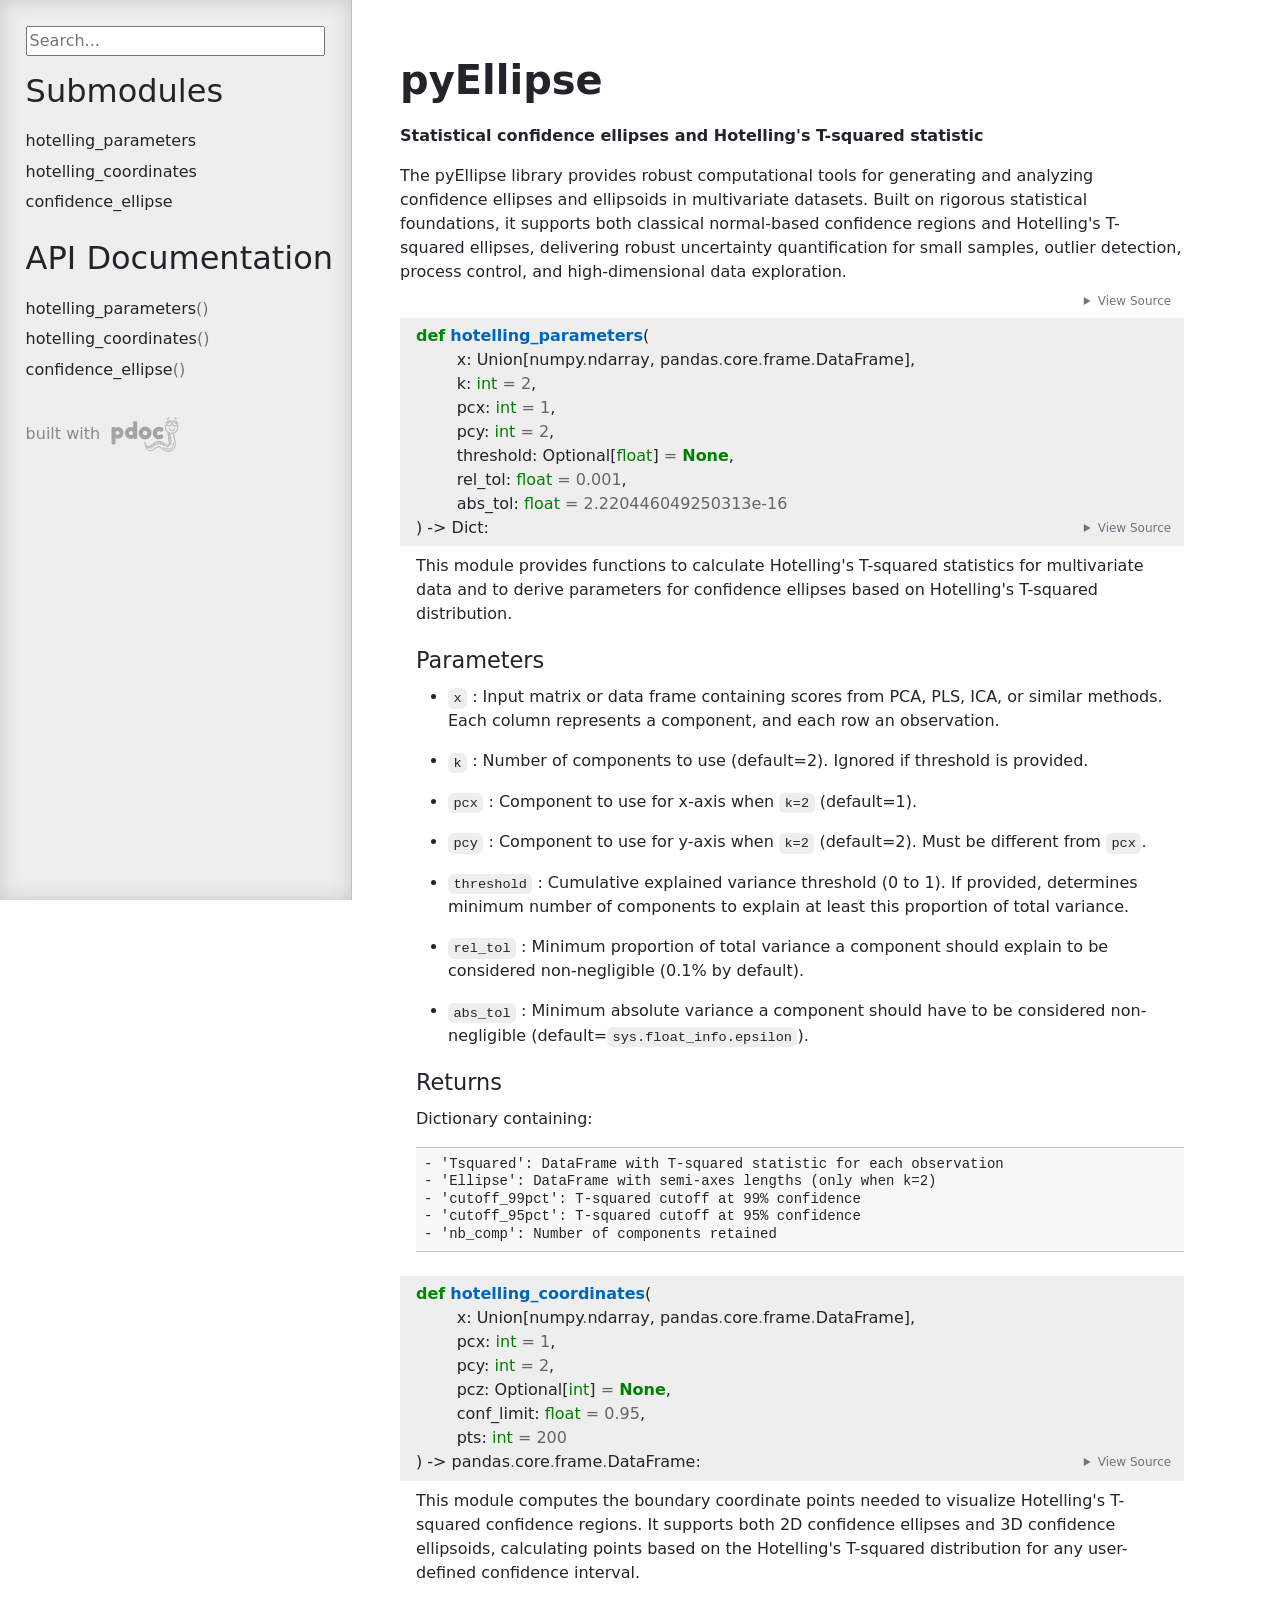
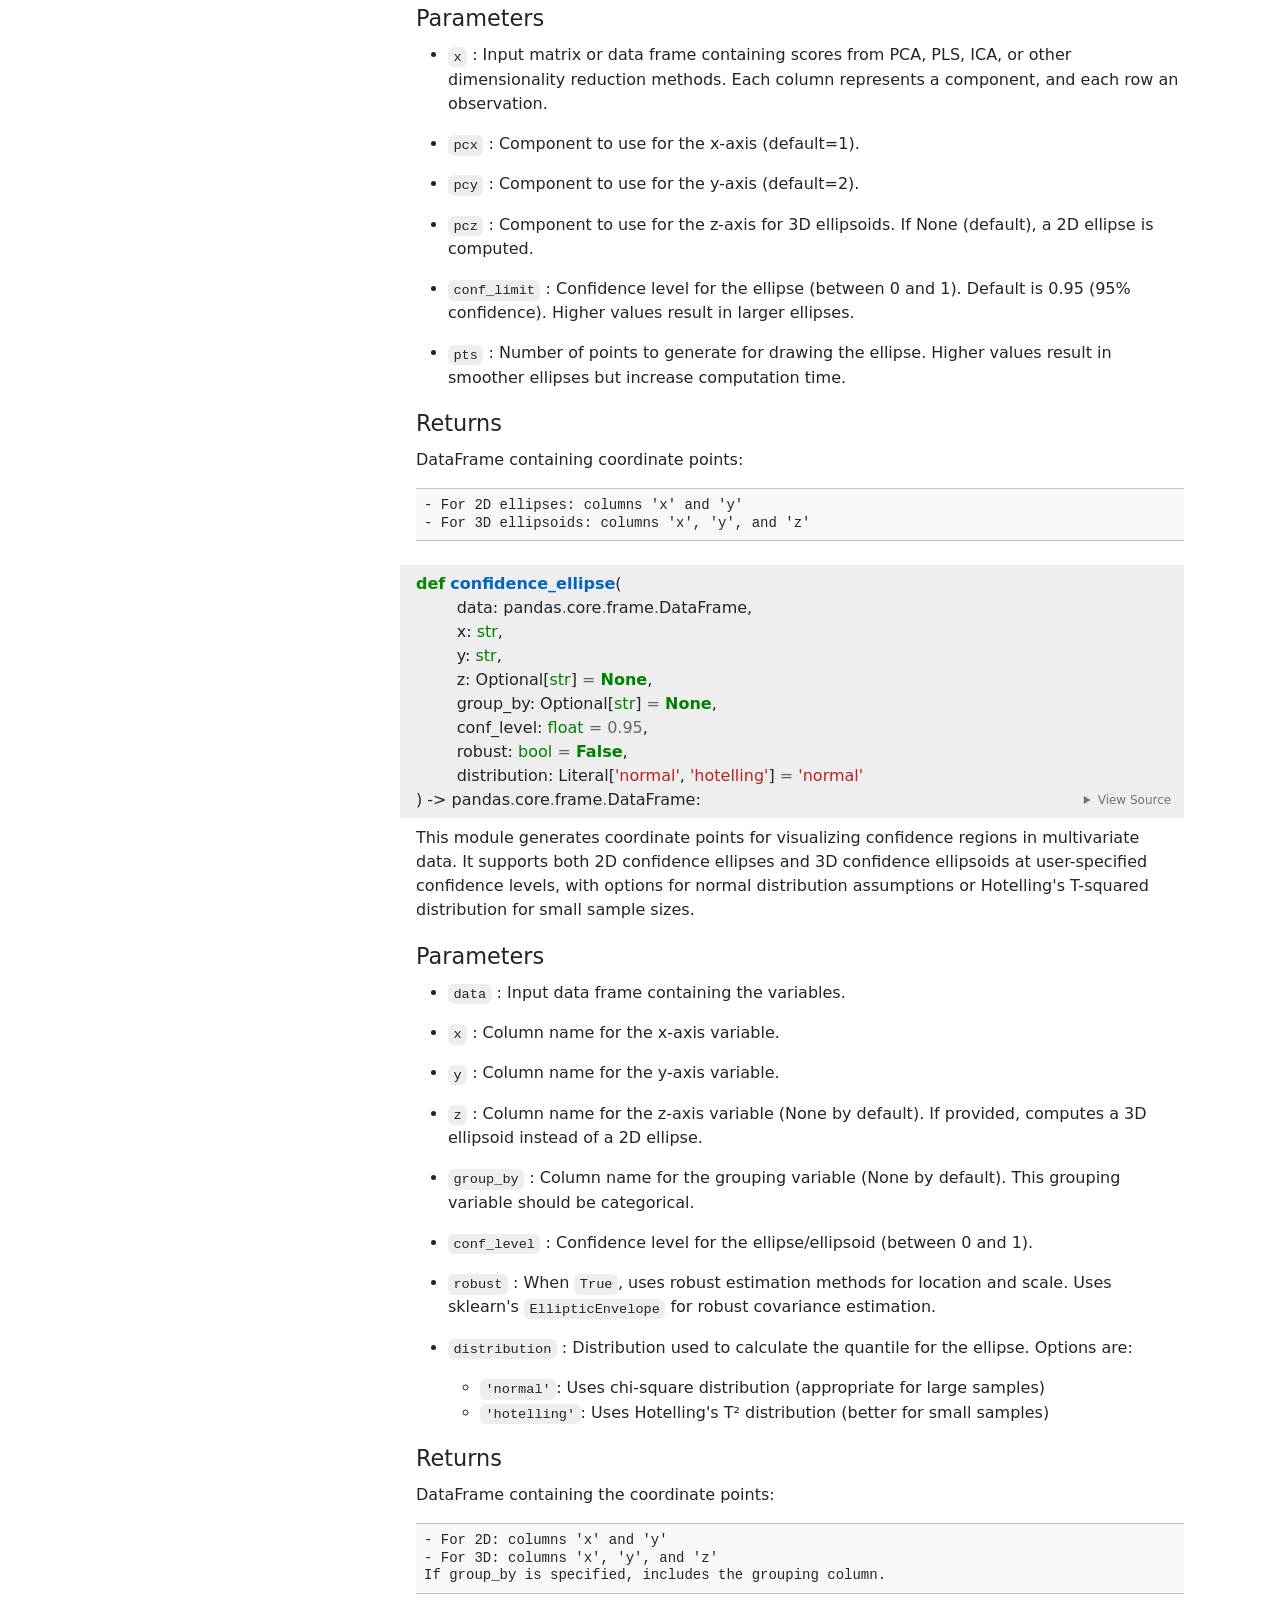
==== docs/pyEllipse.html @ c0eedcae "pyEllipse documentation" ====
<!doctype html>
<html lang="en">
<head>
    <meta charset="utf-8">
    <meta name="viewport" content="width=device-width, initial-scale=1">
    <meta name="generator" content="pdoc 15.0.4"/>
    <title>pyEllipse API documentation</title>

    <style>/*! * Bootstrap Reboot v5.0.0 (https://getbootstrap.com/) * Copyright 2011-2021 The Bootstrap Authors * Copyright 2011-2021 Twitter, Inc. * Licensed under MIT (https://github.com/twbs/bootstrap/blob/main/LICENSE) * Forked from Normalize.css, licensed MIT (https://github.com/necolas/normalize.css/blob/master/LICENSE.md) */*,::after,::before{box-sizing:border-box}@media (prefers-reduced-motion:no-preference){:root{scroll-behavior:smooth}}body{margin:0;font-family:system-ui,-apple-system,"Segoe UI",Roboto,"Helvetica Neue",Arial,"Noto Sans","Liberation Sans",sans-serif,"Apple Color Emoji","Segoe UI Emoji","Segoe UI Symbol","Noto Color Emoji";font-size:1rem;font-weight:400;line-height:1.5;color:#212529;background-color:#fff;-webkit-text-size-adjust:100%;-webkit-tap-highlight-color:transparent}hr{margin:1rem 0;color:inherit;background-color:currentColor;border:0;opacity:.25}hr:not([size]){height:1px}h1,h2,h3,h4,h5,h6{margin-top:0;margin-bottom:.5rem;font-weight:500;line-height:1.2}h1{font-size:calc(1.375rem + 1.5vw)}@media (min-width:1200px){h1{font-size:2.5rem}}h2{font-size:calc(1.325rem + .9vw)}@media (min-width:1200px){h2{font-size:2rem}}h3{font-size:calc(1.3rem + .6vw)}@media (min-width:1200px){h3{font-size:1.75rem}}h4{font-size:calc(1.275rem + .3vw)}@media (min-width:1200px){h4{font-size:1.5rem}}h5{font-size:1.25rem}h6{font-size:1rem}p{margin-top:0;margin-bottom:1rem}abbr[data-bs-original-title],abbr[title]{-webkit-text-decoration:underline dotted;text-decoration:underline dotted;cursor:help;-webkit-text-decoration-skip-ink:none;text-decoration-skip-ink:none}address{margin-bottom:1rem;font-style:normal;line-height:inherit}ol,ul{padding-left:2rem}dl,ol,ul{margin-top:0;margin-bottom:1rem}ol ol,ol ul,ul ol,ul ul{margin-bottom:0}dt{font-weight:700}dd{margin-bottom:.5rem;margin-left:0}blockquote{margin:0 0 1rem}b,strong{font-weight:bolder}small{font-size:.875em}mark{padding:.2em;background-color:#fcf8e3}sub,sup{position:relative;font-size:.75em;line-height:0;vertical-align:baseline}sub{bottom:-.25em}sup{top:-.5em}a{color:#0d6efd;text-decoration:underline}a:hover{color:#0a58ca}a:not([href]):not([class]),a:not([href]):not([class]):hover{color:inherit;text-decoration:none}code,kbd,pre,samp{font-family:SFMono-Regular,Menlo,Monaco,Consolas,"Liberation Mono","Courier New",monospace;font-size:1em;direction:ltr;unicode-bidi:bidi-override}pre{display:block;margin-top:0;margin-bottom:1rem;overflow:auto;font-size:.875em}pre code{font-size:inherit;color:inherit;word-break:normal}code{font-size:.875em;color:#d63384;word-wrap:break-word}a>code{color:inherit}kbd{padding:.2rem .4rem;font-size:.875em;color:#fff;background-color:#212529;border-radius:.2rem}kbd kbd{padding:0;font-size:1em;font-weight:700}figure{margin:0 0 1rem}img,svg{vertical-align:middle}table{caption-side:bottom;border-collapse:collapse}caption{padding-top:.5rem;padding-bottom:.5rem;color:#6c757d;text-align:left}th{text-align:inherit;text-align:-webkit-match-parent}tbody,td,tfoot,th,thead,tr{border-color:inherit;border-style:solid;border-width:0}label{display:inline-block}button{border-radius:0}button:focus:not(:focus-visible){outline:0}button,input,optgroup,select,textarea{margin:0;font-family:inherit;font-size:inherit;line-height:inherit}button,select{text-transform:none}[role=button]{cursor:pointer}select{word-wrap:normal}select:disabled{opacity:1}[list]::-webkit-calendar-picker-indicator{display:none}[type=button],[type=reset],[type=submit],button{-webkit-appearance:button}[type=button]:not(:disabled),[type=reset]:not(:disabled),[type=submit]:not(:disabled),button:not(:disabled){cursor:pointer}::-moz-focus-inner{padding:0;border-style:none}textarea{resize:vertical}fieldset{min-width:0;padding:0;margin:0;border:0}legend{float:left;width:100%;padding:0;margin-bottom:.5rem;font-size:calc(1.275rem + .3vw);line-height:inherit}@media (min-width:1200px){legend{font-size:1.5rem}}legend+*{clear:left}::-webkit-datetime-edit-day-field,::-webkit-datetime-edit-fields-wrapper,::-webkit-datetime-edit-hour-field,::-webkit-datetime-edit-minute,::-webkit-datetime-edit-month-field,::-webkit-datetime-edit-text,::-webkit-datetime-edit-year-field{padding:0}::-webkit-inner-spin-button{height:auto}[type=search]{outline-offset:-2px;-webkit-appearance:textfield}::-webkit-search-decoration{-webkit-appearance:none}::-webkit-color-swatch-wrapper{padding:0}::file-selector-button{font:inherit}::-webkit-file-upload-button{font:inherit;-webkit-appearance:button}output{display:inline-block}iframe{border:0}summary{display:list-item;cursor:pointer}progress{vertical-align:baseline}[hidden]{display:none!important}</style>
    <style>/*! syntax-highlighting.css */pre{line-height:125%;}span.linenos{color:inherit; background-color:transparent; padding-left:5px; padding-right:20px;}.pdoc-code .hll{background-color:#ffffcc}.pdoc-code{background:#f8f8f8;}.pdoc-code .c{color:#3D7B7B; font-style:italic}.pdoc-code .err{border:1px solid #FF0000}.pdoc-code .k{color:#008000; font-weight:bold}.pdoc-code .o{color:#666666}.pdoc-code .ch{color:#3D7B7B; font-style:italic}.pdoc-code .cm{color:#3D7B7B; font-style:italic}.pdoc-code .cp{color:#9C6500}.pdoc-code .cpf{color:#3D7B7B; font-style:italic}.pdoc-code .c1{color:#3D7B7B; font-style:italic}.pdoc-code .cs{color:#3D7B7B; font-style:italic}.pdoc-code .gd{color:#A00000}.pdoc-code .ge{font-style:italic}.pdoc-code .gr{color:#E40000}.pdoc-code .gh{color:#000080; font-weight:bold}.pdoc-code .gi{color:#008400}.pdoc-code .go{color:#717171}.pdoc-code .gp{color:#000080; font-weight:bold}.pdoc-code .gs{font-weight:bold}.pdoc-code .gu{color:#800080; font-weight:bold}.pdoc-code .gt{color:#0044DD}.pdoc-code .kc{color:#008000; font-weight:bold}.pdoc-code .kd{color:#008000; font-weight:bold}.pdoc-code .kn{color:#008000; font-weight:bold}.pdoc-code .kp{color:#008000}.pdoc-code .kr{color:#008000; font-weight:bold}.pdoc-code .kt{color:#B00040}.pdoc-code .m{color:#666666}.pdoc-code .s{color:#BA2121}.pdoc-code .na{color:#687822}.pdoc-code .nb{color:#008000}.pdoc-code .nc{color:#0000FF; font-weight:bold}.pdoc-code .no{color:#880000}.pdoc-code .nd{color:#AA22FF}.pdoc-code .ni{color:#717171; font-weight:bold}.pdoc-code .ne{color:#CB3F38; font-weight:bold}.pdoc-code .nf{color:#0000FF}.pdoc-code .nl{color:#767600}.pdoc-code .nn{color:#0000FF; font-weight:bold}.pdoc-code .nt{color:#008000; font-weight:bold}.pdoc-code .nv{color:#19177C}.pdoc-code .ow{color:#AA22FF; font-weight:bold}.pdoc-code .w{color:#bbbbbb}.pdoc-code .mb{color:#666666}.pdoc-code .mf{color:#666666}.pdoc-code .mh{color:#666666}.pdoc-code .mi{color:#666666}.pdoc-code .mo{color:#666666}.pdoc-code .sa{color:#BA2121}.pdoc-code .sb{color:#BA2121}.pdoc-code .sc{color:#BA2121}.pdoc-code .dl{color:#BA2121}.pdoc-code .sd{color:#BA2121; font-style:italic}.pdoc-code .s2{color:#BA2121}.pdoc-code .se{color:#AA5D1F; font-weight:bold}.pdoc-code .sh{color:#BA2121}.pdoc-code .si{color:#A45A77; font-weight:bold}.pdoc-code .sx{color:#008000}.pdoc-code .sr{color:#A45A77}.pdoc-code .s1{color:#BA2121}.pdoc-code .ss{color:#19177C}.pdoc-code .bp{color:#008000}.pdoc-code .fm{color:#0000FF}.pdoc-code .vc{color:#19177C}.pdoc-code .vg{color:#19177C}.pdoc-code .vi{color:#19177C}.pdoc-code .vm{color:#19177C}.pdoc-code .il{color:#666666}</style>
    <style>/*! theme.css */:root{--pdoc-background:#fff;}.pdoc{--text:#212529;--muted:#6c757d;--link:#3660a5;--link-hover:#1659c5;--code:#f8f8f8;--active:#fff598;--accent:#eee;--accent2:#c1c1c1;--nav-hover:rgba(255, 255, 255, 0.5);--name:#0066BB;--def:#008800;--annotation:#007020;}</style>
    <style>/*! layout.css */html, body{width:100%;height:100%;}html, main{scroll-behavior:smooth;}body{background-color:var(--pdoc-background);}@media (max-width:769px){#navtoggle{cursor:pointer;position:absolute;width:50px;height:40px;top:1rem;right:1rem;border-color:var(--text);color:var(--text);display:flex;opacity:0.8;z-index:999;}#navtoggle:hover{opacity:1;}#togglestate + div{display:none;}#togglestate:checked + div{display:inherit;}main, header{padding:2rem 3vw;}header + main{margin-top:-3rem;}.git-button{display:none !important;}nav input[type="search"]{max-width:77%;}nav input[type="search"]:first-child{margin-top:-6px;}nav input[type="search"]:valid ~ *{display:none !important;}}@media (min-width:770px){:root{--sidebar-width:clamp(12.5rem, 28vw, 22rem);}nav{position:fixed;overflow:auto;height:100vh;width:var(--sidebar-width);}main, header{padding:3rem 2rem 3rem calc(var(--sidebar-width) + 3rem);width:calc(54rem + var(--sidebar-width));max-width:100%;}header + main{margin-top:-4rem;}#navtoggle{display:none;}}#togglestate{position:absolute;height:0;opacity:0;}nav.pdoc{--pad:clamp(0.5rem, 2vw, 1.75rem);--indent:1.5rem;background-color:var(--accent);border-right:1px solid var(--accent2);box-shadow:0 0 20px rgba(50, 50, 50, .2) inset;padding:0 0 0 var(--pad);overflow-wrap:anywhere;scrollbar-width:thin; scrollbar-color:var(--accent2) transparent; z-index:1}nav.pdoc::-webkit-scrollbar{width:.4rem; }nav.pdoc::-webkit-scrollbar-thumb{background-color:var(--accent2); }nav.pdoc > div{padding:var(--pad) 0;}nav.pdoc .module-list-button{display:inline-flex;align-items:center;color:var(--text);border-color:var(--muted);margin-bottom:1rem;}nav.pdoc .module-list-button:hover{border-color:var(--text);}nav.pdoc input[type=search]{display:block;outline-offset:0;width:calc(100% - var(--pad));}nav.pdoc .logo{max-width:calc(100% - var(--pad));max-height:35vh;display:block;margin:0 auto 1rem;transform:translate(calc(-.5 * var(--pad)), 0);}nav.pdoc ul{list-style:none;padding-left:0;}nav.pdoc > div > ul{margin-left:calc(0px - var(--pad));}nav.pdoc li a{padding:.2rem 0 .2rem calc(var(--pad) + var(--indent));}nav.pdoc > div > ul > li > a{padding-left:var(--pad);}nav.pdoc li{transition:all 100ms;}nav.pdoc li:hover{background-color:var(--nav-hover);}nav.pdoc a, nav.pdoc a:hover{color:var(--text);}nav.pdoc a{display:block;}nav.pdoc > h2:first-of-type{margin-top:1.5rem;}nav.pdoc .class:before{content:"class ";color:var(--muted);}nav.pdoc .function:after{content:"()";color:var(--muted);}nav.pdoc footer:before{content:"";display:block;width:calc(100% - var(--pad));border-top:solid var(--accent2) 1px;margin-top:1.5rem;padding-top:.5rem;}nav.pdoc footer{font-size:small;}</style>
    <style>/*! content.css */.pdoc{color:var(--text);box-sizing:border-box;line-height:1.5;background:none;}.pdoc .pdoc-button{cursor:pointer;display:inline-block;border:solid black 1px;border-radius:2px;font-size:.75rem;padding:calc(0.5em - 1px) 1em;transition:100ms all;}.pdoc .alert{padding:1rem 1rem 1rem calc(1.5rem + 24px);border:1px solid transparent;border-radius:.25rem;background-repeat:no-repeat;background-position:.75rem center;margin-bottom:1rem;}.pdoc .alert > em{display:none;}.pdoc .alert > *:last-child{margin-bottom:0;}.pdoc .alert.note{color:#084298;background-color:#cfe2ff;border-color:#b6d4fe;background-image:url("data:image/svg+xml,%3Csvg%20xmlns%3D%22http%3A//www.w3.org/2000/svg%22%20width%3D%2224%22%20height%3D%2224%22%20fill%3D%22%23084298%22%20viewBox%3D%220%200%2016%2016%22%3E%3Cpath%20d%3D%22M8%2016A8%208%200%201%200%208%200a8%208%200%200%200%200%2016zm.93-9.412-1%204.705c-.07.34.029.533.304.533.194%200%20.487-.07.686-.246l-.088.416c-.287.346-.92.598-1.465.598-.703%200-1.002-.422-.808-1.319l.738-3.468c.064-.293.006-.399-.287-.47l-.451-.081.082-.381%202.29-.287zM8%205.5a1%201%200%201%201%200-2%201%201%200%200%201%200%202z%22/%3E%3C/svg%3E");}.pdoc .alert.tip{color:#0a3622;background-color:#d1e7dd;border-color:#a3cfbb;background-image:url("data:image/svg+xml,%3Csvg%20xmlns%3D%22http%3A//www.w3.org/2000/svg%22%20width%3D%2224%22%20height%3D%2224%22%20fill%3D%22%230a3622%22%20viewBox%3D%220%200%2016%2016%22%3E%3Cpath%20d%3D%22M2%206a6%206%200%201%201%2010.174%204.31c-.203.196-.359.4-.453.619l-.762%201.769A.5.5%200%200%201%2010.5%2013a.5.5%200%200%201%200%201%20.5.5%200%200%201%200%201l-.224.447a1%201%200%200%201-.894.553H6.618a1%201%200%200%201-.894-.553L5.5%2015a.5.5%200%200%201%200-1%20.5.5%200%200%201%200-1%20.5.5%200%200%201-.46-.302l-.761-1.77a2%202%200%200%200-.453-.618A5.98%205.98%200%200%201%202%206m6-5a5%205%200%200%200-3.479%208.592c.263.254.514.564.676.941L5.83%2012h4.342l.632-1.467c.162-.377.413-.687.676-.941A5%205%200%200%200%208%201%22/%3E%3C/svg%3E");}.pdoc .alert.important{color:#055160;background-color:#cff4fc;border-color:#9eeaf9;background-image:url("data:image/svg+xml,%3Csvg%20xmlns%3D%22http%3A//www.w3.org/2000/svg%22%20width%3D%2224%22%20height%3D%2224%22%20fill%3D%22%23055160%22%20viewBox%3D%220%200%2016%2016%22%3E%3Cpath%20d%3D%22M2%200a2%202%200%200%200-2%202v12a2%202%200%200%200%202%202h12a2%202%200%200%200%202-2V2a2%202%200%200%200-2-2zm6%204c.535%200%20.954.462.9.995l-.35%203.507a.552.552%200%200%201-1.1%200L7.1%204.995A.905.905%200%200%201%208%204m.002%206a1%201%200%201%201%200%202%201%201%200%200%201%200-2%22/%3E%3C/svg%3E");}.pdoc .alert.warning{color:#664d03;background-color:#fff3cd;border-color:#ffecb5;background-image:url("data:image/svg+xml,%3Csvg%20xmlns%3D%22http%3A//www.w3.org/2000/svg%22%20width%3D%2224%22%20height%3D%2224%22%20fill%3D%22%23664d03%22%20viewBox%3D%220%200%2016%2016%22%3E%3Cpath%20d%3D%22M8.982%201.566a1.13%201.13%200%200%200-1.96%200L.165%2013.233c-.457.778.091%201.767.98%201.767h13.713c.889%200%201.438-.99.98-1.767L8.982%201.566zM8%205c.535%200%20.954.462.9.995l-.35%203.507a.552.552%200%200%201-1.1%200L7.1%205.995A.905.905%200%200%201%208%205zm.002%206a1%201%200%201%201%200%202%201%201%200%200%201%200-2z%22/%3E%3C/svg%3E");}.pdoc .alert.caution{color:#842029;background-color:#f8d7da;border-color:#f5c2c7;background-image:url("data:image/svg+xml,%3Csvg%20xmlns%3D%22http%3A//www.w3.org/2000/svg%22%20width%3D%2224%22%20height%3D%2224%22%20fill%3D%22%23842029%22%20viewBox%3D%220%200%2016%2016%22%3E%3Cpath%20d%3D%22M11.46.146A.5.5%200%200%200%2011.107%200H4.893a.5.5%200%200%200-.353.146L.146%204.54A.5.5%200%200%200%200%204.893v6.214a.5.5%200%200%200%20.146.353l4.394%204.394a.5.5%200%200%200%20.353.146h6.214a.5.5%200%200%200%20.353-.146l4.394-4.394a.5.5%200%200%200%20.146-.353V4.893a.5.5%200%200%200-.146-.353zM8%204c.535%200%20.954.462.9.995l-.35%203.507a.552.552%200%200%201-1.1%200L7.1%204.995A.905.905%200%200%201%208%204m.002%206a1%201%200%201%201%200%202%201%201%200%200%201%200-2%22/%3E%3C/svg%3E");}.pdoc .alert.danger{color:#842029;background-color:#f8d7da;border-color:#f5c2c7;background-image:url("data:image/svg+xml,%3Csvg%20xmlns%3D%22http%3A//www.w3.org/2000/svg%22%20width%3D%2224%22%20height%3D%2224%22%20fill%3D%22%23842029%22%20viewBox%3D%220%200%2016%2016%22%3E%3Cpath%20d%3D%22M5.52.359A.5.5%200%200%201%206%200h4a.5.5%200%200%201%20.474.658L8.694%206H12.5a.5.5%200%200%201%20.395.807l-7%209a.5.5%200%200%201-.873-.454L6.823%209.5H3.5a.5.5%200%200%201-.48-.641l2.5-8.5z%22/%3E%3C/svg%3E");}.pdoc .visually-hidden{position:absolute !important;width:1px !important;height:1px !important;padding:0 !important;margin:-1px !important;overflow:hidden !important;clip:rect(0, 0, 0, 0) !important;white-space:nowrap !important;border:0 !important;}.pdoc h1, .pdoc h2, .pdoc h3{font-weight:300;margin:.3em 0;padding:.2em 0;}.pdoc > section:not(.module-info) h1{font-size:1.5rem;font-weight:500;}.pdoc > section:not(.module-info) h2{font-size:1.4rem;font-weight:500;}.pdoc > section:not(.module-info) h3{font-size:1.3rem;font-weight:500;}.pdoc > section:not(.module-info) h4{font-size:1.2rem;}.pdoc > section:not(.module-info) h5{font-size:1.1rem;}.pdoc a{text-decoration:none;color:var(--link);}.pdoc a:hover{color:var(--link-hover);}.pdoc blockquote{margin-left:2rem;}.pdoc pre{border-top:1px solid var(--accent2);border-bottom:1px solid var(--accent2);margin-top:0;margin-bottom:1em;padding:.5rem 0 .5rem .5rem;overflow-x:auto;background-color:var(--code);}.pdoc code{color:var(--text);padding:.2em .4em;margin:0;font-size:85%;background-color:var(--accent);border-radius:6px;}.pdoc a > code{color:inherit;}.pdoc pre > code{display:inline-block;font-size:inherit;background:none;border:none;padding:0;}.pdoc > section:not(.module-info){margin-bottom:1.5rem;}.pdoc .modulename{margin-top:0;font-weight:bold;}.pdoc .modulename a{color:var(--link);transition:100ms all;}.pdoc .git-button{float:right;border:solid var(--link) 1px;}.pdoc .git-button:hover{background-color:var(--link);color:var(--pdoc-background);}.view-source-toggle-state,.view-source-toggle-state ~ .pdoc-code{display:none;}.view-source-toggle-state:checked ~ .pdoc-code{display:block;}.view-source-button{display:inline-block;float:right;font-size:.75rem;line-height:1.5rem;color:var(--muted);padding:0 .4rem 0 1.3rem;cursor:pointer;text-indent:-2px;}.view-source-button > span{visibility:hidden;}.module-info .view-source-button{float:none;display:flex;justify-content:flex-end;margin:-1.2rem .4rem -.2rem 0;}.view-source-button::before{position:absolute;content:"View Source";display:list-item;list-style-type:disclosure-closed;}.view-source-toggle-state:checked ~ .attr .view-source-button::before,.view-source-toggle-state:checked ~ .view-source-button::before{list-style-type:disclosure-open;}.pdoc .docstring{margin-bottom:1.5rem;}.pdoc section:not(.module-info) .docstring{margin-left:clamp(0rem, 5vw - 2rem, 1rem);}.pdoc .docstring .pdoc-code{margin-left:1em;margin-right:1em;}.pdoc h1:target,.pdoc h2:target,.pdoc h3:target,.pdoc h4:target,.pdoc h5:target,.pdoc h6:target,.pdoc .pdoc-code > pre > span:target{background-color:var(--active);box-shadow:-1rem 0 0 0 var(--active);}.pdoc .pdoc-code > pre > span:target{display:block;}.pdoc div:target > .attr,.pdoc section:target > .attr,.pdoc dd:target > a{background-color:var(--active);}.pdoc *{scroll-margin:2rem;}.pdoc .pdoc-code .linenos{user-select:none;}.pdoc .attr:hover{filter:contrast(0.95);}.pdoc section, .pdoc .classattr{position:relative;}.pdoc .headerlink{--width:clamp(1rem, 3vw, 2rem);position:absolute;top:0;left:calc(0rem - var(--width));transition:all 100ms ease-in-out;opacity:0;}.pdoc .headerlink::before{content:"#";display:block;text-align:center;width:var(--width);height:2.3rem;line-height:2.3rem;font-size:1.5rem;}.pdoc .attr:hover ~ .headerlink,.pdoc *:target > .headerlink,.pdoc .headerlink:hover{opacity:1;}.pdoc .attr{display:block;margin:.5rem 0 .5rem;padding:.4rem .4rem .4rem 1rem;background-color:var(--accent);overflow-x:auto;}.pdoc .classattr{margin-left:2rem;}.pdoc .decorator-deprecated{color:#842029;}.pdoc .decorator-deprecated ~ span{filter:grayscale(1) opacity(0.8);}.pdoc .name{color:var(--name);font-weight:bold;}.pdoc .def{color:var(--def);font-weight:bold;}.pdoc .signature{background-color:transparent;}.pdoc .param, .pdoc .return-annotation{white-space:pre;}.pdoc .signature.multiline .param{display:block;}.pdoc .signature.condensed .param{display:inline-block;}.pdoc .annotation{color:var(--annotation);}.pdoc .view-value-toggle-state,.pdoc .view-value-toggle-state ~ .default_value{display:none;}.pdoc .view-value-toggle-state:checked ~ .default_value{display:inherit;}.pdoc .view-value-button{font-size:.5rem;vertical-align:middle;border-style:dashed;margin-top:-0.1rem;}.pdoc .view-value-button:hover{background:white;}.pdoc .view-value-button::before{content:"show";text-align:center;width:2.2em;display:inline-block;}.pdoc .view-value-toggle-state:checked ~ .view-value-button::before{content:"hide";}.pdoc .inherited{margin-left:2rem;}.pdoc .inherited dt{font-weight:700;}.pdoc .inherited dt, .pdoc .inherited dd{display:inline;margin-left:0;margin-bottom:.5rem;}.pdoc .inherited dd:not(:last-child):after{content:", ";}.pdoc .inherited .class:before{content:"class ";}.pdoc .inherited .function a:after{content:"()";}.pdoc .search-result .docstring{overflow:auto;max-height:25vh;}.pdoc .search-result.focused > .attr{background-color:var(--active);}.pdoc .attribution{margin-top:2rem;display:block;opacity:0.5;transition:all 200ms;filter:grayscale(100%);}.pdoc .attribution:hover{opacity:1;filter:grayscale(0%);}.pdoc .attribution img{margin-left:5px;height:35px;vertical-align:middle;width:70px;transition:all 200ms;}.pdoc table{display:block;width:max-content;max-width:100%;overflow:auto;margin-bottom:1rem;}.pdoc table th{font-weight:600;}.pdoc table th, .pdoc table td{padding:6px 13px;border:1px solid var(--accent2);}</style>
    <style>/*! custom.css */</style></head>
<body>
    <nav class="pdoc">
        <label id="navtoggle" for="togglestate" class="pdoc-button"><svg xmlns='http://www.w3.org/2000/svg' viewBox='0 0 30 30'><path stroke-linecap='round' stroke="currentColor" stroke-miterlimit='10' stroke-width='2' d='M4 7h22M4 15h22M4 23h22'/></svg></label>
        <input id="togglestate" type="checkbox" aria-hidden="true" tabindex="-1">
        <div>

            <input type="search" placeholder="Search..." role="searchbox" aria-label="search"
                   pattern=".+" required>


            <h2>Submodules</h2>
            <ul>
                    <li><a href="pyEllipse/hotelling_parameters.html">hotelling_parameters</a></li>
                    <li><a href="pyEllipse/hotelling_coordinates.html">hotelling_coordinates</a></li>
                    <li><a href="pyEllipse/confidence_ellipse.html">confidence_ellipse</a></li>
            </ul>

            <h2>API Documentation</h2>
                <ul class="memberlist">
            <li>
                    <a class="function" href="#hotelling_parameters">hotelling_parameters</a>
            </li>
            <li>
                    <a class="function" href="#hotelling_coordinates">hotelling_coordinates</a>
            </li>
            <li>
                    <a class="function" href="#confidence_ellipse">confidence_ellipse</a>
            </li>
    </ul>



        <a class="attribution" title="pdoc: Python API documentation generator" href="https://pdoc.dev" target="_blank">
            built with <span class="visually-hidden">pdoc</span><img
                alt="pdoc logo"
                src="data:image/svg+xml,%3Csvg%20xmlns%3D%22http%3A//www.w3.org/2000/svg%22%20role%3D%22img%22%20aria-label%3D%22pdoc%20logo%22%20width%3D%22300%22%20height%3D%22150%22%20viewBox%3D%22-1%200%2060%2030%22%3E%3Ctitle%3Epdoc%3C/title%3E%3Cpath%20d%3D%22M29.621%2021.293c-.011-.273-.214-.475-.511-.481a.5.5%200%200%200-.489.503l-.044%201.393c-.097.551-.695%201.215-1.566%201.704-.577.428-1.306.486-2.193.182-1.426-.617-2.467-1.654-3.304-2.487l-.173-.172a3.43%203.43%200%200%200-.365-.306.49.49%200%200%200-.286-.196c-1.718-1.06-4.931-1.47-7.353.191l-.219.15c-1.707%201.187-3.413%202.131-4.328%201.03-.02-.027-.49-.685-.141-1.763.233-.721.546-2.408.772-4.076.042-.09.067-.187.046-.288.166-1.347.277-2.625.241-3.351%201.378-1.008%202.271-2.586%202.271-4.362%200-.976-.272-1.935-.788-2.774-.057-.094-.122-.18-.184-.268.033-.167.052-.339.052-.516%200-1.477-1.202-2.679-2.679-2.679-.791%200-1.496.352-1.987.9a6.3%206.3%200%200%200-1.001.029c-.492-.564-1.207-.929-2.012-.929-1.477%200-2.679%201.202-2.679%202.679A2.65%202.65%200%200%200%20.97%206.554c-.383.747-.595%201.572-.595%202.41%200%202.311%201.507%204.29%203.635%205.107-.037.699-.147%202.27-.423%203.294l-.137.461c-.622%202.042-2.515%208.257%201.727%2010.643%201.614.908%203.06%201.248%204.317%201.248%202.665%200%204.492-1.524%205.322-2.401%201.476-1.559%202.886-1.854%206.491.82%201.877%201.393%203.514%201.753%204.861%201.068%202.223-1.713%202.811-3.867%203.399-6.374.077-.846.056-1.469.054-1.537zm-4.835%204.313c-.054.305-.156.586-.242.629-.034-.007-.131-.022-.307-.157-.145-.111-.314-.478-.456-.908.221.121.432.25.675.355.115.039.219.051.33.081zm-2.251-1.238c-.05.33-.158.648-.252.694-.022.001-.125-.018-.307-.157-.217-.166-.488-.906-.639-1.573.358.344.754.693%201.198%201.036zm-3.887-2.337c-.006-.116-.018-.231-.041-.342.635.145%201.189.368%201.599.625.097.231.166.481.174.642-.03.049-.055.101-.067.158-.046.013-.128.026-.298.004-.278-.037-.901-.57-1.367-1.087zm-1.127-.497c.116.306.176.625.12.71-.019.014-.117.045-.345.016-.206-.027-.604-.332-.986-.695.41-.051.816-.056%201.211-.031zm-4.535%201.535c.209.22.379.47.358.598-.006.041-.088.138-.351.234-.144.055-.539-.063-.979-.259a11.66%2011.66%200%200%200%20.972-.573zm.983-.664c.359-.237.738-.418%201.126-.554.25.237.479.548.457.694-.006.042-.087.138-.351.235-.174.064-.694-.105-1.232-.375zm-3.381%201.794c-.022.145-.061.29-.149.401-.133.166-.358.248-.69.251h-.002c-.133%200-.306-.26-.45-.621.417.091.854.07%201.291-.031zm-2.066-8.077a4.78%204.78%200%200%201-.775-.584c.172-.115.505-.254.88-.378l-.105.962zm-.331%202.302a10.32%2010.32%200%200%201-.828-.502c.202-.143.576-.328.984-.49l-.156.992zm-.45%202.157l-.701-.403c.214-.115.536-.249.891-.376a11.57%2011.57%200%200%201-.19.779zm-.181%201.716c.064.398.194.702.298.893-.194-.051-.435-.162-.736-.398.061-.119.224-.3.438-.495zM8.87%204.141c0%20.152-.123.276-.276.276s-.275-.124-.275-.276.123-.276.276-.276.275.124.275.276zm-.735-.389a1.15%201.15%200%200%200-.314.783%201.16%201.16%200%200%200%201.162%201.162c.457%200%20.842-.27%201.032-.653.026.117.042.238.042.362a1.68%201.68%200%200%201-1.679%201.679%201.68%201.68%200%200%201-1.679-1.679c0-.843.626-1.535%201.436-1.654zM5.059%205.406A1.68%201.68%200%200%201%203.38%207.085a1.68%201.68%200%200%201-1.679-1.679c0-.037.009-.072.011-.109.21.3.541.508.935.508a1.16%201.16%200%200%200%201.162-1.162%201.14%201.14%200%200%200-.474-.912c.015%200%20.03-.005.045-.005.926.001%201.679.754%201.679%201.68zM3.198%204.141c0%20.152-.123.276-.276.276s-.275-.124-.275-.276.123-.276.276-.276.275.124.275.276zM1.375%208.964c0-.52.103-1.035.288-1.52.466.394%201.06.64%201.717.64%201.144%200%202.116-.725%202.499-1.738.383%201.012%201.355%201.738%202.499%201.738.867%200%201.631-.421%202.121-1.062.307.605.478%201.267.478%201.942%200%202.486-2.153%204.51-4.801%204.51s-4.801-2.023-4.801-4.51zm24.342%2019.349c-.985.498-2.267.168-3.813-.979-3.073-2.281-5.453-3.199-7.813-.705-1.315%201.391-4.163%203.365-8.423.97-3.174-1.786-2.239-6.266-1.261-9.479l.146-.492c.276-1.02.395-2.457.444-3.268a6.11%206.11%200%200%200%201.18.115%206.01%206.01%200%200%200%202.536-.562l-.006.175c-.802.215-1.848.612-2.021%201.25-.079.295.021.601.274.837.219.203.415.364.598.501-.667.304-1.243.698-1.311%201.179-.02.144-.022.507.393.787.213.144.395.26.564.365-1.285.521-1.361.96-1.381%201.126-.018.142-.011.496.427.746l.854.489c-.473.389-.971.914-.999%201.429-.018.278.095.532.316.713.675.556%201.231.721%201.653.721.059%200%20.104-.014.158-.02.207.707.641%201.64%201.513%201.64h.013c.8-.008%201.236-.345%201.462-.626.173-.216.268-.457.325-.692.424.195.93.374%201.372.374.151%200%20.294-.021.423-.068.732-.27.944-.704.993-1.021.009-.061.003-.119.002-.179.266.086.538.147.789.147.15%200%20.294-.021.423-.069.542-.2.797-.489.914-.754.237.147.478.258.704.288.106.014.205.021.296.021.356%200%20.595-.101.767-.229.438.435%201.094.992%201.656%201.067.106.014.205.021.296.021a1.56%201.56%200%200%200%20.323-.035c.17.575.453%201.289.866%201.605.358.273.665.362.914.362a.99.99%200%200%200%20.421-.093%201.03%201.03%200%200%200%20.245-.164c.168.428.39.846.68%201.068.358.273.665.362.913.362a.99.99%200%200%200%20.421-.093c.317-.148.512-.448.639-.762.251.157.495.257.726.257.127%200%20.25-.024.37-.071.427-.17.706-.617.841-1.314.022-.015.047-.022.068-.038.067-.051.133-.104.196-.159-.443%201.486-1.107%202.761-2.086%203.257zM8.66%209.925a.5.5%200%201%200-1%200c0%20.653-.818%201.205-1.787%201.205s-1.787-.552-1.787-1.205a.5.5%200%201%200-1%200c0%201.216%201.25%202.205%202.787%202.205s2.787-.989%202.787-2.205zm4.4%2015.965l-.208.097c-2.661%201.258-4.708%201.436-6.086.527-1.542-1.017-1.88-3.19-1.844-4.198a.4.4%200%200%200-.385-.414c-.242-.029-.406.164-.414.385-.046%201.249.367%203.686%202.202%204.896.708.467%201.547.7%202.51.7%201.248%200%202.706-.392%204.362-1.174l.185-.086a.4.4%200%200%200%20.205-.527c-.089-.204-.326-.291-.527-.206zM9.547%202.292c.093.077.205.114.317.114a.5.5%200%200%200%20.318-.886L8.817.397a.5.5%200%200%200-.703.068.5.5%200%200%200%20.069.703l1.364%201.124zm-7.661-.065c.086%200%20.173-.022.253-.068l1.523-.893a.5.5%200%200%200-.506-.863l-1.523.892a.5.5%200%200%200-.179.685c.094.158.261.247.432.247z%22%20transform%3D%22matrix%28-1%200%200%201%2058%200%29%22%20fill%3D%22%233bb300%22/%3E%3Cpath%20d%3D%22M.3%2021.86V10.18q0-.46.02-.68.04-.22.18-.5.28-.54%201.34-.54%201.06%200%201.42.28.38.26.44.78.76-1.04%202.38-1.04%201.64%200%203.1%201.54%201.46%201.54%201.46%203.58%200%202.04-1.46%203.58-1.44%201.54-3.08%201.54-1.64%200-2.38-.92v4.04q0%20.46-.04.68-.02.22-.18.5-.14.3-.5.42-.36.12-.98.12-.62%200-1-.12-.36-.12-.52-.4-.14-.28-.18-.5-.02-.22-.02-.68zm3.96-9.42q-.46.54-.46%201.18%200%20.64.46%201.18.48.52%201.2.52.74%200%201.24-.52.52-.52.52-1.18%200-.66-.48-1.18-.48-.54-1.26-.54-.76%200-1.22.54zm14.741-8.36q.16-.3.54-.42.38-.12%201-.12.64%200%201.02.12.38.12.52.42.16.3.18.54.04.22.04.68v11.94q0%20.46-.04.7-.02.22-.18.5-.3.54-1.7.54-1.38%200-1.54-.98-.84.96-2.34.96-1.8%200-3.28-1.56-1.48-1.58-1.48-3.66%200-2.1%201.48-3.68%201.5-1.58%203.28-1.58%201.48%200%202.3%201v-4.2q0-.46.02-.68.04-.24.18-.52zm-3.24%2010.86q.52.54%201.26.54.74%200%201.22-.54.5-.54.5-1.18%200-.66-.48-1.22-.46-.56-1.26-.56-.8%200-1.28.56-.48.54-.48%201.2%200%20.66.52%201.2zm7.833-1.2q0-2.4%201.68-3.96%201.68-1.56%203.84-1.56%202.16%200%203.82%201.56%201.66%201.54%201.66%203.94%200%201.66-.86%202.96-.86%201.28-2.1%201.9-1.22.6-2.54.6-1.32%200-2.56-.64-1.24-.66-2.1-1.92-.84-1.28-.84-2.88zm4.18%201.44q.64.48%201.3.48.66%200%201.32-.5.66-.5.66-1.48%200-.98-.62-1.46-.62-.48-1.34-.48-.72%200-1.34.5-.62.5-.62%201.48%200%20.96.64%201.46zm11.412-1.44q0%20.84.56%201.32.56.46%201.18.46.64%200%201.18-.36.56-.38.9-.38.6%200%201.46%201.06.46.58.46%201.04%200%20.76-1.1%201.42-1.14.8-2.8.8-1.86%200-3.58-1.34-.82-.64-1.34-1.7-.52-1.08-.52-2.36%200-1.3.52-2.34.52-1.06%201.34-1.7%201.66-1.32%203.54-1.32.76%200%201.48.22.72.2%201.06.4l.32.2q.36.24.56.38.52.4.52.92%200%20.5-.42%201.14-.72%201.1-1.38%201.1-.38%200-1.08-.44-.36-.34-1.04-.34-.66%200-1.24.48-.58.48-.58%201.34z%22%20fill%3D%22green%22/%3E%3C/svg%3E"/>
        </a>
</div>
    </nav>
    <main class="pdoc">
            <section class="module-info">
                    <h1 class="modulename">
pyEllipse    </h1>

                        <div class="docstring"><p><strong>Statistical confidence ellipses and Hotelling's T-squared statistic</strong></p>

<p>The pyEllipse library provides robust computational tools for generating and analyzing 
confidence ellipses and ellipsoids in multivariate datasets. Built on rigorous statistical 
foundations, it supports both classical normal-based confidence regions and Hotelling's 
T-squared ellipses, delivering robust uncertainty quantification for small samples, outlier 
detection, process control, and high-dimensional data exploration.</p>
</div>

                        <input id="mod-pyEllipse-view-source" class="view-source-toggle-state" type="checkbox" aria-hidden="true" tabindex="-1">

                        <label class="view-source-button" for="mod-pyEllipse-view-source"><span>View Source</span></label>

                        <div class="pdoc-code codehilite"><pre><span></span><span id="L-1"><a href="#L-1"><span class="linenos"> 1</span></a><span class="sd">&quot;&quot;&quot;</span>
</span><span id="L-2"><a href="#L-2"><span class="linenos"> 2</span></a><span class="sd">**Statistical confidence ellipses and Hotelling&#39;s T-squared statistic**</span>
</span><span id="L-3"><a href="#L-3"><span class="linenos"> 3</span></a>
</span><span id="L-4"><a href="#L-4"><span class="linenos"> 4</span></a><span class="sd">The pyEllipse library provides robust computational tools for generating and analyzing </span>
</span><span id="L-5"><a href="#L-5"><span class="linenos"> 5</span></a><span class="sd">confidence ellipses and ellipsoids in multivariate datasets. Built on rigorous statistical </span>
</span><span id="L-6"><a href="#L-6"><span class="linenos"> 6</span></a><span class="sd">foundations, it supports both classical normal-based confidence regions and Hotelling&#39;s </span>
</span><span id="L-7"><a href="#L-7"><span class="linenos"> 7</span></a><span class="sd">T-squared ellipses, delivering robust uncertainty quantification for small samples, outlier </span>
</span><span id="L-8"><a href="#L-8"><span class="linenos"> 8</span></a><span class="sd">detection, process control, and high-dimensional data exploration.</span>
</span><span id="L-9"><a href="#L-9"><span class="linenos"> 9</span></a><span class="sd">&quot;&quot;&quot;</span>
</span><span id="L-10"><a href="#L-10"><span class="linenos">10</span></a>
</span><span id="L-11"><a href="#L-11"><span class="linenos">11</span></a><span class="c1"># Import main functions with their proper names</span>
</span><span id="L-12"><a href="#L-12"><span class="linenos">12</span></a><span class="kn">from</span><span class="w"> </span><span class="nn">.hotelling_parameters</span><span class="w"> </span><span class="kn">import</span> <span class="n">hotelling_parameters</span>
</span><span id="L-13"><a href="#L-13"><span class="linenos">13</span></a><span class="kn">from</span><span class="w"> </span><span class="nn">.hotelling_coordinates</span><span class="w"> </span><span class="kn">import</span> <span class="n">hotelling_coordinates</span>
</span><span id="L-14"><a href="#L-14"><span class="linenos">14</span></a><span class="kn">from</span><span class="w"> </span><span class="nn">.confidence_ellipse</span><span class="w"> </span><span class="kn">import</span> <span class="n">confidence_ellipse</span>
</span><span id="L-15"><a href="#L-15"><span class="linenos">15</span></a>
</span><span id="L-16"><a href="#L-16"><span class="linenos">16</span></a><span class="n">__all__</span> <span class="o">=</span> <span class="p">[</span>
</span><span id="L-17"><a href="#L-17"><span class="linenos">17</span></a>    <span class="s2">&quot;hotelling_parameters&quot;</span><span class="p">,</span>
</span><span id="L-18"><a href="#L-18"><span class="linenos">18</span></a>    <span class="s2">&quot;hotelling_coordinates&quot;</span><span class="p">,</span> 
</span><span id="L-19"><a href="#L-19"><span class="linenos">19</span></a>    <span class="s2">&quot;confidence_ellipse&quot;</span><span class="p">,</span>
</span><span id="L-20"><a href="#L-20"><span class="linenos">20</span></a><span class="p">]</span>
</span><span id="L-21"><a href="#L-21"><span class="linenos">21</span></a>
</span><span id="L-22"><a href="#L-22"><span class="linenos">22</span></a><span class="c1"># Library metadata</span>
</span><span id="L-23"><a href="#L-23"><span class="linenos">23</span></a><span class="n">__title__</span> <span class="o">=</span> <span class="s2">&quot;pyEllipse&quot;</span>
</span><span id="L-24"><a href="#L-24"><span class="linenos">24</span></a><span class="n">__description__</span> <span class="o">=</span> <span class="s2">&quot;Statistical confidence ellipses and Hotelling&#39;s T-squared ellipses&quot;</span>
</span><span id="L-25"><a href="#L-25"><span class="linenos">25</span></a><span class="n">__url__</span> <span class="o">=</span> <span class="s2">&quot;https://github.com/ChristianGoueguel/pyEllipse&quot;</span>
</span><span id="L-26"><a href="#L-26"><span class="linenos">26</span></a><span class="n">__license__</span> <span class="o">=</span> <span class="s2">&quot;MIT&quot;</span>
</span><span id="L-27"><a href="#L-27"><span class="linenos">27</span></a><span class="n">__version__</span> <span class="o">=</span> <span class="s2">&quot;0.1.1&quot;</span>
</span><span id="L-28"><a href="#L-28"><span class="linenos">28</span></a><span class="n">__author__</span> <span class="o">=</span> <span class="s2">&quot;Christian L. Goueguel&quot;</span>
</span><span id="L-29"><a href="#L-29"><span class="linenos">29</span></a><span class="n">__maintainer__</span> <span class="o">=</span> <span class="s2">&quot;Christian L. Goueguel&quot;</span>
</span><span id="L-30"><a href="#L-30"><span class="linenos">30</span></a><span class="n">__credits__</span> <span class="o">=</span> <span class="p">[</span><span class="s2">&quot;Christian L. Goueguel&quot;</span><span class="p">]</span> 
</span><span id="L-31"><a href="#L-31"><span class="linenos">31</span></a><span class="n">__email__</span> <span class="o">=</span> <span class="s2">&quot;christian.goueguel@gmail.com&quot;</span>
</span><span id="L-32"><a href="#L-32"><span class="linenos">32</span></a><span class="n">__status__</span> <span class="o">=</span> <span class="s2">&quot;Production/Stable&quot;</span>
</span></pre></div>


            </section>
                <section id="hotelling_parameters">
                            <input id="hotelling_parameters-view-source" class="view-source-toggle-state" type="checkbox" aria-hidden="true" tabindex="-1">
<div class="attr function">
            
        <span class="def">def</span>
        <span class="name">hotelling_parameters</span><span class="signature pdoc-code multiline">(<span class="param">	<span class="n">x</span><span class="p">:</span> <span class="n">Union</span><span class="p">[</span><span class="n">numpy</span><span class="o">.</span><span class="n">ndarray</span><span class="p">,</span> <span class="n">pandas</span><span class="o">.</span><span class="n">core</span><span class="o">.</span><span class="n">frame</span><span class="o">.</span><span class="n">DataFrame</span><span class="p">]</span>,</span><span class="param">	<span class="n">k</span><span class="p">:</span> <span class="nb">int</span> <span class="o">=</span> <span class="mi">2</span>,</span><span class="param">	<span class="n">pcx</span><span class="p">:</span> <span class="nb">int</span> <span class="o">=</span> <span class="mi">1</span>,</span><span class="param">	<span class="n">pcy</span><span class="p">:</span> <span class="nb">int</span> <span class="o">=</span> <span class="mi">2</span>,</span><span class="param">	<span class="n">threshold</span><span class="p">:</span> <span class="n">Optional</span><span class="p">[</span><span class="nb">float</span><span class="p">]</span> <span class="o">=</span> <span class="kc">None</span>,</span><span class="param">	<span class="n">rel_tol</span><span class="p">:</span> <span class="nb">float</span> <span class="o">=</span> <span class="mf">0.001</span>,</span><span class="param">	<span class="n">abs_tol</span><span class="p">:</span> <span class="nb">float</span> <span class="o">=</span> <span class="mf">2.220446049250313e-16</span></span><span class="return-annotation">) -> <span class="n">Dict</span>:</span></span>

                <label class="view-source-button" for="hotelling_parameters-view-source"><span>View Source</span></label>

    </div>
    <a class="headerlink" href="#hotelling_parameters"></a>
            <div class="pdoc-code codehilite"><pre><span></span><span id="hotelling_parameters-12"><a href="#hotelling_parameters-12"><span class="linenos"> 12</span></a><span class="k">def</span><span class="w"> </span><span class="nf">hotelling_parameters</span><span class="p">(</span>
</span><span id="hotelling_parameters-13"><a href="#hotelling_parameters-13"><span class="linenos"> 13</span></a>    <span class="n">x</span><span class="p">:</span> <span class="n">Union</span><span class="p">[</span><span class="n">np</span><span class="o">.</span><span class="n">ndarray</span><span class="p">,</span> <span class="n">pd</span><span class="o">.</span><span class="n">DataFrame</span><span class="p">],</span>
</span><span id="hotelling_parameters-14"><a href="#hotelling_parameters-14"><span class="linenos"> 14</span></a>    <span class="n">k</span><span class="p">:</span> <span class="nb">int</span> <span class="o">=</span> <span class="mi">2</span><span class="p">,</span>
</span><span id="hotelling_parameters-15"><a href="#hotelling_parameters-15"><span class="linenos"> 15</span></a>    <span class="n">pcx</span><span class="p">:</span> <span class="nb">int</span> <span class="o">=</span> <span class="mi">1</span><span class="p">,</span>
</span><span id="hotelling_parameters-16"><a href="#hotelling_parameters-16"><span class="linenos"> 16</span></a>    <span class="n">pcy</span><span class="p">:</span> <span class="nb">int</span> <span class="o">=</span> <span class="mi">2</span><span class="p">,</span>
</span><span id="hotelling_parameters-17"><a href="#hotelling_parameters-17"><span class="linenos"> 17</span></a>    <span class="n">threshold</span><span class="p">:</span> <span class="n">Optional</span><span class="p">[</span><span class="nb">float</span><span class="p">]</span> <span class="o">=</span> <span class="kc">None</span><span class="p">,</span>
</span><span id="hotelling_parameters-18"><a href="#hotelling_parameters-18"><span class="linenos"> 18</span></a>    <span class="n">rel_tol</span><span class="p">:</span> <span class="nb">float</span> <span class="o">=</span> <span class="mf">0.001</span><span class="p">,</span>
</span><span id="hotelling_parameters-19"><a href="#hotelling_parameters-19"><span class="linenos"> 19</span></a>    <span class="n">abs_tol</span><span class="p">:</span> <span class="nb">float</span> <span class="o">=</span> <span class="n">sys</span><span class="o">.</span><span class="n">float_info</span><span class="o">.</span><span class="n">epsilon</span>
</span><span id="hotelling_parameters-20"><a href="#hotelling_parameters-20"><span class="linenos"> 20</span></a><span class="p">)</span> <span class="o">-&gt;</span> <span class="n">Dict</span><span class="p">:</span>
</span><span id="hotelling_parameters-21"><a href="#hotelling_parameters-21"><span class="linenos"> 21</span></a><span class="w">    </span><span class="sd">&quot;&quot;&quot;</span>
</span><span id="hotelling_parameters-22"><a href="#hotelling_parameters-22"><span class="linenos"> 22</span></a><span class="sd">    This module provides functions to calculate Hotelling&#39;s T-squared statistics </span>
</span><span id="hotelling_parameters-23"><a href="#hotelling_parameters-23"><span class="linenos"> 23</span></a><span class="sd">    for multivariate data and to derive parameters for confidence ellipses based </span>
</span><span id="hotelling_parameters-24"><a href="#hotelling_parameters-24"><span class="linenos"> 24</span></a><span class="sd">    on Hotelling&#39;s T-squared distribution.</span>
</span><span id="hotelling_parameters-25"><a href="#hotelling_parameters-25"><span class="linenos"> 25</span></a>
</span><span id="hotelling_parameters-26"><a href="#hotelling_parameters-26"><span class="linenos"> 26</span></a><span class="sd">    Parameters</span>
</span><span id="hotelling_parameters-27"><a href="#hotelling_parameters-27"><span class="linenos"> 27</span></a><span class="sd">    ----------</span>
</span><span id="hotelling_parameters-28"><a href="#hotelling_parameters-28"><span class="linenos"> 28</span></a><span class="sd">    *   `x` : Input matrix or data frame containing scores from PCA, PLS, ICA, or similar methods. Each column represents a component, and each row an observation.</span>
</span><span id="hotelling_parameters-29"><a href="#hotelling_parameters-29"><span class="linenos"> 29</span></a>
</span><span id="hotelling_parameters-30"><a href="#hotelling_parameters-30"><span class="linenos"> 30</span></a><span class="sd">    *   `k` : Number of components to use (default=2). Ignored if threshold is provided.</span>
</span><span id="hotelling_parameters-31"><a href="#hotelling_parameters-31"><span class="linenos"> 31</span></a>
</span><span id="hotelling_parameters-32"><a href="#hotelling_parameters-32"><span class="linenos"> 32</span></a><span class="sd">    *   `pcx` : Component to use for x-axis when `k=2` (default=1).</span>
</span><span id="hotelling_parameters-33"><a href="#hotelling_parameters-33"><span class="linenos"> 33</span></a>
</span><span id="hotelling_parameters-34"><a href="#hotelling_parameters-34"><span class="linenos"> 34</span></a><span class="sd">    *   `pcy` : Component to use for y-axis when `k=2` (default=2). Must be different from `pcx`.</span>
</span><span id="hotelling_parameters-35"><a href="#hotelling_parameters-35"><span class="linenos"> 35</span></a>
</span><span id="hotelling_parameters-36"><a href="#hotelling_parameters-36"><span class="linenos"> 36</span></a><span class="sd">    *   `threshold` : Cumulative explained variance threshold (0 to 1). If provided,</span>
</span><span id="hotelling_parameters-37"><a href="#hotelling_parameters-37"><span class="linenos"> 37</span></a><span class="sd">        determines minimum number of components to explain at least this</span>
</span><span id="hotelling_parameters-38"><a href="#hotelling_parameters-38"><span class="linenos"> 38</span></a><span class="sd">        proportion of total variance.</span>
</span><span id="hotelling_parameters-39"><a href="#hotelling_parameters-39"><span class="linenos"> 39</span></a>
</span><span id="hotelling_parameters-40"><a href="#hotelling_parameters-40"><span class="linenos"> 40</span></a><span class="sd">    *   `rel_tol` : Minimum proportion of total variance a component should explain</span>
</span><span id="hotelling_parameters-41"><a href="#hotelling_parameters-41"><span class="linenos"> 41</span></a><span class="sd">        to be considered non-negligible (0.1% by default).</span>
</span><span id="hotelling_parameters-42"><a href="#hotelling_parameters-42"><span class="linenos"> 42</span></a>
</span><span id="hotelling_parameters-43"><a href="#hotelling_parameters-43"><span class="linenos"> 43</span></a><span class="sd">    *   `abs_tol` : Minimum absolute variance a component should have to be</span>
</span><span id="hotelling_parameters-44"><a href="#hotelling_parameters-44"><span class="linenos"> 44</span></a><span class="sd">        considered non-negligible (default=`sys.float_info.epsilon`).</span>
</span><span id="hotelling_parameters-45"><a href="#hotelling_parameters-45"><span class="linenos"> 45</span></a><span class="sd">    </span>
</span><span id="hotelling_parameters-46"><a href="#hotelling_parameters-46"><span class="linenos"> 46</span></a><span class="sd">    Returns</span>
</span><span id="hotelling_parameters-47"><a href="#hotelling_parameters-47"><span class="linenos"> 47</span></a><span class="sd">    -------</span>
</span><span id="hotelling_parameters-48"><a href="#hotelling_parameters-48"><span class="linenos"> 48</span></a><span class="sd">    Dictionary containing:</span>
</span><span id="hotelling_parameters-49"><a href="#hotelling_parameters-49"><span class="linenos"> 49</span></a>
</span><span id="hotelling_parameters-50"><a href="#hotelling_parameters-50"><span class="linenos"> 50</span></a><span class="sd">        - &#39;Tsquared&#39;: DataFrame with T-squared statistic for each observation</span>
</span><span id="hotelling_parameters-51"><a href="#hotelling_parameters-51"><span class="linenos"> 51</span></a><span class="sd">        - &#39;Ellipse&#39;: DataFrame with semi-axes lengths (only when k=2)</span>
</span><span id="hotelling_parameters-52"><a href="#hotelling_parameters-52"><span class="linenos"> 52</span></a><span class="sd">        - &#39;cutoff_99pct&#39;: T-squared cutoff at 99% confidence</span>
</span><span id="hotelling_parameters-53"><a href="#hotelling_parameters-53"><span class="linenos"> 53</span></a><span class="sd">        - &#39;cutoff_95pct&#39;: T-squared cutoff at 95% confidence</span>
</span><span id="hotelling_parameters-54"><a href="#hotelling_parameters-54"><span class="linenos"> 54</span></a><span class="sd">        - &#39;nb_comp&#39;: Number of components retained</span>
</span><span id="hotelling_parameters-55"><a href="#hotelling_parameters-55"><span class="linenos"> 55</span></a><span class="sd">    &quot;&quot;&quot;</span>
</span><span id="hotelling_parameters-56"><a href="#hotelling_parameters-56"><span class="linenos"> 56</span></a>    <span class="k">if</span> <span class="n">x</span> <span class="ow">is</span> <span class="kc">None</span><span class="p">:</span>
</span><span id="hotelling_parameters-57"><a href="#hotelling_parameters-57"><span class="linenos"> 57</span></a>        <span class="k">raise</span> <span class="ne">ValueError</span><span class="p">(</span><span class="s2">&quot;Missing input data.&quot;</span><span class="p">)</span>
</span><span id="hotelling_parameters-58"><a href="#hotelling_parameters-58"><span class="linenos"> 58</span></a>    
</span><span id="hotelling_parameters-59"><a href="#hotelling_parameters-59"><span class="linenos"> 59</span></a>    <span class="k">if</span> <span class="nb">isinstance</span><span class="p">(</span><span class="n">x</span><span class="p">,</span> <span class="n">pd</span><span class="o">.</span><span class="n">DataFrame</span><span class="p">):</span>
</span><span id="hotelling_parameters-60"><a href="#hotelling_parameters-60"><span class="linenos"> 60</span></a>        <span class="n">x</span> <span class="o">=</span> <span class="n">x</span><span class="o">.</span><span class="n">values</span>
</span><span id="hotelling_parameters-61"><a href="#hotelling_parameters-61"><span class="linenos"> 61</span></a>    <span class="k">elif</span> <span class="ow">not</span> <span class="nb">isinstance</span><span class="p">(</span><span class="n">x</span><span class="p">,</span> <span class="n">np</span><span class="o">.</span><span class="n">ndarray</span><span class="p">):</span>
</span><span id="hotelling_parameters-62"><a href="#hotelling_parameters-62"><span class="linenos"> 62</span></a>        <span class="k">raise</span> <span class="ne">TypeError</span><span class="p">(</span><span class="s2">&quot;Input data must be a numpy array or pandas DataFrame.&quot;</span><span class="p">)</span>
</span><span id="hotelling_parameters-63"><a href="#hotelling_parameters-63"><span class="linenos"> 63</span></a>    
</span><span id="hotelling_parameters-64"><a href="#hotelling_parameters-64"><span class="linenos"> 64</span></a>    <span class="k">if</span> <span class="ow">not</span> <span class="nb">isinstance</span><span class="p">(</span><span class="n">rel_tol</span><span class="p">,</span> <span class="p">(</span><span class="nb">int</span><span class="p">,</span> <span class="nb">float</span><span class="p">))</span> <span class="ow">or</span> <span class="n">rel_tol</span> <span class="o">&lt;</span> <span class="mi">0</span><span class="p">:</span>
</span><span id="hotelling_parameters-65"><a href="#hotelling_parameters-65"><span class="linenos"> 65</span></a>        <span class="k">raise</span> <span class="ne">ValueError</span><span class="p">(</span><span class="s2">&quot;&#39;rel_tol&#39; must be a non-negative numeric value.&quot;</span><span class="p">)</span>
</span><span id="hotelling_parameters-66"><a href="#hotelling_parameters-66"><span class="linenos"> 66</span></a>    
</span><span id="hotelling_parameters-67"><a href="#hotelling_parameters-67"><span class="linenos"> 67</span></a>    <span class="k">if</span> <span class="ow">not</span> <span class="nb">isinstance</span><span class="p">(</span><span class="n">abs_tol</span><span class="p">,</span> <span class="p">(</span><span class="nb">int</span><span class="p">,</span> <span class="nb">float</span><span class="p">))</span> <span class="ow">or</span> <span class="n">abs_tol</span> <span class="o">&lt;</span> <span class="mi">0</span><span class="p">:</span>
</span><span id="hotelling_parameters-68"><a href="#hotelling_parameters-68"><span class="linenos"> 68</span></a>        <span class="k">raise</span> <span class="ne">ValueError</span><span class="p">(</span><span class="s2">&quot;&#39;abs_tol&#39; must be a non-negative numeric value.&quot;</span><span class="p">)</span>
</span><span id="hotelling_parameters-69"><a href="#hotelling_parameters-69"><span class="linenos"> 69</span></a>    
</span><span id="hotelling_parameters-70"><a href="#hotelling_parameters-70"><span class="linenos"> 70</span></a>    <span class="k">if</span> <span class="n">abs_tol</span> <span class="o">&gt;</span> <span class="n">rel_tol</span><span class="p">:</span>
</span><span id="hotelling_parameters-71"><a href="#hotelling_parameters-71"><span class="linenos"> 71</span></a>        <span class="k">raise</span> <span class="ne">ValueError</span><span class="p">(</span><span class="s2">&quot;&#39;abs_tol&#39; must be less than or equal to &#39;rel_tol&#39;.&quot;</span><span class="p">)</span>
</span><span id="hotelling_parameters-72"><a href="#hotelling_parameters-72"><span class="linenos"> 72</span></a>    
</span><span id="hotelling_parameters-73"><a href="#hotelling_parameters-73"><span class="linenos"> 73</span></a>    <span class="n">x</span> <span class="o">=</span> <span class="n">np</span><span class="o">.</span><span class="n">asarray</span><span class="p">(</span><span class="n">x</span><span class="p">,</span> <span class="n">dtype</span><span class="o">=</span><span class="nb">float</span><span class="p">)</span>
</span><span id="hotelling_parameters-74"><a href="#hotelling_parameters-74"><span class="linenos"> 74</span></a>    <span class="n">n</span><span class="p">,</span> <span class="n">p</span> <span class="o">=</span> <span class="n">x</span><span class="o">.</span><span class="n">shape</span>
</span><span id="hotelling_parameters-75"><a href="#hotelling_parameters-75"><span class="linenos"> 75</span></a>
</span><span id="hotelling_parameters-76"><a href="#hotelling_parameters-76"><span class="linenos"> 76</span></a>    <span class="k">if</span> <span class="n">threshold</span> <span class="ow">is</span> <span class="ow">not</span> <span class="kc">None</span><span class="p">:</span>
</span><span id="hotelling_parameters-77"><a href="#hotelling_parameters-77"><span class="linenos"> 77</span></a>        <span class="k">if</span> <span class="ow">not</span> <span class="nb">isinstance</span><span class="p">(</span><span class="n">threshold</span><span class="p">,</span> <span class="p">(</span><span class="nb">int</span><span class="p">,</span> <span class="nb">float</span><span class="p">))</span> <span class="ow">or</span> <span class="n">threshold</span> <span class="o">&lt;=</span> <span class="mi">0</span> <span class="ow">or</span> <span class="n">threshold</span> <span class="o">&gt;</span> <span class="mi">1</span><span class="p">:</span>
</span><span id="hotelling_parameters-78"><a href="#hotelling_parameters-78"><span class="linenos"> 78</span></a>            <span class="k">raise</span> <span class="ne">ValueError</span><span class="p">(</span><span class="s2">&quot;Threshold must be a numeric value between 0 and 1.&quot;</span><span class="p">)</span>
</span><span id="hotelling_parameters-79"><a href="#hotelling_parameters-79"><span class="linenos"> 79</span></a>    <span class="k">else</span><span class="p">:</span>
</span><span id="hotelling_parameters-80"><a href="#hotelling_parameters-80"><span class="linenos"> 80</span></a>        <span class="k">if</span> <span class="ow">not</span> <span class="nb">isinstance</span><span class="p">(</span><span class="n">k</span><span class="p">,</span> <span class="nb">int</span><span class="p">)</span> <span class="ow">or</span> <span class="n">k</span> <span class="o">&lt;</span> <span class="mi">2</span> <span class="ow">or</span> <span class="n">k</span> <span class="o">&gt;</span> <span class="n">p</span><span class="p">:</span>
</span><span id="hotelling_parameters-81"><a href="#hotelling_parameters-81"><span class="linenos"> 81</span></a>            <span class="k">raise</span> <span class="ne">ValueError</span><span class="p">(</span><span class="sa">f</span><span class="s2">&quot;&#39;k&#39; must be an integer between 2 and </span><span class="si">{</span><span class="n">p</span><span class="si">}</span><span class="s2">.&quot;</span><span class="p">)</span>
</span><span id="hotelling_parameters-82"><a href="#hotelling_parameters-82"><span class="linenos"> 82</span></a>    
</span><span id="hotelling_parameters-83"><a href="#hotelling_parameters-83"><span class="linenos"> 83</span></a>    <span class="k">if</span> <span class="ow">not</span> <span class="nb">isinstance</span><span class="p">(</span><span class="n">pcx</span><span class="p">,</span> <span class="nb">int</span><span class="p">)</span> <span class="ow">or</span> <span class="n">pcx</span> <span class="o">&lt;</span> <span class="mi">1</span> <span class="ow">or</span> <span class="n">pcx</span> <span class="o">&gt;</span> <span class="n">p</span><span class="p">:</span>
</span><span id="hotelling_parameters-84"><a href="#hotelling_parameters-84"><span class="linenos"> 84</span></a>        <span class="k">raise</span> <span class="ne">ValueError</span><span class="p">(</span><span class="sa">f</span><span class="s2">&quot;&#39;pcx&#39; must be an integer between 1 and </span><span class="si">{</span><span class="n">p</span><span class="si">}</span><span class="s2">.&quot;</span><span class="p">)</span>
</span><span id="hotelling_parameters-85"><a href="#hotelling_parameters-85"><span class="linenos"> 85</span></a>    
</span><span id="hotelling_parameters-86"><a href="#hotelling_parameters-86"><span class="linenos"> 86</span></a>    <span class="k">if</span> <span class="ow">not</span> <span class="nb">isinstance</span><span class="p">(</span><span class="n">pcy</span><span class="p">,</span> <span class="nb">int</span><span class="p">)</span> <span class="ow">or</span> <span class="n">pcy</span> <span class="o">&lt;</span> <span class="mi">1</span> <span class="ow">or</span> <span class="n">pcy</span> <span class="o">&gt;</span> <span class="n">p</span><span class="p">:</span>
</span><span id="hotelling_parameters-87"><a href="#hotelling_parameters-87"><span class="linenos"> 87</span></a>        <span class="k">raise</span> <span class="ne">ValueError</span><span class="p">(</span><span class="sa">f</span><span class="s2">&quot;&#39;pcy&#39; must be an integer between 1 and </span><span class="si">{</span><span class="n">p</span><span class="si">}</span><span class="s2">.&quot;</span><span class="p">)</span>
</span><span id="hotelling_parameters-88"><a href="#hotelling_parameters-88"><span class="linenos"> 88</span></a>    
</span><span id="hotelling_parameters-89"><a href="#hotelling_parameters-89"><span class="linenos"> 89</span></a>    <span class="k">if</span> <span class="n">pcx</span> <span class="o">==</span> <span class="n">pcy</span><span class="p">:</span>
</span><span id="hotelling_parameters-90"><a href="#hotelling_parameters-90"><span class="linenos"> 90</span></a>        <span class="k">raise</span> <span class="ne">ValueError</span><span class="p">(</span><span class="s2">&quot;&#39;pcx&#39; and &#39;pcy&#39; must be different integers.&quot;</span><span class="p">)</span>
</span><span id="hotelling_parameters-91"><a href="#hotelling_parameters-91"><span class="linenos"> 91</span></a>    
</span><span id="hotelling_parameters-92"><a href="#hotelling_parameters-92"><span class="linenos"> 92</span></a>    <span class="n">comp_var</span> <span class="o">=</span> <span class="n">np</span><span class="o">.</span><span class="n">var</span><span class="p">(</span><span class="n">x</span><span class="p">,</span> <span class="n">axis</span><span class="o">=</span><span class="mi">0</span><span class="p">,</span> <span class="n">ddof</span><span class="o">=</span><span class="mi">1</span><span class="p">)</span>
</span><span id="hotelling_parameters-93"><a href="#hotelling_parameters-93"><span class="linenos"> 93</span></a>    <span class="n">total_var</span> <span class="o">=</span> <span class="n">np</span><span class="o">.</span><span class="n">sum</span><span class="p">(</span><span class="n">comp_var</span><span class="p">)</span>
</span><span id="hotelling_parameters-94"><a href="#hotelling_parameters-94"><span class="linenos"> 94</span></a>    <span class="n">relative_var</span> <span class="o">=</span> <span class="n">comp_var</span> <span class="o">/</span> <span class="n">total_var</span>
</span><span id="hotelling_parameters-95"><a href="#hotelling_parameters-95"><span class="linenos"> 95</span></a>    <span class="n">nearzero_var</span> <span class="o">=</span> <span class="p">(</span><span class="n">relative_var</span> <span class="o">&lt;</span> <span class="n">rel_tol</span><span class="p">)</span> <span class="o">|</span> <span class="p">(</span><span class="n">comp_var</span> <span class="o">&lt;</span> <span class="n">abs_tol</span><span class="p">)</span>
</span><span id="hotelling_parameters-96"><a href="#hotelling_parameters-96"><span class="linenos"> 96</span></a>    
</span><span id="hotelling_parameters-97"><a href="#hotelling_parameters-97"><span class="linenos"> 97</span></a>    <span class="k">if</span> <span class="n">threshold</span> <span class="ow">is</span> <span class="kc">None</span><span class="p">:</span>
</span><span id="hotelling_parameters-98"><a href="#hotelling_parameters-98"><span class="linenos"> 98</span></a>        <span class="n">result</span> <span class="o">=</span> <span class="n">_process_fixed_comp</span><span class="p">(</span><span class="n">x</span><span class="p">,</span> <span class="n">k</span><span class="p">,</span> <span class="n">pcx</span><span class="p">,</span> <span class="n">pcy</span><span class="p">,</span> <span class="n">nearzero_var</span><span class="p">,</span> <span class="n">comp_var</span><span class="p">,</span> <span class="n">relative_var</span><span class="p">,</span> <span class="n">rel_tol</span><span class="p">)</span>
</span><span id="hotelling_parameters-99"><a href="#hotelling_parameters-99"><span class="linenos"> 99</span></a>    <span class="k">else</span><span class="p">:</span>
</span><span id="hotelling_parameters-100"><a href="#hotelling_parameters-100"><span class="linenos">100</span></a>        <span class="n">result</span> <span class="o">=</span> <span class="n">_process_threshold</span><span class="p">(</span><span class="n">x</span><span class="p">,</span> <span class="n">threshold</span><span class="p">,</span> <span class="n">nearzero_var</span><span class="p">,</span> <span class="n">relative_var</span><span class="p">)</span>
</span><span id="hotelling_parameters-101"><a href="#hotelling_parameters-101"><span class="linenos">101</span></a>    <span class="k">return</span> <span class="n">result</span>
</span></pre></div>


            <div class="docstring"><p>This module provides functions to calculate Hotelling's T-squared statistics 
for multivariate data and to derive parameters for confidence ellipses based 
on Hotelling's T-squared distribution.</p>

<h2 id="parameters">Parameters</h2>

<ul>
<li><p><code>x</code> : Input matrix or data frame containing scores from PCA, PLS, ICA, or similar methods. Each column represents a component, and each row an observation.</p></li>
<li><p><code>k</code> : Number of components to use (default=2). Ignored if threshold is provided.</p></li>
<li><p><code>pcx</code> : Component to use for x-axis when <code>k=2</code> (default=1).</p></li>
<li><p><code>pcy</code> : Component to use for y-axis when <code>k=2</code> (default=2). Must be different from <code>pcx</code>.</p></li>
<li><p><code>threshold</code> : Cumulative explained variance threshold (0 to 1). If provided,
determines minimum number of components to explain at least this
proportion of total variance.</p></li>
<li><p><code>rel_tol</code> : Minimum proportion of total variance a component should explain
to be considered non-negligible (0.1% by default).</p></li>
<li><p><code>abs_tol</code> : Minimum absolute variance a component should have to be
considered non-negligible (default=<code>sys.float_info.epsilon</code>).</p></li>
</ul>

<h2 id="returns">Returns</h2>

<p>Dictionary containing:</p>

<pre><code>- 'Tsquared': DataFrame with T-squared statistic for each observation
- 'Ellipse': DataFrame with semi-axes lengths (only when k=2)
- 'cutoff_99pct': T-squared cutoff at 99% confidence
- 'cutoff_95pct': T-squared cutoff at 95% confidence
- 'nb_comp': Number of components retained
</code></pre>
</div>


                </section>
                <section id="hotelling_coordinates">
                            <input id="hotelling_coordinates-view-source" class="view-source-toggle-state" type="checkbox" aria-hidden="true" tabindex="-1">
<div class="attr function">
            
        <span class="def">def</span>
        <span class="name">hotelling_coordinates</span><span class="signature pdoc-code multiline">(<span class="param">	<span class="n">x</span><span class="p">:</span> <span class="n">Union</span><span class="p">[</span><span class="n">numpy</span><span class="o">.</span><span class="n">ndarray</span><span class="p">,</span> <span class="n">pandas</span><span class="o">.</span><span class="n">core</span><span class="o">.</span><span class="n">frame</span><span class="o">.</span><span class="n">DataFrame</span><span class="p">]</span>,</span><span class="param">	<span class="n">pcx</span><span class="p">:</span> <span class="nb">int</span> <span class="o">=</span> <span class="mi">1</span>,</span><span class="param">	<span class="n">pcy</span><span class="p">:</span> <span class="nb">int</span> <span class="o">=</span> <span class="mi">2</span>,</span><span class="param">	<span class="n">pcz</span><span class="p">:</span> <span class="n">Optional</span><span class="p">[</span><span class="nb">int</span><span class="p">]</span> <span class="o">=</span> <span class="kc">None</span>,</span><span class="param">	<span class="n">conf_limit</span><span class="p">:</span> <span class="nb">float</span> <span class="o">=</span> <span class="mf">0.95</span>,</span><span class="param">	<span class="n">pts</span><span class="p">:</span> <span class="nb">int</span> <span class="o">=</span> <span class="mi">200</span></span><span class="return-annotation">) -> <span class="n">pandas</span><span class="o">.</span><span class="n">core</span><span class="o">.</span><span class="n">frame</span><span class="o">.</span><span class="n">DataFrame</span>:</span></span>

                <label class="view-source-button" for="hotelling_coordinates-view-source"><span>View Source</span></label>

    </div>
    <a class="headerlink" href="#hotelling_coordinates"></a>
            <div class="pdoc-code codehilite"><pre><span></span><span id="hotelling_coordinates-11"><a href="#hotelling_coordinates-11"><span class="linenos">11</span></a><span class="k">def</span><span class="w"> </span><span class="nf">hotelling_coordinates</span><span class="p">(</span>
</span><span id="hotelling_coordinates-12"><a href="#hotelling_coordinates-12"><span class="linenos">12</span></a>    <span class="n">x</span><span class="p">:</span> <span class="n">Union</span><span class="p">[</span><span class="n">np</span><span class="o">.</span><span class="n">ndarray</span><span class="p">,</span> <span class="n">pd</span><span class="o">.</span><span class="n">DataFrame</span><span class="p">],</span>
</span><span id="hotelling_coordinates-13"><a href="#hotelling_coordinates-13"><span class="linenos">13</span></a>    <span class="n">pcx</span><span class="p">:</span> <span class="nb">int</span> <span class="o">=</span> <span class="mi">1</span><span class="p">,</span>
</span><span id="hotelling_coordinates-14"><a href="#hotelling_coordinates-14"><span class="linenos">14</span></a>    <span class="n">pcy</span><span class="p">:</span> <span class="nb">int</span> <span class="o">=</span> <span class="mi">2</span><span class="p">,</span>
</span><span id="hotelling_coordinates-15"><a href="#hotelling_coordinates-15"><span class="linenos">15</span></a>    <span class="n">pcz</span><span class="p">:</span> <span class="n">Optional</span><span class="p">[</span><span class="nb">int</span><span class="p">]</span> <span class="o">=</span> <span class="kc">None</span><span class="p">,</span>
</span><span id="hotelling_coordinates-16"><a href="#hotelling_coordinates-16"><span class="linenos">16</span></a>    <span class="n">conf_limit</span><span class="p">:</span> <span class="nb">float</span> <span class="o">=</span> <span class="mf">0.95</span><span class="p">,</span>
</span><span id="hotelling_coordinates-17"><a href="#hotelling_coordinates-17"><span class="linenos">17</span></a>    <span class="n">pts</span><span class="p">:</span> <span class="nb">int</span> <span class="o">=</span> <span class="mi">200</span>
</span><span id="hotelling_coordinates-18"><a href="#hotelling_coordinates-18"><span class="linenos">18</span></a><span class="p">)</span> <span class="o">-&gt;</span> <span class="n">pd</span><span class="o">.</span><span class="n">DataFrame</span><span class="p">:</span>
</span><span id="hotelling_coordinates-19"><a href="#hotelling_coordinates-19"><span class="linenos">19</span></a><span class="w">    </span><span class="sd">&quot;&quot;&quot;</span>
</span><span id="hotelling_coordinates-20"><a href="#hotelling_coordinates-20"><span class="linenos">20</span></a><span class="sd">    This module computes the boundary coordinate points needed to visualize Hotelling&#39;s </span>
</span><span id="hotelling_coordinates-21"><a href="#hotelling_coordinates-21"><span class="linenos">21</span></a><span class="sd">    T-squared confidence regions. It supports both 2D confidence ellipses and 3D confidence </span>
</span><span id="hotelling_coordinates-22"><a href="#hotelling_coordinates-22"><span class="linenos">22</span></a><span class="sd">    ellipsoids, calculating points based on the Hotelling&#39;s T-squared distribution for any </span>
</span><span id="hotelling_coordinates-23"><a href="#hotelling_coordinates-23"><span class="linenos">23</span></a><span class="sd">    user-defined confidence interval.</span>
</span><span id="hotelling_coordinates-24"><a href="#hotelling_coordinates-24"><span class="linenos">24</span></a><span class="sd">    </span>
</span><span id="hotelling_coordinates-25"><a href="#hotelling_coordinates-25"><span class="linenos">25</span></a><span class="sd">    Parameters</span>
</span><span id="hotelling_coordinates-26"><a href="#hotelling_coordinates-26"><span class="linenos">26</span></a><span class="sd">    ----------</span>
</span><span id="hotelling_coordinates-27"><a href="#hotelling_coordinates-27"><span class="linenos">27</span></a><span class="sd">    *   `x` : Input matrix or data frame containing scores from PCA, PLS, ICA, or other</span>
</span><span id="hotelling_coordinates-28"><a href="#hotelling_coordinates-28"><span class="linenos">28</span></a><span class="sd">        dimensionality reduction methods. Each column represents a component, and each row an observation.</span>
</span><span id="hotelling_coordinates-29"><a href="#hotelling_coordinates-29"><span class="linenos">29</span></a>
</span><span id="hotelling_coordinates-30"><a href="#hotelling_coordinates-30"><span class="linenos">30</span></a><span class="sd">    *   `pcx` : Component to use for the x-axis (default=1).</span>
</span><span id="hotelling_coordinates-31"><a href="#hotelling_coordinates-31"><span class="linenos">31</span></a>
</span><span id="hotelling_coordinates-32"><a href="#hotelling_coordinates-32"><span class="linenos">32</span></a><span class="sd">    *   `pcy` : Component to use for the y-axis (default=2).</span>
</span><span id="hotelling_coordinates-33"><a href="#hotelling_coordinates-33"><span class="linenos">33</span></a><span class="sd">    </span>
</span><span id="hotelling_coordinates-34"><a href="#hotelling_coordinates-34"><span class="linenos">34</span></a><span class="sd">    *   `pcz` : Component to use for the z-axis for 3D ellipsoids. If None (default), a 2D ellipse is computed.</span>
</span><span id="hotelling_coordinates-35"><a href="#hotelling_coordinates-35"><span class="linenos">35</span></a><span class="sd">    </span>
</span><span id="hotelling_coordinates-36"><a href="#hotelling_coordinates-36"><span class="linenos">36</span></a><span class="sd">    *   `conf_limit` : Confidence level for the ellipse (between 0 and 1). Default is 0.95</span>
</span><span id="hotelling_coordinates-37"><a href="#hotelling_coordinates-37"><span class="linenos">37</span></a><span class="sd">        (95% confidence). Higher values result in larger ellipses.</span>
</span><span id="hotelling_coordinates-38"><a href="#hotelling_coordinates-38"><span class="linenos">38</span></a><span class="sd">    </span>
</span><span id="hotelling_coordinates-39"><a href="#hotelling_coordinates-39"><span class="linenos">39</span></a><span class="sd">    *   `pts` : Number of points to generate for drawing the ellipse. Higher values </span>
</span><span id="hotelling_coordinates-40"><a href="#hotelling_coordinates-40"><span class="linenos">40</span></a><span class="sd">        result in smoother ellipses but increase computation time.</span>
</span><span id="hotelling_coordinates-41"><a href="#hotelling_coordinates-41"><span class="linenos">41</span></a><span class="sd">    </span>
</span><span id="hotelling_coordinates-42"><a href="#hotelling_coordinates-42"><span class="linenos">42</span></a><span class="sd">    Returns</span>
</span><span id="hotelling_coordinates-43"><a href="#hotelling_coordinates-43"><span class="linenos">43</span></a><span class="sd">    -------</span>
</span><span id="hotelling_coordinates-44"><a href="#hotelling_coordinates-44"><span class="linenos">44</span></a><span class="sd">    DataFrame containing coordinate points:</span>
</span><span id="hotelling_coordinates-45"><a href="#hotelling_coordinates-45"><span class="linenos">45</span></a>
</span><span id="hotelling_coordinates-46"><a href="#hotelling_coordinates-46"><span class="linenos">46</span></a><span class="sd">        - For 2D ellipses: columns &#39;x&#39; and &#39;y&#39;</span>
</span><span id="hotelling_coordinates-47"><a href="#hotelling_coordinates-47"><span class="linenos">47</span></a><span class="sd">        - For 3D ellipsoids: columns &#39;x&#39;, &#39;y&#39;, and &#39;z&#39;</span>
</span><span id="hotelling_coordinates-48"><a href="#hotelling_coordinates-48"><span class="linenos">48</span></a><span class="sd">    &quot;&quot;&quot;</span>
</span><span id="hotelling_coordinates-49"><a href="#hotelling_coordinates-49"><span class="linenos">49</span></a>    <span class="k">if</span> <span class="n">x</span> <span class="ow">is</span> <span class="kc">None</span><span class="p">:</span>
</span><span id="hotelling_coordinates-50"><a href="#hotelling_coordinates-50"><span class="linenos">50</span></a>        <span class="k">raise</span> <span class="ne">ValueError</span><span class="p">(</span><span class="s2">&quot;Missing input data.&quot;</span><span class="p">)</span>
</span><span id="hotelling_coordinates-51"><a href="#hotelling_coordinates-51"><span class="linenos">51</span></a>    
</span><span id="hotelling_coordinates-52"><a href="#hotelling_coordinates-52"><span class="linenos">52</span></a>    <span class="k">if</span> <span class="nb">isinstance</span><span class="p">(</span><span class="n">x</span><span class="p">,</span> <span class="n">pd</span><span class="o">.</span><span class="n">DataFrame</span><span class="p">):</span>
</span><span id="hotelling_coordinates-53"><a href="#hotelling_coordinates-53"><span class="linenos">53</span></a>        <span class="n">x</span> <span class="o">=</span> <span class="n">x</span><span class="o">.</span><span class="n">values</span>
</span><span id="hotelling_coordinates-54"><a href="#hotelling_coordinates-54"><span class="linenos">54</span></a>    <span class="k">elif</span> <span class="ow">not</span> <span class="nb">isinstance</span><span class="p">(</span><span class="n">x</span><span class="p">,</span> <span class="n">np</span><span class="o">.</span><span class="n">ndarray</span><span class="p">):</span>
</span><span id="hotelling_coordinates-55"><a href="#hotelling_coordinates-55"><span class="linenos">55</span></a>        <span class="k">raise</span> <span class="ne">TypeError</span><span class="p">(</span><span class="s2">&quot;Input data must be a numpy array or pandas DataFrame.&quot;</span><span class="p">)</span>
</span><span id="hotelling_coordinates-56"><a href="#hotelling_coordinates-56"><span class="linenos">56</span></a>    
</span><span id="hotelling_coordinates-57"><a href="#hotelling_coordinates-57"><span class="linenos">57</span></a>    <span class="k">if</span> <span class="ow">not</span> <span class="nb">isinstance</span><span class="p">(</span><span class="n">conf_limit</span><span class="p">,</span> <span class="p">(</span><span class="nb">int</span><span class="p">,</span> <span class="nb">float</span><span class="p">))</span> <span class="ow">or</span> <span class="n">conf_limit</span> <span class="o">&lt;=</span> <span class="mi">0</span> <span class="ow">or</span> <span class="n">conf_limit</span> <span class="o">&gt;=</span> <span class="mi">1</span><span class="p">:</span>
</span><span id="hotelling_coordinates-58"><a href="#hotelling_coordinates-58"><span class="linenos">58</span></a>        <span class="k">raise</span> <span class="ne">ValueError</span><span class="p">(</span><span class="s2">&quot;Confidence level should be a numeric value between 0 and 1.&quot;</span><span class="p">)</span>
</span><span id="hotelling_coordinates-59"><a href="#hotelling_coordinates-59"><span class="linenos">59</span></a>    
</span><span id="hotelling_coordinates-60"><a href="#hotelling_coordinates-60"><span class="linenos">60</span></a>    <span class="n">x</span> <span class="o">=</span> <span class="n">np</span><span class="o">.</span><span class="n">asarray</span><span class="p">(</span><span class="n">x</span><span class="p">,</span> <span class="n">dtype</span><span class="o">=</span><span class="nb">float</span><span class="p">)</span>
</span><span id="hotelling_coordinates-61"><a href="#hotelling_coordinates-61"><span class="linenos">61</span></a>    <span class="n">n</span><span class="p">,</span> <span class="n">p</span> <span class="o">=</span> <span class="n">x</span><span class="o">.</span><span class="n">shape</span>
</span><span id="hotelling_coordinates-62"><a href="#hotelling_coordinates-62"><span class="linenos">62</span></a>    
</span><span id="hotelling_coordinates-63"><a href="#hotelling_coordinates-63"><span class="linenos">63</span></a>    <span class="k">if</span> <span class="ow">not</span> <span class="nb">isinstance</span><span class="p">(</span><span class="n">pcx</span><span class="p">,</span> <span class="nb">int</span><span class="p">)</span> <span class="ow">or</span> <span class="n">pcx</span> <span class="o">&lt;</span> <span class="mi">1</span> <span class="ow">or</span> <span class="n">pcx</span> <span class="o">&gt;</span> <span class="n">p</span><span class="p">:</span>
</span><span id="hotelling_coordinates-64"><a href="#hotelling_coordinates-64"><span class="linenos">64</span></a>        <span class="k">raise</span> <span class="ne">ValueError</span><span class="p">(</span><span class="sa">f</span><span class="s2">&quot;&#39;pcx&#39; must be an integer between 1 and </span><span class="si">{</span><span class="n">p</span><span class="si">}</span><span class="s2">.&quot;</span><span class="p">)</span>
</span><span id="hotelling_coordinates-65"><a href="#hotelling_coordinates-65"><span class="linenos">65</span></a>    
</span><span id="hotelling_coordinates-66"><a href="#hotelling_coordinates-66"><span class="linenos">66</span></a>    <span class="k">if</span> <span class="ow">not</span> <span class="nb">isinstance</span><span class="p">(</span><span class="n">pcy</span><span class="p">,</span> <span class="nb">int</span><span class="p">)</span> <span class="ow">or</span> <span class="n">pcy</span> <span class="o">&lt;</span> <span class="mi">1</span> <span class="ow">or</span> <span class="n">pcy</span> <span class="o">&gt;</span> <span class="n">p</span><span class="p">:</span>
</span><span id="hotelling_coordinates-67"><a href="#hotelling_coordinates-67"><span class="linenos">67</span></a>        <span class="k">raise</span> <span class="ne">ValueError</span><span class="p">(</span><span class="sa">f</span><span class="s2">&quot;&#39;pcy&#39; must be an integer between 1 and </span><span class="si">{</span><span class="n">p</span><span class="si">}</span><span class="s2">.&quot;</span><span class="p">)</span>
</span><span id="hotelling_coordinates-68"><a href="#hotelling_coordinates-68"><span class="linenos">68</span></a>    
</span><span id="hotelling_coordinates-69"><a href="#hotelling_coordinates-69"><span class="linenos">69</span></a>    <span class="k">if</span> <span class="n">pcx</span> <span class="o">==</span> <span class="n">pcy</span><span class="p">:</span>
</span><span id="hotelling_coordinates-70"><a href="#hotelling_coordinates-70"><span class="linenos">70</span></a>        <span class="k">raise</span> <span class="ne">ValueError</span><span class="p">(</span><span class="s2">&quot;&#39;pcx&#39; and &#39;pcy&#39; must be different integers.&quot;</span><span class="p">)</span>
</span><span id="hotelling_coordinates-71"><a href="#hotelling_coordinates-71"><span class="linenos">71</span></a>    
</span><span id="hotelling_coordinates-72"><a href="#hotelling_coordinates-72"><span class="linenos">72</span></a>    <span class="k">if</span> <span class="ow">not</span> <span class="nb">isinstance</span><span class="p">(</span><span class="n">pts</span><span class="p">,</span> <span class="nb">int</span><span class="p">)</span> <span class="ow">or</span> <span class="n">pts</span> <span class="o">&lt;=</span> <span class="mi">0</span><span class="p">:</span>
</span><span id="hotelling_coordinates-73"><a href="#hotelling_coordinates-73"><span class="linenos">73</span></a>        <span class="k">raise</span> <span class="ne">ValueError</span><span class="p">(</span><span class="s2">&quot;&#39;pts&#39; should be a positive integer.&quot;</span><span class="p">)</span>
</span><span id="hotelling_coordinates-74"><a href="#hotelling_coordinates-74"><span class="linenos">74</span></a>    
</span><span id="hotelling_coordinates-75"><a href="#hotelling_coordinates-75"><span class="linenos">75</span></a>    <span class="k">if</span> <span class="n">pcz</span> <span class="ow">is</span> <span class="ow">not</span> <span class="kc">None</span><span class="p">:</span>
</span><span id="hotelling_coordinates-76"><a href="#hotelling_coordinates-76"><span class="linenos">76</span></a>        <span class="k">if</span> <span class="ow">not</span> <span class="nb">isinstance</span><span class="p">(</span><span class="n">pcz</span><span class="p">,</span> <span class="nb">int</span><span class="p">)</span> <span class="ow">or</span> <span class="n">pcz</span> <span class="o">&lt;</span> <span class="mi">1</span> <span class="ow">or</span> <span class="n">pcz</span> <span class="o">&gt;</span> <span class="n">p</span><span class="p">:</span>
</span><span id="hotelling_coordinates-77"><a href="#hotelling_coordinates-77"><span class="linenos">77</span></a>            <span class="k">raise</span> <span class="ne">ValueError</span><span class="p">(</span><span class="sa">f</span><span class="s2">&quot;&#39;pcz&#39; must be an integer between 1 and </span><span class="si">{</span><span class="n">p</span><span class="si">}</span><span class="s2">.&quot;</span><span class="p">)</span>
</span><span id="hotelling_coordinates-78"><a href="#hotelling_coordinates-78"><span class="linenos">78</span></a>        
</span><span id="hotelling_coordinates-79"><a href="#hotelling_coordinates-79"><span class="linenos">79</span></a>        <span class="k">if</span> <span class="n">pcz</span> <span class="o">==</span> <span class="n">pcx</span> <span class="ow">or</span> <span class="n">pcz</span> <span class="o">==</span> <span class="n">pcy</span><span class="p">:</span>
</span><span id="hotelling_coordinates-80"><a href="#hotelling_coordinates-80"><span class="linenos">80</span></a>            <span class="k">raise</span> <span class="ne">ValueError</span><span class="p">(</span><span class="s2">&quot;&#39;pcx&#39;, &#39;pcy&#39;, and &#39;pcz&#39; must be different integers.&quot;</span><span class="p">)</span>
</span><span id="hotelling_coordinates-81"><a href="#hotelling_coordinates-81"><span class="linenos">81</span></a>    
</span><span id="hotelling_coordinates-82"><a href="#hotelling_coordinates-82"><span class="linenos">82</span></a>
</span><span id="hotelling_coordinates-83"><a href="#hotelling_coordinates-83"><span class="linenos">83</span></a>    <span class="k">if</span> <span class="n">pcz</span> <span class="ow">is</span> <span class="kc">None</span><span class="p">:</span>
</span><span id="hotelling_coordinates-84"><a href="#hotelling_coordinates-84"><span class="linenos">84</span></a>        <span class="n">result</span> <span class="o">=</span> <span class="n">_compute_ellipse</span><span class="p">(</span><span class="n">x</span><span class="p">,</span> <span class="n">pcx</span><span class="p">,</span> <span class="n">pcy</span><span class="p">,</span> <span class="n">n</span><span class="p">,</span> <span class="n">conf_limit</span><span class="p">,</span> <span class="n">pts</span><span class="p">)</span>
</span><span id="hotelling_coordinates-85"><a href="#hotelling_coordinates-85"><span class="linenos">85</span></a>    <span class="k">else</span><span class="p">:</span>
</span><span id="hotelling_coordinates-86"><a href="#hotelling_coordinates-86"><span class="linenos">86</span></a>        <span class="n">result</span> <span class="o">=</span> <span class="n">_compute_ellipsoid</span><span class="p">(</span><span class="n">x</span><span class="p">,</span> <span class="n">pcx</span><span class="p">,</span> <span class="n">pcy</span><span class="p">,</span> <span class="n">pcz</span><span class="p">,</span> <span class="n">n</span><span class="p">,</span> <span class="n">conf_limit</span><span class="p">,</span> <span class="n">pts</span><span class="p">)</span>
</span><span id="hotelling_coordinates-87"><a href="#hotelling_coordinates-87"><span class="linenos">87</span></a>    <span class="k">return</span> <span class="n">result</span>
</span></pre></div>


            <div class="docstring"><p>This module computes the boundary coordinate points needed to visualize Hotelling's 
T-squared confidence regions. It supports both 2D confidence ellipses and 3D confidence 
ellipsoids, calculating points based on the Hotelling's T-squared distribution for any 
user-defined confidence interval.</p>

<h2 id="parameters">Parameters</h2>

<ul>
<li><p><code>x</code> : Input matrix or data frame containing scores from PCA, PLS, ICA, or other
dimensionality reduction methods. Each column represents a component, and each row an observation.</p></li>
<li><p><code>pcx</code> : Component to use for the x-axis (default=1).</p></li>
<li><p><code>pcy</code> : Component to use for the y-axis (default=2).</p></li>
<li><p><code>pcz</code> : Component to use for the z-axis for 3D ellipsoids. If None (default), a 2D ellipse is computed.</p></li>
<li><p><code>conf_limit</code> : Confidence level for the ellipse (between 0 and 1). Default is 0.95
(95% confidence). Higher values result in larger ellipses.</p></li>
<li><p><code>pts</code> : Number of points to generate for drawing the ellipse. Higher values 
result in smoother ellipses but increase computation time.</p></li>
</ul>

<h2 id="returns">Returns</h2>

<p>DataFrame containing coordinate points:</p>

<pre><code>- For 2D ellipses: columns 'x' and 'y'
- For 3D ellipsoids: columns 'x', 'y', and 'z'
</code></pre>
</div>


                </section>
                <section id="confidence_ellipse">
                            <input id="confidence_ellipse-view-source" class="view-source-toggle-state" type="checkbox" aria-hidden="true" tabindex="-1">
<div class="attr function">
            
        <span class="def">def</span>
        <span class="name">confidence_ellipse</span><span class="signature pdoc-code multiline">(<span class="param">	<span class="n">data</span><span class="p">:</span> <span class="n">pandas</span><span class="o">.</span><span class="n">core</span><span class="o">.</span><span class="n">frame</span><span class="o">.</span><span class="n">DataFrame</span>,</span><span class="param">	<span class="n">x</span><span class="p">:</span> <span class="nb">str</span>,</span><span class="param">	<span class="n">y</span><span class="p">:</span> <span class="nb">str</span>,</span><span class="param">	<span class="n">z</span><span class="p">:</span> <span class="n">Optional</span><span class="p">[</span><span class="nb">str</span><span class="p">]</span> <span class="o">=</span> <span class="kc">None</span>,</span><span class="param">	<span class="n">group_by</span><span class="p">:</span> <span class="n">Optional</span><span class="p">[</span><span class="nb">str</span><span class="p">]</span> <span class="o">=</span> <span class="kc">None</span>,</span><span class="param">	<span class="n">conf_level</span><span class="p">:</span> <span class="nb">float</span> <span class="o">=</span> <span class="mf">0.95</span>,</span><span class="param">	<span class="n">robust</span><span class="p">:</span> <span class="nb">bool</span> <span class="o">=</span> <span class="kc">False</span>,</span><span class="param">	<span class="n">distribution</span><span class="p">:</span> <span class="n">Literal</span><span class="p">[</span><span class="s1">&#39;normal&#39;</span><span class="p">,</span> <span class="s1">&#39;hotelling&#39;</span><span class="p">]</span> <span class="o">=</span> <span class="s1">&#39;normal&#39;</span></span><span class="return-annotation">) -> <span class="n">pandas</span><span class="o">.</span><span class="n">core</span><span class="o">.</span><span class="n">frame</span><span class="o">.</span><span class="n">DataFrame</span>:</span></span>

                <label class="view-source-button" for="confidence_ellipse-view-source"><span>View Source</span></label>

    </div>
    <a class="headerlink" href="#confidence_ellipse"></a>
            <div class="pdoc-code codehilite"><pre><span></span><span id="confidence_ellipse-13"><a href="#confidence_ellipse-13"><span class="linenos"> 13</span></a><span class="k">def</span><span class="w"> </span><span class="nf">confidence_ellipse</span><span class="p">(</span>
</span><span id="confidence_ellipse-14"><a href="#confidence_ellipse-14"><span class="linenos"> 14</span></a>    <span class="n">data</span><span class="p">:</span> <span class="n">pd</span><span class="o">.</span><span class="n">DataFrame</span><span class="p">,</span>
</span><span id="confidence_ellipse-15"><a href="#confidence_ellipse-15"><span class="linenos"> 15</span></a>    <span class="n">x</span><span class="p">:</span> <span class="nb">str</span><span class="p">,</span>
</span><span id="confidence_ellipse-16"><a href="#confidence_ellipse-16"><span class="linenos"> 16</span></a>    <span class="n">y</span><span class="p">:</span> <span class="nb">str</span><span class="p">,</span>
</span><span id="confidence_ellipse-17"><a href="#confidence_ellipse-17"><span class="linenos"> 17</span></a>    <span class="n">z</span><span class="p">:</span> <span class="n">Optional</span><span class="p">[</span><span class="nb">str</span><span class="p">]</span> <span class="o">=</span> <span class="kc">None</span><span class="p">,</span>
</span><span id="confidence_ellipse-18"><a href="#confidence_ellipse-18"><span class="linenos"> 18</span></a>    <span class="n">group_by</span><span class="p">:</span> <span class="n">Optional</span><span class="p">[</span><span class="nb">str</span><span class="p">]</span> <span class="o">=</span> <span class="kc">None</span><span class="p">,</span>
</span><span id="confidence_ellipse-19"><a href="#confidence_ellipse-19"><span class="linenos"> 19</span></a>    <span class="n">conf_level</span><span class="p">:</span> <span class="nb">float</span> <span class="o">=</span> <span class="mf">0.95</span><span class="p">,</span>
</span><span id="confidence_ellipse-20"><a href="#confidence_ellipse-20"><span class="linenos"> 20</span></a>    <span class="n">robust</span><span class="p">:</span> <span class="nb">bool</span> <span class="o">=</span> <span class="kc">False</span><span class="p">,</span>
</span><span id="confidence_ellipse-21"><a href="#confidence_ellipse-21"><span class="linenos"> 21</span></a>    <span class="n">distribution</span><span class="p">:</span> <span class="n">Literal</span><span class="p">[</span><span class="s2">&quot;normal&quot;</span><span class="p">,</span> <span class="s2">&quot;hotelling&quot;</span><span class="p">]</span> <span class="o">=</span> <span class="s2">&quot;normal&quot;</span>
</span><span id="confidence_ellipse-22"><a href="#confidence_ellipse-22"><span class="linenos"> 22</span></a><span class="p">)</span> <span class="o">-&gt;</span> <span class="n">pd</span><span class="o">.</span><span class="n">DataFrame</span><span class="p">:</span>
</span><span id="confidence_ellipse-23"><a href="#confidence_ellipse-23"><span class="linenos"> 23</span></a><span class="w">    </span><span class="sd">&quot;&quot;&quot;</span>
</span><span id="confidence_ellipse-24"><a href="#confidence_ellipse-24"><span class="linenos"> 24</span></a><span class="sd">    This module generates coordinate points for visualizing confidence regions in multivariate data. </span>
</span><span id="confidence_ellipse-25"><a href="#confidence_ellipse-25"><span class="linenos"> 25</span></a><span class="sd">    It supports both 2D confidence ellipses and 3D confidence ellipsoids at user-specified </span>
</span><span id="confidence_ellipse-26"><a href="#confidence_ellipse-26"><span class="linenos"> 26</span></a><span class="sd">    confidence levels, with options for normal distribution assumptions or Hotelling&#39;s T-squared </span>
</span><span id="confidence_ellipse-27"><a href="#confidence_ellipse-27"><span class="linenos"> 27</span></a><span class="sd">    distribution for small sample sizes.</span>
</span><span id="confidence_ellipse-28"><a href="#confidence_ellipse-28"><span class="linenos"> 28</span></a><span class="sd">    </span>
</span><span id="confidence_ellipse-29"><a href="#confidence_ellipse-29"><span class="linenos"> 29</span></a><span class="sd">    Parameters</span>
</span><span id="confidence_ellipse-30"><a href="#confidence_ellipse-30"><span class="linenos"> 30</span></a><span class="sd">    ----------</span>
</span><span id="confidence_ellipse-31"><a href="#confidence_ellipse-31"><span class="linenos"> 31</span></a><span class="sd">    *   `data` : Input data frame containing the variables.</span>
</span><span id="confidence_ellipse-32"><a href="#confidence_ellipse-32"><span class="linenos"> 32</span></a><span class="sd">    </span>
</span><span id="confidence_ellipse-33"><a href="#confidence_ellipse-33"><span class="linenos"> 33</span></a><span class="sd">    *   `x` : Column name for the x-axis variable.</span>
</span><span id="confidence_ellipse-34"><a href="#confidence_ellipse-34"><span class="linenos"> 34</span></a><span class="sd">    </span>
</span><span id="confidence_ellipse-35"><a href="#confidence_ellipse-35"><span class="linenos"> 35</span></a><span class="sd">    *   `y` : Column name for the y-axis variable.</span>
</span><span id="confidence_ellipse-36"><a href="#confidence_ellipse-36"><span class="linenos"> 36</span></a><span class="sd">    </span>
</span><span id="confidence_ellipse-37"><a href="#confidence_ellipse-37"><span class="linenos"> 37</span></a><span class="sd">    *   `z` : Column name for the z-axis variable (None by default).</span>
</span><span id="confidence_ellipse-38"><a href="#confidence_ellipse-38"><span class="linenos"> 38</span></a><span class="sd">        If provided, computes a 3D ellipsoid instead of a 2D ellipse.</span>
</span><span id="confidence_ellipse-39"><a href="#confidence_ellipse-39"><span class="linenos"> 39</span></a><span class="sd">    </span>
</span><span id="confidence_ellipse-40"><a href="#confidence_ellipse-40"><span class="linenos"> 40</span></a><span class="sd">    *   `group_by` : Column name for the grouping variable (None by default).</span>
</span><span id="confidence_ellipse-41"><a href="#confidence_ellipse-41"><span class="linenos"> 41</span></a><span class="sd">        This grouping variable should be categorical.</span>
</span><span id="confidence_ellipse-42"><a href="#confidence_ellipse-42"><span class="linenos"> 42</span></a><span class="sd">    </span>
</span><span id="confidence_ellipse-43"><a href="#confidence_ellipse-43"><span class="linenos"> 43</span></a><span class="sd">    *   `conf_level` : Confidence level for the ellipse/ellipsoid (between 0 and 1).</span>
</span><span id="confidence_ellipse-44"><a href="#confidence_ellipse-44"><span class="linenos"> 44</span></a><span class="sd">    </span>
</span><span id="confidence_ellipse-45"><a href="#confidence_ellipse-45"><span class="linenos"> 45</span></a><span class="sd">    *   `robust` : When `True`, uses robust estimation methods for location and scale.</span>
</span><span id="confidence_ellipse-46"><a href="#confidence_ellipse-46"><span class="linenos"> 46</span></a><span class="sd">        Uses sklearn&#39;s `EllipticEnvelope` for robust covariance estimation.</span>
</span><span id="confidence_ellipse-47"><a href="#confidence_ellipse-47"><span class="linenos"> 47</span></a><span class="sd">    </span>
</span><span id="confidence_ellipse-48"><a href="#confidence_ellipse-48"><span class="linenos"> 48</span></a><span class="sd">    *   `distribution` : Distribution used to calculate the quantile for the ellipse.</span>
</span><span id="confidence_ellipse-49"><a href="#confidence_ellipse-49"><span class="linenos"> 49</span></a><span class="sd">        Options are:</span>
</span><span id="confidence_ellipse-50"><a href="#confidence_ellipse-50"><span class="linenos"> 50</span></a>
</span><span id="confidence_ellipse-51"><a href="#confidence_ellipse-51"><span class="linenos"> 51</span></a><span class="sd">        - `&#39;normal&#39;`: Uses chi-square distribution (appropriate for large samples)</span>
</span><span id="confidence_ellipse-52"><a href="#confidence_ellipse-52"><span class="linenos"> 52</span></a><span class="sd">        - `&#39;hotelling&#39;`: Uses Hotelling&#39;s T² distribution (better for small samples)</span>
</span><span id="confidence_ellipse-53"><a href="#confidence_ellipse-53"><span class="linenos"> 53</span></a><span class="sd">    </span>
</span><span id="confidence_ellipse-54"><a href="#confidence_ellipse-54"><span class="linenos"> 54</span></a><span class="sd">    Returns</span>
</span><span id="confidence_ellipse-55"><a href="#confidence_ellipse-55"><span class="linenos"> 55</span></a><span class="sd">    -------</span>
</span><span id="confidence_ellipse-56"><a href="#confidence_ellipse-56"><span class="linenos"> 56</span></a><span class="sd">    DataFrame containing the coordinate points:</span>
</span><span id="confidence_ellipse-57"><a href="#confidence_ellipse-57"><span class="linenos"> 57</span></a>
</span><span id="confidence_ellipse-58"><a href="#confidence_ellipse-58"><span class="linenos"> 58</span></a><span class="sd">        - For 2D: columns &#39;x&#39; and &#39;y&#39;</span>
</span><span id="confidence_ellipse-59"><a href="#confidence_ellipse-59"><span class="linenos"> 59</span></a><span class="sd">        - For 3D: columns &#39;x&#39;, &#39;y&#39;, and &#39;z&#39;</span>
</span><span id="confidence_ellipse-60"><a href="#confidence_ellipse-60"><span class="linenos"> 60</span></a><span class="sd">        If group_by is specified, includes the grouping column.</span>
</span><span id="confidence_ellipse-61"><a href="#confidence_ellipse-61"><span class="linenos"> 61</span></a><span class="sd">    &quot;&quot;&quot;</span>
</span><span id="confidence_ellipse-62"><a href="#confidence_ellipse-62"><span class="linenos"> 62</span></a>    <span class="k">if</span> <span class="ow">not</span> <span class="nb">isinstance</span><span class="p">(</span><span class="n">data</span><span class="p">,</span> <span class="n">pd</span><span class="o">.</span><span class="n">DataFrame</span><span class="p">):</span>
</span><span id="confidence_ellipse-63"><a href="#confidence_ellipse-63"><span class="linenos"> 63</span></a>        <span class="k">raise</span> <span class="ne">TypeError</span><span class="p">(</span><span class="s2">&quot;Input &#39;data&#39; must be a pandas DataFrame.&quot;</span><span class="p">)</span>
</span><span id="confidence_ellipse-64"><a href="#confidence_ellipse-64"><span class="linenos"> 64</span></a>    
</span><span id="confidence_ellipse-65"><a href="#confidence_ellipse-65"><span class="linenos"> 65</span></a>    <span class="k">if</span> <span class="n">x</span> <span class="ow">not</span> <span class="ow">in</span> <span class="n">data</span><span class="o">.</span><span class="n">columns</span><span class="p">:</span>
</span><span id="confidence_ellipse-66"><a href="#confidence_ellipse-66"><span class="linenos"> 66</span></a>        <span class="k">raise</span> <span class="ne">ValueError</span><span class="p">(</span><span class="sa">f</span><span class="s2">&quot;Column &#39;</span><span class="si">{</span><span class="n">x</span><span class="si">}</span><span class="s2">&#39; not found in data.&quot;</span><span class="p">)</span>
</span><span id="confidence_ellipse-67"><a href="#confidence_ellipse-67"><span class="linenos"> 67</span></a>    
</span><span id="confidence_ellipse-68"><a href="#confidence_ellipse-68"><span class="linenos"> 68</span></a>    <span class="k">if</span> <span class="n">y</span> <span class="ow">not</span> <span class="ow">in</span> <span class="n">data</span><span class="o">.</span><span class="n">columns</span><span class="p">:</span>
</span><span id="confidence_ellipse-69"><a href="#confidence_ellipse-69"><span class="linenos"> 69</span></a>        <span class="k">raise</span> <span class="ne">ValueError</span><span class="p">(</span><span class="sa">f</span><span class="s2">&quot;Column &#39;</span><span class="si">{</span><span class="n">y</span><span class="si">}</span><span class="s2">&#39; not found in data.&quot;</span><span class="p">)</span>
</span><span id="confidence_ellipse-70"><a href="#confidence_ellipse-70"><span class="linenos"> 70</span></a>    
</span><span id="confidence_ellipse-71"><a href="#confidence_ellipse-71"><span class="linenos"> 71</span></a>    <span class="k">if</span> <span class="ow">not</span> <span class="nb">isinstance</span><span class="p">(</span><span class="n">conf_level</span><span class="p">,</span> <span class="p">(</span><span class="nb">int</span><span class="p">,</span> <span class="nb">float</span><span class="p">)):</span>
</span><span id="confidence_ellipse-72"><a href="#confidence_ellipse-72"><span class="linenos"> 72</span></a>        <span class="k">raise</span> <span class="ne">TypeError</span><span class="p">(</span><span class="s2">&quot;&#39;conf_level&#39; must be numeric.&quot;</span><span class="p">)</span>
</span><span id="confidence_ellipse-73"><a href="#confidence_ellipse-73"><span class="linenos"> 73</span></a>    
</span><span id="confidence_ellipse-74"><a href="#confidence_ellipse-74"><span class="linenos"> 74</span></a>    <span class="k">if</span> <span class="n">conf_level</span> <span class="o">&lt;=</span> <span class="mi">0</span> <span class="ow">or</span> <span class="n">conf_level</span> <span class="o">&gt;=</span> <span class="mi">1</span><span class="p">:</span>
</span><span id="confidence_ellipse-75"><a href="#confidence_ellipse-75"><span class="linenos"> 75</span></a>        <span class="k">raise</span> <span class="ne">ValueError</span><span class="p">(</span><span class="s2">&quot;&#39;conf_level&#39; must be between 0 and 1.&quot;</span><span class="p">)</span>
</span><span id="confidence_ellipse-76"><a href="#confidence_ellipse-76"><span class="linenos"> 76</span></a>    
</span><span id="confidence_ellipse-77"><a href="#confidence_ellipse-77"><span class="linenos"> 77</span></a>    <span class="k">if</span> <span class="n">distribution</span> <span class="ow">not</span> <span class="ow">in</span> <span class="p">[</span><span class="s2">&quot;normal&quot;</span><span class="p">,</span> <span class="s2">&quot;hotelling&quot;</span><span class="p">]:</span>
</span><span id="confidence_ellipse-78"><a href="#confidence_ellipse-78"><span class="linenos"> 78</span></a>        <span class="k">raise</span> <span class="ne">ValueError</span><span class="p">(</span><span class="s2">&quot;&#39;distribution&#39; must be either &#39;normal&#39; or &#39;hotelling&#39;.&quot;</span><span class="p">)</span>
</span><span id="confidence_ellipse-79"><a href="#confidence_ellipse-79"><span class="linenos"> 79</span></a>    
</span><span id="confidence_ellipse-80"><a href="#confidence_ellipse-80"><span class="linenos"> 80</span></a>    <span class="k">if</span> <span class="n">z</span> <span class="ow">is</span> <span class="kc">None</span><span class="p">:</span>
</span><span id="confidence_ellipse-81"><a href="#confidence_ellipse-81"><span class="linenos"> 81</span></a>        <span class="c1"># 2D ellipse</span>
</span><span id="confidence_ellipse-82"><a href="#confidence_ellipse-82"><span class="linenos"> 82</span></a>        <span class="k">if</span> <span class="n">group_by</span> <span class="ow">is</span> <span class="kc">None</span><span class="p">:</span>
</span><span id="confidence_ellipse-83"><a href="#confidence_ellipse-83"><span class="linenos"> 83</span></a>            <span class="n">selected_data</span> <span class="o">=</span> <span class="n">data</span><span class="p">[[</span><span class="n">x</span><span class="p">,</span> <span class="n">y</span><span class="p">]]</span><span class="o">.</span><span class="n">values</span>
</span><span id="confidence_ellipse-84"><a href="#confidence_ellipse-84"><span class="linenos"> 84</span></a>            <span class="n">ellipse_coord</span> <span class="o">=</span> <span class="n">_transform_2d</span><span class="p">(</span><span class="n">selected_data</span><span class="p">,</span> <span class="n">conf_level</span><span class="p">,</span> <span class="n">robust</span><span class="p">,</span> <span class="n">distribution</span><span class="p">)</span>
</span><span id="confidence_ellipse-85"><a href="#confidence_ellipse-85"><span class="linenos"> 85</span></a>            <span class="n">result</span> <span class="o">=</span> <span class="n">pd</span><span class="o">.</span><span class="n">DataFrame</span><span class="p">(</span><span class="n">ellipse_coord</span><span class="p">,</span> <span class="n">columns</span><span class="o">=</span><span class="p">[</span><span class="s1">&#39;x&#39;</span><span class="p">,</span> <span class="s1">&#39;y&#39;</span><span class="p">])</span>
</span><span id="confidence_ellipse-86"><a href="#confidence_ellipse-86"><span class="linenos"> 86</span></a>        <span class="k">else</span><span class="p">:</span>
</span><span id="confidence_ellipse-87"><a href="#confidence_ellipse-87"><span class="linenos"> 87</span></a>            <span class="k">if</span> <span class="n">group_by</span> <span class="ow">not</span> <span class="ow">in</span> <span class="n">data</span><span class="o">.</span><span class="n">columns</span><span class="p">:</span>
</span><span id="confidence_ellipse-88"><a href="#confidence_ellipse-88"><span class="linenos"> 88</span></a>                <span class="k">raise</span> <span class="ne">ValueError</span><span class="p">(</span><span class="sa">f</span><span class="s2">&quot;Column &#39;</span><span class="si">{</span><span class="n">group_by</span><span class="si">}</span><span class="s2">&#39; not found in data.&quot;</span><span class="p">)</span>
</span><span id="confidence_ellipse-89"><a href="#confidence_ellipse-89"><span class="linenos"> 89</span></a>            <span class="n">results</span> <span class="o">=</span> <span class="p">[]</span>
</span><span id="confidence_ellipse-90"><a href="#confidence_ellipse-90"><span class="linenos"> 90</span></a>            <span class="k">for</span> <span class="n">group_name</span><span class="p">,</span> <span class="n">group_data</span> <span class="ow">in</span> <span class="n">data</span><span class="o">.</span><span class="n">groupby</span><span class="p">(</span><span class="n">group_by</span><span class="p">):</span>
</span><span id="confidence_ellipse-91"><a href="#confidence_ellipse-91"><span class="linenos"> 91</span></a>                <span class="n">selected_data</span> <span class="o">=</span> <span class="n">group_data</span><span class="p">[[</span><span class="n">x</span><span class="p">,</span> <span class="n">y</span><span class="p">]]</span><span class="o">.</span><span class="n">values</span>
</span><span id="confidence_ellipse-92"><a href="#confidence_ellipse-92"><span class="linenos"> 92</span></a>                <span class="n">ellipse_coord</span> <span class="o">=</span> <span class="n">_transform_2d</span><span class="p">(</span><span class="n">selected_data</span><span class="p">,</span> <span class="n">conf_level</span><span class="p">,</span> <span class="n">robust</span><span class="p">,</span> <span class="n">distribution</span><span class="p">)</span>
</span><span id="confidence_ellipse-93"><a href="#confidence_ellipse-93"><span class="linenos"> 93</span></a>                <span class="n">group_df</span> <span class="o">=</span> <span class="n">pd</span><span class="o">.</span><span class="n">DataFrame</span><span class="p">(</span><span class="n">ellipse_coord</span><span class="p">,</span> <span class="n">columns</span><span class="o">=</span><span class="p">[</span><span class="s1">&#39;x&#39;</span><span class="p">,</span> <span class="s1">&#39;y&#39;</span><span class="p">])</span>
</span><span id="confidence_ellipse-94"><a href="#confidence_ellipse-94"><span class="linenos"> 94</span></a>                <span class="n">group_df</span><span class="p">[</span><span class="n">group_by</span><span class="p">]</span> <span class="o">=</span> <span class="n">group_name</span>
</span><span id="confidence_ellipse-95"><a href="#confidence_ellipse-95"><span class="linenos"> 95</span></a>                <span class="n">results</span><span class="o">.</span><span class="n">append</span><span class="p">(</span><span class="n">group_df</span><span class="p">)</span>
</span><span id="confidence_ellipse-96"><a href="#confidence_ellipse-96"><span class="linenos"> 96</span></a>            <span class="n">result</span> <span class="o">=</span> <span class="n">pd</span><span class="o">.</span><span class="n">concat</span><span class="p">(</span><span class="n">results</span><span class="p">,</span> <span class="n">ignore_index</span><span class="o">=</span><span class="kc">True</span><span class="p">)</span>
</span><span id="confidence_ellipse-97"><a href="#confidence_ellipse-97"><span class="linenos"> 97</span></a>        <span class="k">return</span> <span class="n">result</span>
</span><span id="confidence_ellipse-98"><a href="#confidence_ellipse-98"><span class="linenos"> 98</span></a>    <span class="k">else</span><span class="p">:</span>
</span><span id="confidence_ellipse-99"><a href="#confidence_ellipse-99"><span class="linenos"> 99</span></a>        <span class="c1"># 3D ellipsoid</span>
</span><span id="confidence_ellipse-100"><a href="#confidence_ellipse-100"><span class="linenos">100</span></a>        <span class="k">if</span> <span class="n">z</span> <span class="ow">not</span> <span class="ow">in</span> <span class="n">data</span><span class="o">.</span><span class="n">columns</span><span class="p">:</span>
</span><span id="confidence_ellipse-101"><a href="#confidence_ellipse-101"><span class="linenos">101</span></a>            <span class="k">raise</span> <span class="ne">ValueError</span><span class="p">(</span><span class="sa">f</span><span class="s2">&quot;Column &#39;</span><span class="si">{</span><span class="n">z</span><span class="si">}</span><span class="s2">&#39; not found in data.&quot;</span><span class="p">)</span>
</span><span id="confidence_ellipse-102"><a href="#confidence_ellipse-102"><span class="linenos">102</span></a>        
</span><span id="confidence_ellipse-103"><a href="#confidence_ellipse-103"><span class="linenos">103</span></a>        <span class="k">if</span> <span class="n">group_by</span> <span class="ow">is</span> <span class="kc">None</span><span class="p">:</span>
</span><span id="confidence_ellipse-104"><a href="#confidence_ellipse-104"><span class="linenos">104</span></a>            <span class="n">selected_data</span> <span class="o">=</span> <span class="n">data</span><span class="p">[[</span><span class="n">x</span><span class="p">,</span> <span class="n">y</span><span class="p">,</span> <span class="n">z</span><span class="p">]]</span><span class="o">.</span><span class="n">values</span>
</span><span id="confidence_ellipse-105"><a href="#confidence_ellipse-105"><span class="linenos">105</span></a>            <span class="n">ellipsoid_coord</span> <span class="o">=</span> <span class="n">_transform_3d</span><span class="p">(</span><span class="n">selected_data</span><span class="p">,</span> <span class="n">conf_level</span><span class="p">,</span> <span class="n">robust</span><span class="p">,</span> <span class="n">distribution</span><span class="p">)</span>
</span><span id="confidence_ellipse-106"><a href="#confidence_ellipse-106"><span class="linenos">106</span></a>            <span class="n">result</span> <span class="o">=</span> <span class="n">pd</span><span class="o">.</span><span class="n">DataFrame</span><span class="p">(</span><span class="n">ellipsoid_coord</span><span class="p">,</span> <span class="n">columns</span><span class="o">=</span><span class="p">[</span><span class="s1">&#39;x&#39;</span><span class="p">,</span> <span class="s1">&#39;y&#39;</span><span class="p">,</span> <span class="s1">&#39;z&#39;</span><span class="p">])</span>
</span><span id="confidence_ellipse-107"><a href="#confidence_ellipse-107"><span class="linenos">107</span></a>        <span class="k">else</span><span class="p">:</span>
</span><span id="confidence_ellipse-108"><a href="#confidence_ellipse-108"><span class="linenos">108</span></a>            <span class="k">if</span> <span class="n">group_by</span> <span class="ow">not</span> <span class="ow">in</span> <span class="n">data</span><span class="o">.</span><span class="n">columns</span><span class="p">:</span>
</span><span id="confidence_ellipse-109"><a href="#confidence_ellipse-109"><span class="linenos">109</span></a>                <span class="k">raise</span> <span class="ne">ValueError</span><span class="p">(</span><span class="sa">f</span><span class="s2">&quot;Column &#39;</span><span class="si">{</span><span class="n">group_by</span><span class="si">}</span><span class="s2">&#39; not found in data.&quot;</span><span class="p">)</span>    
</span><span id="confidence_ellipse-110"><a href="#confidence_ellipse-110"><span class="linenos">110</span></a>            <span class="n">results</span> <span class="o">=</span> <span class="p">[]</span>
</span><span id="confidence_ellipse-111"><a href="#confidence_ellipse-111"><span class="linenos">111</span></a>            <span class="k">for</span> <span class="n">group_name</span><span class="p">,</span> <span class="n">group_data</span> <span class="ow">in</span> <span class="n">data</span><span class="o">.</span><span class="n">groupby</span><span class="p">(</span><span class="n">group_by</span><span class="p">):</span>
</span><span id="confidence_ellipse-112"><a href="#confidence_ellipse-112"><span class="linenos">112</span></a>                <span class="n">selected_data</span> <span class="o">=</span> <span class="n">group_data</span><span class="p">[[</span><span class="n">x</span><span class="p">,</span> <span class="n">y</span><span class="p">,</span> <span class="n">z</span><span class="p">]]</span><span class="o">.</span><span class="n">values</span>
</span><span id="confidence_ellipse-113"><a href="#confidence_ellipse-113"><span class="linenos">113</span></a>                <span class="n">ellipsoid_coord</span> <span class="o">=</span> <span class="n">_transform_3d</span><span class="p">(</span><span class="n">selected_data</span><span class="p">,</span> <span class="n">conf_level</span><span class="p">,</span> <span class="n">robust</span><span class="p">,</span> <span class="n">distribution</span><span class="p">)</span>
</span><span id="confidence_ellipse-114"><a href="#confidence_ellipse-114"><span class="linenos">114</span></a>                <span class="n">group_df</span> <span class="o">=</span> <span class="n">pd</span><span class="o">.</span><span class="n">DataFrame</span><span class="p">(</span><span class="n">ellipsoid_coord</span><span class="p">,</span> <span class="n">columns</span><span class="o">=</span><span class="p">[</span><span class="s1">&#39;x&#39;</span><span class="p">,</span> <span class="s1">&#39;y&#39;</span><span class="p">,</span> <span class="s1">&#39;z&#39;</span><span class="p">])</span>
</span><span id="confidence_ellipse-115"><a href="#confidence_ellipse-115"><span class="linenos">115</span></a>                <span class="n">group_df</span><span class="p">[</span><span class="n">group_by</span><span class="p">]</span> <span class="o">=</span> <span class="n">group_name</span>
</span><span id="confidence_ellipse-116"><a href="#confidence_ellipse-116"><span class="linenos">116</span></a>                <span class="n">results</span><span class="o">.</span><span class="n">append</span><span class="p">(</span><span class="n">group_df</span><span class="p">)</span>
</span><span id="confidence_ellipse-117"><a href="#confidence_ellipse-117"><span class="linenos">117</span></a>            <span class="n">result</span> <span class="o">=</span> <span class="n">pd</span><span class="o">.</span><span class="n">concat</span><span class="p">(</span><span class="n">results</span><span class="p">,</span> <span class="n">ignore_index</span><span class="o">=</span><span class="kc">True</span><span class="p">)</span>
</span><span id="confidence_ellipse-118"><a href="#confidence_ellipse-118"><span class="linenos">118</span></a>        <span class="k">return</span> <span class="n">result</span>
</span></pre></div>


            <div class="docstring"><p>This module generates coordinate points for visualizing confidence regions in multivariate data. 
It supports both 2D confidence ellipses and 3D confidence ellipsoids at user-specified 
confidence levels, with options for normal distribution assumptions or Hotelling's T-squared 
distribution for small sample sizes.</p>

<h2 id="parameters">Parameters</h2>

<ul>
<li><p><code>data</code> : Input data frame containing the variables.</p></li>
<li><p><code>x</code> : Column name for the x-axis variable.</p></li>
<li><p><code>y</code> : Column name for the y-axis variable.</p></li>
<li><p><code>z</code> : Column name for the z-axis variable (None by default).
If provided, computes a 3D ellipsoid instead of a 2D ellipse.</p></li>
<li><p><code>group_by</code> : Column name for the grouping variable (None by default).
This grouping variable should be categorical.</p></li>
<li><p><code>conf_level</code> : Confidence level for the ellipse/ellipsoid (between 0 and 1).</p></li>
<li><p><code>robust</code> : When <code>True</code>, uses robust estimation methods for location and scale.
Uses sklearn's <code>EllipticEnvelope</code> for robust covariance estimation.</p></li>
<li><p><code>distribution</code> : Distribution used to calculate the quantile for the ellipse.
Options are:</p>

<ul>
<li><code>'normal'</code>: Uses chi-square distribution (appropriate for large samples)</li>
<li><code>'hotelling'</code>: Uses Hotelling's T² distribution (better for small samples)</li>
</ul></li>
</ul>

<h2 id="returns">Returns</h2>

<p>DataFrame containing the coordinate points:</p>

<pre><code>- For 2D: columns 'x' and 'y'
- For 3D: columns 'x', 'y', and 'z'
If group_by is specified, includes the grouping column.
</code></pre>
</div>


                </section>
    </main>
<script>
    function escapeHTML(html) {
        return document.createElement('div').appendChild(document.createTextNode(html)).parentNode.innerHTML;
    }

    const originalContent = document.querySelector("main.pdoc");
    let currentContent = originalContent;

    function setContent(innerHTML) {
        let elem;
        if (innerHTML) {
            elem = document.createElement("main");
            elem.classList.add("pdoc");
            elem.innerHTML = innerHTML;
        } else {
            elem = originalContent;
        }
        if (currentContent !== elem) {
            currentContent.replaceWith(elem);
            currentContent = elem;
        }
    }

    function getSearchTerm() {
        return (new URL(window.location)).searchParams.get("search");
    }

    const searchBox = document.querySelector(".pdoc input[type=search]");
    searchBox.addEventListener("input", function () {
        let url = new URL(window.location);
        if (searchBox.value.trim()) {
            url.hash = "";
            url.searchParams.set("search", searchBox.value);
        } else {
            url.searchParams.delete("search");
        }
        history.replaceState("", "", url.toString());
        onInput();
    });
    window.addEventListener("popstate", onInput);


    let search, searchErr;

    async function initialize() {
        try {
            search = await new Promise((resolve, reject) => {
                const script = document.createElement("script");
                script.type = "text/javascript";
                script.async = true;
                script.onload = () => resolve(window.pdocSearch);
                script.onerror = (e) => reject(e);
                script.src = "search.js";
                document.getElementsByTagName("head")[0].appendChild(script);
            });
        } catch (e) {
            console.error("Cannot fetch pdoc search index");
            searchErr = "Cannot fetch search index.";
        }
        onInput();

        document.querySelector("nav.pdoc").addEventListener("click", e => {
            if (e.target.hash) {
                searchBox.value = "";
                searchBox.dispatchEvent(new Event("input"));
            }
        });
    }

    function onInput() {
        setContent((() => {
            const term = getSearchTerm();
            if (!term) {
                return null
            }
            if (searchErr) {
                return `<h3>Error: ${searchErr}</h3>`
            }
            if (!search) {
                return "<h3>Searching...</h3>"
            }

            window.scrollTo({top: 0, left: 0, behavior: 'auto'});

            const results = search(term);

            let html;
            if (results.length === 0) {
                html = `No search results for '${escapeHTML(term)}'.`
            } else {
                html = `<h4>${results.length} search result${results.length > 1 ? "s" : ""} for '${escapeHTML(term)}'.</h4>`;
            }
            for (let result of results.slice(0, 10)) {
                let doc = result.doc;
                let url = `${doc.modulename.replaceAll(".", "/")}.html`;
                if (doc.qualname) {
                    url += `#${doc.qualname}`;
                }

                let heading;
                switch (result.doc.kind) {
                    case "function":
                        if (doc.fullname.endsWith(".__init__")) {
                            heading = `<span class="name">${doc.fullname.replace(/\.__init__$/, "")}</span>${doc.signature}`;
                        } else {
                            heading = `<span class="def">${doc.funcdef}</span> <span class="name">${doc.fullname}</span>${doc.signature}`;
                        }
                        break;
                    case "class":
                        heading = `<span class="def">class</span> <span class="name">${doc.fullname}</span>`;
                        if (doc.bases)
                            heading += `<wbr>(<span class="base">${doc.bases}</span>)`;
                        heading += `:`;
                        break;
                    case "variable":
                        heading = `<span class="name">${doc.fullname}</span>`;
                        if (doc.annotation)
                            heading += `<span class="annotation">${doc.annotation}</span>`;
                        if (doc.default_value)
                            heading += `<span class="default_value"> = ${doc.default_value}</span>`;
                        break;
                    default:
                        heading = `<span class="name">${doc.fullname}</span>`;
                        break;
                }
                html += `
                        <section class="search-result">
                        <a href="${url}" class="attr ${doc.kind}">${heading}</a>
                        <div class="docstring">${doc.doc}</div>
                        </section>
                    `;

            }
            return html;
        })());
    }

    if (getSearchTerm()) {
        initialize();
        searchBox.value = getSearchTerm();
        onInput();
    } else {
        searchBox.addEventListener("focus", initialize, {once: true});
    }

    searchBox.addEventListener("keydown", e => {
        if (["ArrowDown", "ArrowUp", "Enter"].includes(e.key)) {
            let focused = currentContent.querySelector(".search-result.focused");
            if (!focused) {
                currentContent.querySelector(".search-result").classList.add("focused");
            } else if (
                e.key === "ArrowDown"
                && focused.nextElementSibling
                && focused.nextElementSibling.classList.contains("search-result")
            ) {
                focused.classList.remove("focused");
                focused.nextElementSibling.classList.add("focused");
                focused.nextElementSibling.scrollIntoView({
                    behavior: "smooth",
                    block: "nearest",
                    inline: "nearest"
                });
            } else if (
                e.key === "ArrowUp"
                && focused.previousElementSibling
                && focused.previousElementSibling.classList.contains("search-result")
            ) {
                focused.classList.remove("focused");
                focused.previousElementSibling.classList.add("focused");
                focused.previousElementSibling.scrollIntoView({
                    behavior: "smooth",
                    block: "nearest",
                    inline: "nearest"
                });
            } else if (
                e.key === "Enter"
            ) {
                focused.querySelector("a").click();
            }
        }
    });
</script></body>
</html>
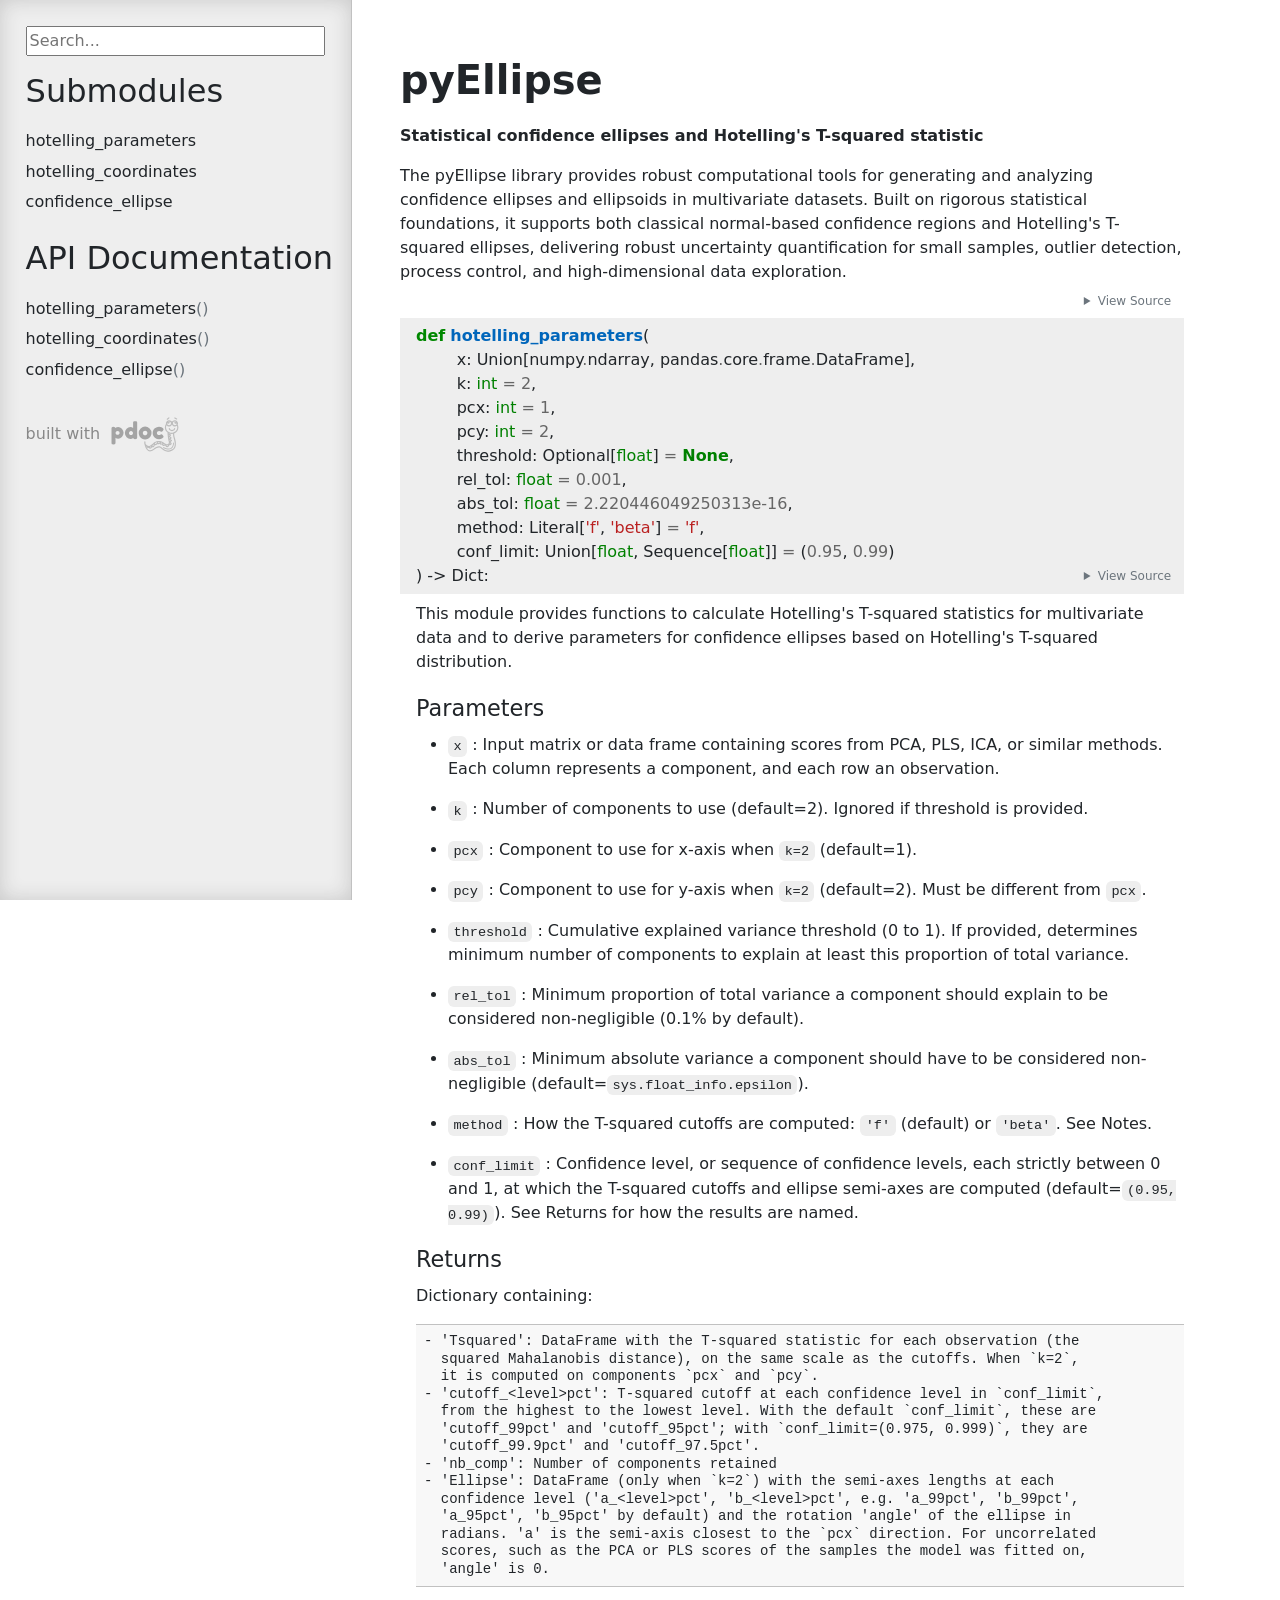
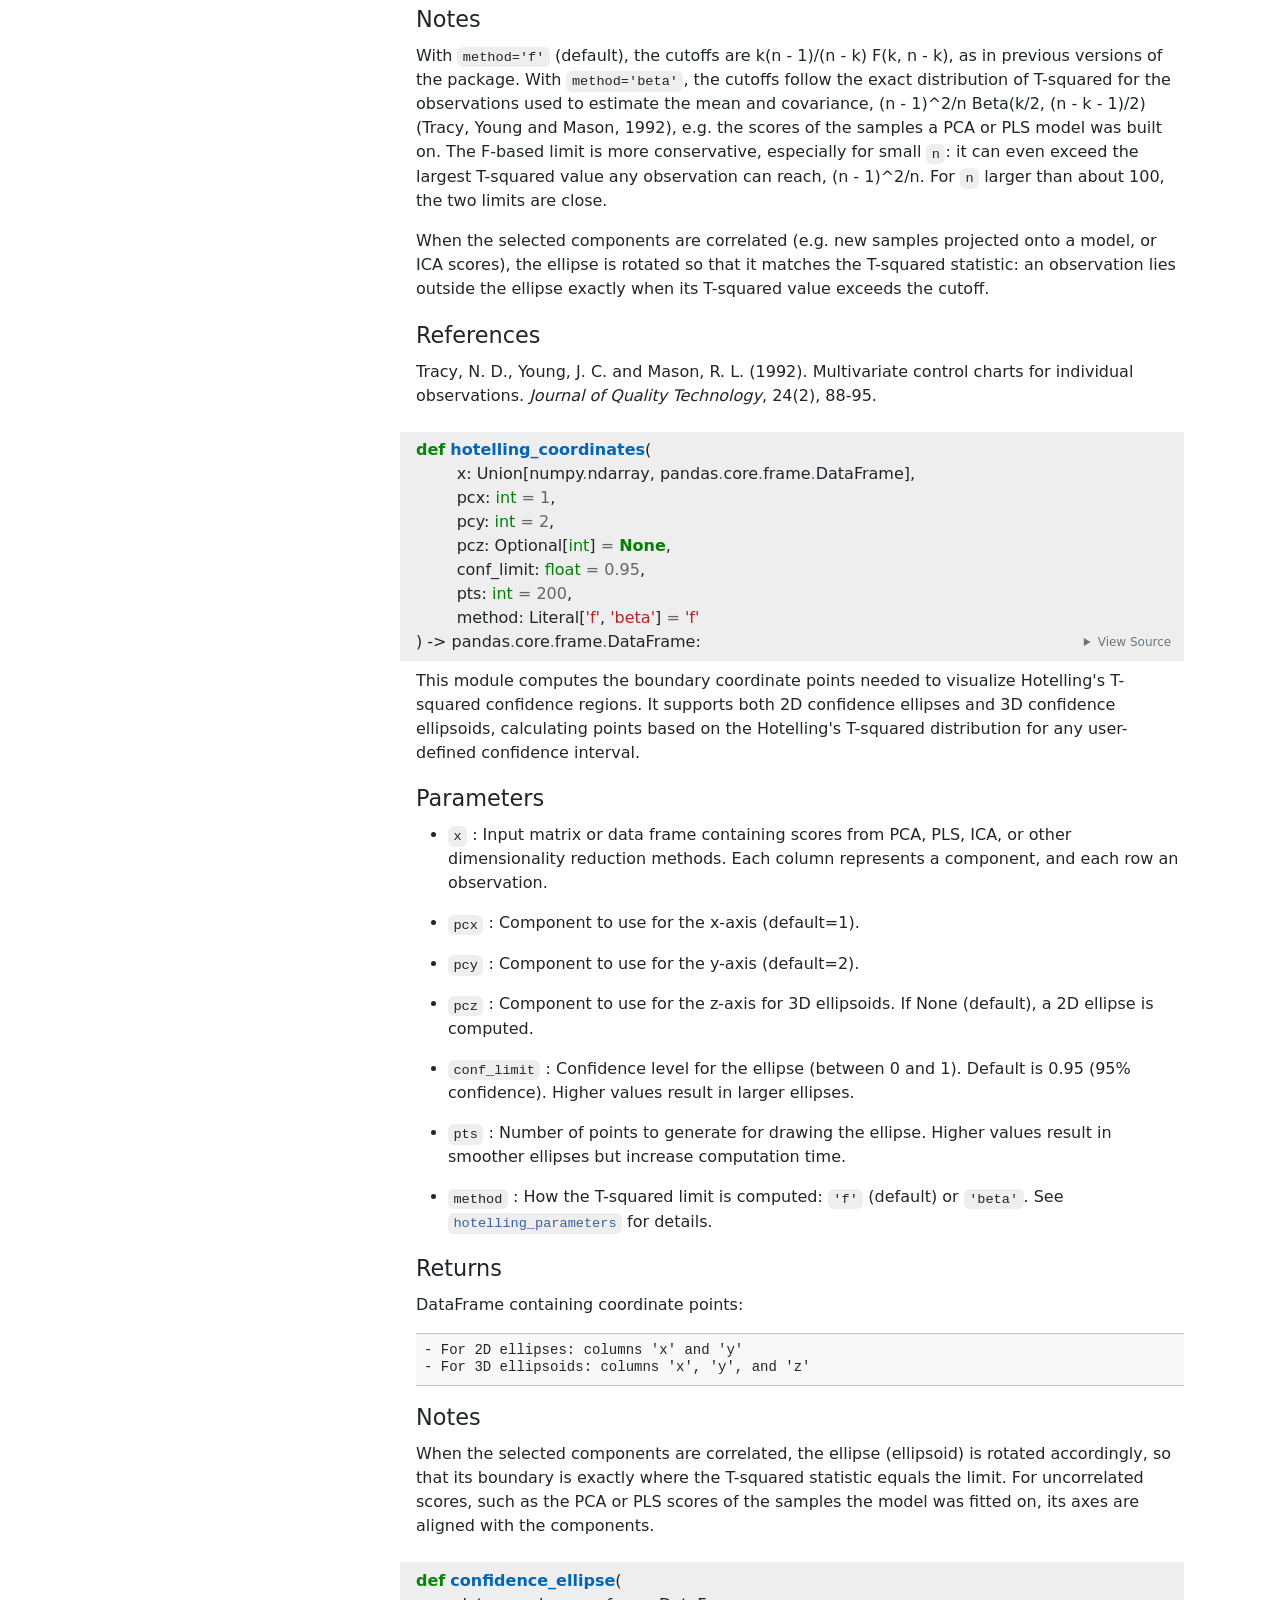
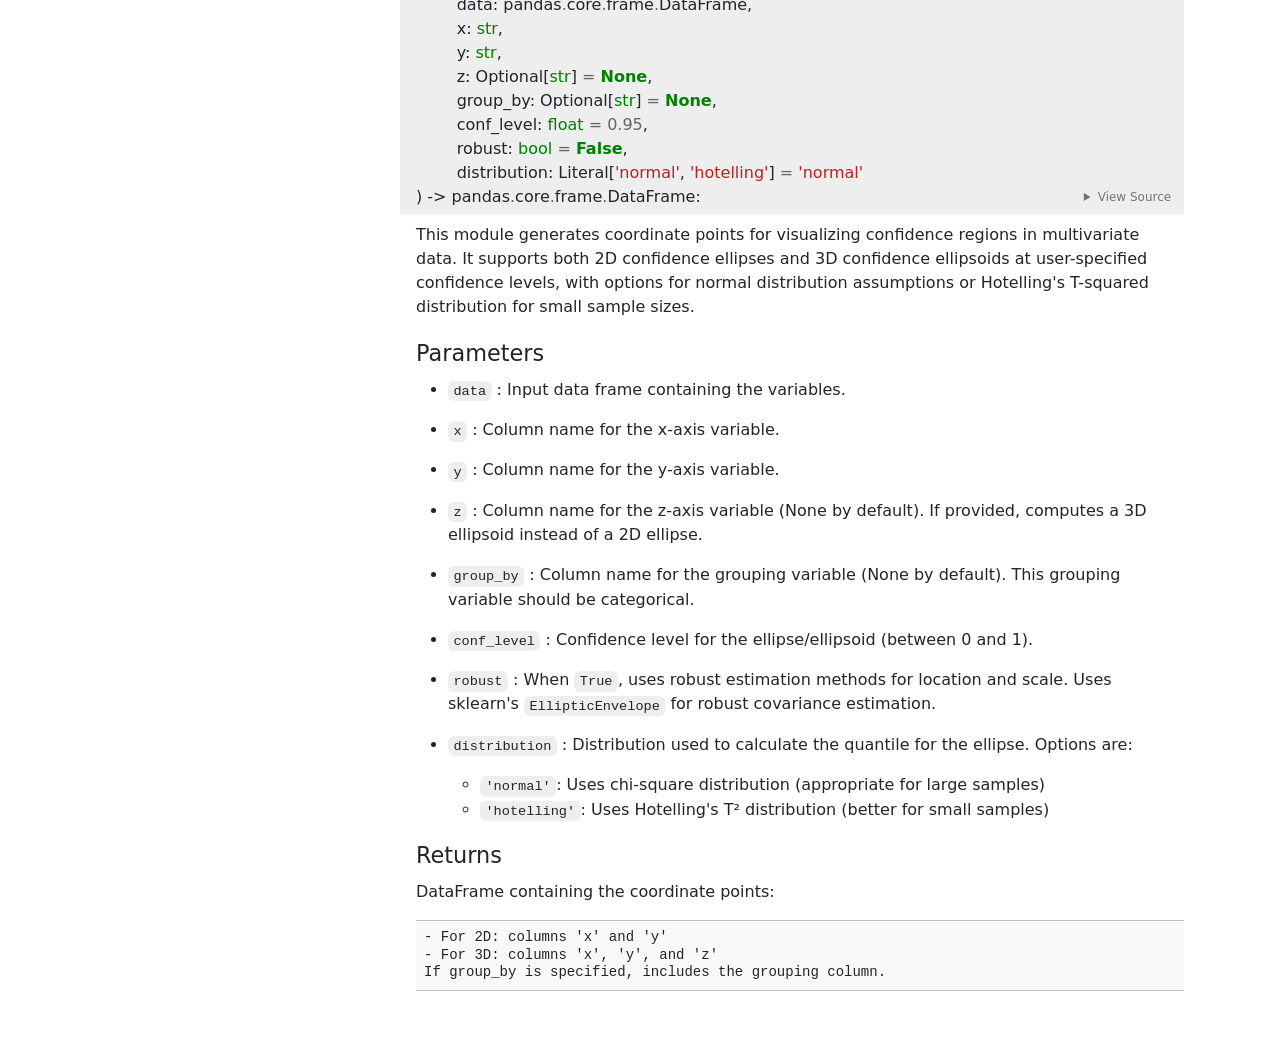
==== commit fc5d4821: "Regenerate API docs and Example 1 figure The docs were last built at v0.1.1. They are rebuilt with t" ====
--- a/docs/pyEllipse.html
+++ b/docs/pyEllipse.html
@@ -95,12 +95,11 @@
 </span><span id="L-24"><a href="#L-24"><span class="linenos">24</span></a><span class="n">__description__</span> <span class="o">=</span> <span class="s2">&quot;Statistical confidence ellipses and Hotelling&#39;s T-squared ellipses&quot;</span>
 </span><span id="L-25"><a href="#L-25"><span class="linenos">25</span></a><span class="n">__url__</span> <span class="o">=</span> <span class="s2">&quot;https://github.com/ChristianGoueguel/pyEllipse&quot;</span>
 </span><span id="L-26"><a href="#L-26"><span class="linenos">26</span></a><span class="n">__license__</span> <span class="o">=</span> <span class="s2">&quot;MIT&quot;</span>
-</span><span id="L-27"><a href="#L-27"><span class="linenos">27</span></a><span class="n">__version__</span> <span class="o">=</span> <span class="s2">&quot;0.1.1&quot;</span>
+</span><span id="L-27"><a href="#L-27"><span class="linenos">27</span></a><span class="n">__version__</span> <span class="o">=</span> <span class="s2">&quot;0.2.0&quot;</span>
 </span><span id="L-28"><a href="#L-28"><span class="linenos">28</span></a><span class="n">__author__</span> <span class="o">=</span> <span class="s2">&quot;Christian L. Goueguel&quot;</span>
 </span><span id="L-29"><a href="#L-29"><span class="linenos">29</span></a><span class="n">__maintainer__</span> <span class="o">=</span> <span class="s2">&quot;Christian L. Goueguel&quot;</span>
 </span><span id="L-30"><a href="#L-30"><span class="linenos">30</span></a><span class="n">__credits__</span> <span class="o">=</span> <span class="p">[</span><span class="s2">&quot;Christian L. Goueguel&quot;</span><span class="p">]</span> 
 </span><span id="L-31"><a href="#L-31"><span class="linenos">31</span></a><span class="n">__email__</span> <span class="o">=</span> <span class="s2">&quot;christian.goueguel@gmail.com&quot;</span>
-</span><span id="L-32"><a href="#L-32"><span class="linenos">32</span></a><span class="n">__status__</span> <span class="o">=</span> <span class="s2">&quot;Production/Stable&quot;</span>
 </span></pre></div>
 
 
@@ -110,107 +109,177 @@
 <div class="attr function">
             
         <span class="def">def</span>
-        <span class="name">hotelling_parameters</span><span class="signature pdoc-code multiline">(<span class="param">	<span class="n">x</span><span class="p">:</span> <span class="n">Union</span><span class="p">[</span><span class="n">numpy</span><span class="o">.</span><span class="n">ndarray</span><span class="p">,</span> <span class="n">pandas</span><span class="o">.</span><span class="n">core</span><span class="o">.</span><span class="n">frame</span><span class="o">.</span><span class="n">DataFrame</span><span class="p">]</span>,</span><span class="param">	<span class="n">k</span><span class="p">:</span> <span class="nb">int</span> <span class="o">=</span> <span class="mi">2</span>,</span><span class="param">	<span class="n">pcx</span><span class="p">:</span> <span class="nb">int</span> <span class="o">=</span> <span class="mi">1</span>,</span><span class="param">	<span class="n">pcy</span><span class="p">:</span> <span class="nb">int</span> <span class="o">=</span> <span class="mi">2</span>,</span><span class="param">	<span class="n">threshold</span><span class="p">:</span> <span class="n">Optional</span><span class="p">[</span><span class="nb">float</span><span class="p">]</span> <span class="o">=</span> <span class="kc">None</span>,</span><span class="param">	<span class="n">rel_tol</span><span class="p">:</span> <span class="nb">float</span> <span class="o">=</span> <span class="mf">0.001</span>,</span><span class="param">	<span class="n">abs_tol</span><span class="p">:</span> <span class="nb">float</span> <span class="o">=</span> <span class="mf">2.220446049250313e-16</span></span><span class="return-annotation">) -> <span class="n">Dict</span>:</span></span>
+        <span class="name">hotelling_parameters</span><span class="signature pdoc-code multiline">(<span class="param">	<span class="n">x</span><span class="p">:</span> <span class="n">Union</span><span class="p">[</span><span class="n">numpy</span><span class="o">.</span><span class="n">ndarray</span><span class="p">,</span> <span class="n">pandas</span><span class="o">.</span><span class="n">core</span><span class="o">.</span><span class="n">frame</span><span class="o">.</span><span class="n">DataFrame</span><span class="p">]</span>,</span><span class="param">	<span class="n">k</span><span class="p">:</span> <span class="nb">int</span> <span class="o">=</span> <span class="mi">2</span>,</span><span class="param">	<span class="n">pcx</span><span class="p">:</span> <span class="nb">int</span> <span class="o">=</span> <span class="mi">1</span>,</span><span class="param">	<span class="n">pcy</span><span class="p">:</span> <span class="nb">int</span> <span class="o">=</span> <span class="mi">2</span>,</span><span class="param">	<span class="n">threshold</span><span class="p">:</span> <span class="n">Optional</span><span class="p">[</span><span class="nb">float</span><span class="p">]</span> <span class="o">=</span> <span class="kc">None</span>,</span><span class="param">	<span class="n">rel_tol</span><span class="p">:</span> <span class="nb">float</span> <span class="o">=</span> <span class="mf">0.001</span>,</span><span class="param">	<span class="n">abs_tol</span><span class="p">:</span> <span class="nb">float</span> <span class="o">=</span> <span class="mf">2.220446049250313e-16</span>,</span><span class="param">	<span class="n">method</span><span class="p">:</span> <span class="n">Literal</span><span class="p">[</span><span class="s1">&#39;f&#39;</span><span class="p">,</span> <span class="s1">&#39;beta&#39;</span><span class="p">]</span> <span class="o">=</span> <span class="s1">&#39;f&#39;</span>,</span><span class="param">	<span class="n">conf_limit</span><span class="p">:</span> <span class="n">Union</span><span class="p">[</span><span class="nb">float</span><span class="p">,</span> <span class="n">Sequence</span><span class="p">[</span><span class="nb">float</span><span class="p">]]</span> <span class="o">=</span> <span class="p">(</span><span class="mf">0.95</span><span class="p">,</span> <span class="mf">0.99</span><span class="p">)</span></span><span class="return-annotation">) -> <span class="n">Dict</span>:</span></span>
 
                 <label class="view-source-button" for="hotelling_parameters-view-source"><span>View Source</span></label>
 
     </div>
     <a class="headerlink" href="#hotelling_parameters"></a>
-            <div class="pdoc-code codehilite"><pre><span></span><span id="hotelling_parameters-12"><a href="#hotelling_parameters-12"><span class="linenos"> 12</span></a><span class="k">def</span><span class="w"> </span><span class="nf">hotelling_parameters</span><span class="p">(</span>
-</span><span id="hotelling_parameters-13"><a href="#hotelling_parameters-13"><span class="linenos"> 13</span></a>    <span class="n">x</span><span class="p">:</span> <span class="n">Union</span><span class="p">[</span><span class="n">np</span><span class="o">.</span><span class="n">ndarray</span><span class="p">,</span> <span class="n">pd</span><span class="o">.</span><span class="n">DataFrame</span><span class="p">],</span>
-</span><span id="hotelling_parameters-14"><a href="#hotelling_parameters-14"><span class="linenos"> 14</span></a>    <span class="n">k</span><span class="p">:</span> <span class="nb">int</span> <span class="o">=</span> <span class="mi">2</span><span class="p">,</span>
-</span><span id="hotelling_parameters-15"><a href="#hotelling_parameters-15"><span class="linenos"> 15</span></a>    <span class="n">pcx</span><span class="p">:</span> <span class="nb">int</span> <span class="o">=</span> <span class="mi">1</span><span class="p">,</span>
-</span><span id="hotelling_parameters-16"><a href="#hotelling_parameters-16"><span class="linenos"> 16</span></a>    <span class="n">pcy</span><span class="p">:</span> <span class="nb">int</span> <span class="o">=</span> <span class="mi">2</span><span class="p">,</span>
-</span><span id="hotelling_parameters-17"><a href="#hotelling_parameters-17"><span class="linenos"> 17</span></a>    <span class="n">threshold</span><span class="p">:</span> <span class="n">Optional</span><span class="p">[</span><span class="nb">float</span><span class="p">]</span> <span class="o">=</span> <span class="kc">None</span><span class="p">,</span>
-</span><span id="hotelling_parameters-18"><a href="#hotelling_parameters-18"><span class="linenos"> 18</span></a>    <span class="n">rel_tol</span><span class="p">:</span> <span class="nb">float</span> <span class="o">=</span> <span class="mf">0.001</span><span class="p">,</span>
-</span><span id="hotelling_parameters-19"><a href="#hotelling_parameters-19"><span class="linenos"> 19</span></a>    <span class="n">abs_tol</span><span class="p">:</span> <span class="nb">float</span> <span class="o">=</span> <span class="n">sys</span><span class="o">.</span><span class="n">float_info</span><span class="o">.</span><span class="n">epsilon</span>
-</span><span id="hotelling_parameters-20"><a href="#hotelling_parameters-20"><span class="linenos"> 20</span></a><span class="p">)</span> <span class="o">-&gt;</span> <span class="n">Dict</span><span class="p">:</span>
-</span><span id="hotelling_parameters-21"><a href="#hotelling_parameters-21"><span class="linenos"> 21</span></a><span class="w">    </span><span class="sd">&quot;&quot;&quot;</span>
-</span><span id="hotelling_parameters-22"><a href="#hotelling_parameters-22"><span class="linenos"> 22</span></a><span class="sd">    This module provides functions to calculate Hotelling&#39;s T-squared statistics </span>
-</span><span id="hotelling_parameters-23"><a href="#hotelling_parameters-23"><span class="linenos"> 23</span></a><span class="sd">    for multivariate data and to derive parameters for confidence ellipses based </span>
-</span><span id="hotelling_parameters-24"><a href="#hotelling_parameters-24"><span class="linenos"> 24</span></a><span class="sd">    on Hotelling&#39;s T-squared distribution.</span>
-</span><span id="hotelling_parameters-25"><a href="#hotelling_parameters-25"><span class="linenos"> 25</span></a>
-</span><span id="hotelling_parameters-26"><a href="#hotelling_parameters-26"><span class="linenos"> 26</span></a><span class="sd">    Parameters</span>
-</span><span id="hotelling_parameters-27"><a href="#hotelling_parameters-27"><span class="linenos"> 27</span></a><span class="sd">    ----------</span>
-</span><span id="hotelling_parameters-28"><a href="#hotelling_parameters-28"><span class="linenos"> 28</span></a><span class="sd">    *   `x` : Input matrix or data frame containing scores from PCA, PLS, ICA, or similar methods. Each column represents a component, and each row an observation.</span>
-</span><span id="hotelling_parameters-29"><a href="#hotelling_parameters-29"><span class="linenos"> 29</span></a>
-</span><span id="hotelling_parameters-30"><a href="#hotelling_parameters-30"><span class="linenos"> 30</span></a><span class="sd">    *   `k` : Number of components to use (default=2). Ignored if threshold is provided.</span>
-</span><span id="hotelling_parameters-31"><a href="#hotelling_parameters-31"><span class="linenos"> 31</span></a>
-</span><span id="hotelling_parameters-32"><a href="#hotelling_parameters-32"><span class="linenos"> 32</span></a><span class="sd">    *   `pcx` : Component to use for x-axis when `k=2` (default=1).</span>
-</span><span id="hotelling_parameters-33"><a href="#hotelling_parameters-33"><span class="linenos"> 33</span></a>
-</span><span id="hotelling_parameters-34"><a href="#hotelling_parameters-34"><span class="linenos"> 34</span></a><span class="sd">    *   `pcy` : Component to use for y-axis when `k=2` (default=2). Must be different from `pcx`.</span>
-</span><span id="hotelling_parameters-35"><a href="#hotelling_parameters-35"><span class="linenos"> 35</span></a>
-</span><span id="hotelling_parameters-36"><a href="#hotelling_parameters-36"><span class="linenos"> 36</span></a><span class="sd">    *   `threshold` : Cumulative explained variance threshold (0 to 1). If provided,</span>
-</span><span id="hotelling_parameters-37"><a href="#hotelling_parameters-37"><span class="linenos"> 37</span></a><span class="sd">        determines minimum number of components to explain at least this</span>
-</span><span id="hotelling_parameters-38"><a href="#hotelling_parameters-38"><span class="linenos"> 38</span></a><span class="sd">        proportion of total variance.</span>
-</span><span id="hotelling_parameters-39"><a href="#hotelling_parameters-39"><span class="linenos"> 39</span></a>
-</span><span id="hotelling_parameters-40"><a href="#hotelling_parameters-40"><span class="linenos"> 40</span></a><span class="sd">    *   `rel_tol` : Minimum proportion of total variance a component should explain</span>
-</span><span id="hotelling_parameters-41"><a href="#hotelling_parameters-41"><span class="linenos"> 41</span></a><span class="sd">        to be considered non-negligible (0.1% by default).</span>
+            <div class="pdoc-code codehilite"><pre><span></span><span id="hotelling_parameters-21"><a href="#hotelling_parameters-21"><span class="linenos"> 21</span></a><span class="k">def</span><span class="w"> </span><span class="nf">hotelling_parameters</span><span class="p">(</span>
+</span><span id="hotelling_parameters-22"><a href="#hotelling_parameters-22"><span class="linenos"> 22</span></a>    <span class="n">x</span><span class="p">:</span> <span class="n">Union</span><span class="p">[</span><span class="n">np</span><span class="o">.</span><span class="n">ndarray</span><span class="p">,</span> <span class="n">pd</span><span class="o">.</span><span class="n">DataFrame</span><span class="p">],</span>
+</span><span id="hotelling_parameters-23"><a href="#hotelling_parameters-23"><span class="linenos"> 23</span></a>    <span class="n">k</span><span class="p">:</span> <span class="nb">int</span> <span class="o">=</span> <span class="mi">2</span><span class="p">,</span>
+</span><span id="hotelling_parameters-24"><a href="#hotelling_parameters-24"><span class="linenos"> 24</span></a>    <span class="n">pcx</span><span class="p">:</span> <span class="nb">int</span> <span class="o">=</span> <span class="mi">1</span><span class="p">,</span>
+</span><span id="hotelling_parameters-25"><a href="#hotelling_parameters-25"><span class="linenos"> 25</span></a>    <span class="n">pcy</span><span class="p">:</span> <span class="nb">int</span> <span class="o">=</span> <span class="mi">2</span><span class="p">,</span>
+</span><span id="hotelling_parameters-26"><a href="#hotelling_parameters-26"><span class="linenos"> 26</span></a>    <span class="n">threshold</span><span class="p">:</span> <span class="n">Optional</span><span class="p">[</span><span class="nb">float</span><span class="p">]</span> <span class="o">=</span> <span class="kc">None</span><span class="p">,</span>
+</span><span id="hotelling_parameters-27"><a href="#hotelling_parameters-27"><span class="linenos"> 27</span></a>    <span class="n">rel_tol</span><span class="p">:</span> <span class="nb">float</span> <span class="o">=</span> <span class="mf">0.001</span><span class="p">,</span>
+</span><span id="hotelling_parameters-28"><a href="#hotelling_parameters-28"><span class="linenos"> 28</span></a>    <span class="n">abs_tol</span><span class="p">:</span> <span class="nb">float</span> <span class="o">=</span> <span class="n">sys</span><span class="o">.</span><span class="n">float_info</span><span class="o">.</span><span class="n">epsilon</span><span class="p">,</span>
+</span><span id="hotelling_parameters-29"><a href="#hotelling_parameters-29"><span class="linenos"> 29</span></a>    <span class="n">method</span><span class="p">:</span> <span class="n">Literal</span><span class="p">[</span><span class="s2">&quot;f&quot;</span><span class="p">,</span> <span class="s2">&quot;beta&quot;</span><span class="p">]</span> <span class="o">=</span> <span class="s2">&quot;f&quot;</span><span class="p">,</span>
+</span><span id="hotelling_parameters-30"><a href="#hotelling_parameters-30"><span class="linenos"> 30</span></a>    <span class="n">conf_limit</span><span class="p">:</span> <span class="n">Union</span><span class="p">[</span><span class="nb">float</span><span class="p">,</span> <span class="n">Sequence</span><span class="p">[</span><span class="nb">float</span><span class="p">]]</span> <span class="o">=</span> <span class="p">(</span><span class="mf">0.95</span><span class="p">,</span> <span class="mf">0.99</span><span class="p">)</span>
+</span><span id="hotelling_parameters-31"><a href="#hotelling_parameters-31"><span class="linenos"> 31</span></a><span class="p">)</span> <span class="o">-&gt;</span> <span class="n">Dict</span><span class="p">:</span>
+</span><span id="hotelling_parameters-32"><a href="#hotelling_parameters-32"><span class="linenos"> 32</span></a><span class="w">    </span><span class="sd">&quot;&quot;&quot;</span>
+</span><span id="hotelling_parameters-33"><a href="#hotelling_parameters-33"><span class="linenos"> 33</span></a><span class="sd">    This module provides functions to calculate Hotelling&#39;s T-squared statistics</span>
+</span><span id="hotelling_parameters-34"><a href="#hotelling_parameters-34"><span class="linenos"> 34</span></a><span class="sd">    for multivariate data and to derive parameters for confidence ellipses based</span>
+</span><span id="hotelling_parameters-35"><a href="#hotelling_parameters-35"><span class="linenos"> 35</span></a><span class="sd">    on Hotelling&#39;s T-squared distribution.</span>
+</span><span id="hotelling_parameters-36"><a href="#hotelling_parameters-36"><span class="linenos"> 36</span></a>
+</span><span id="hotelling_parameters-37"><a href="#hotelling_parameters-37"><span class="linenos"> 37</span></a><span class="sd">    Parameters</span>
+</span><span id="hotelling_parameters-38"><a href="#hotelling_parameters-38"><span class="linenos"> 38</span></a><span class="sd">    ----------</span>
+</span><span id="hotelling_parameters-39"><a href="#hotelling_parameters-39"><span class="linenos"> 39</span></a><span class="sd">    *   `x` : Input matrix or data frame containing scores from PCA, PLS, ICA, or similar methods. Each column represents a component, and each row an observation.</span>
+</span><span id="hotelling_parameters-40"><a href="#hotelling_parameters-40"><span class="linenos"> 40</span></a>
+</span><span id="hotelling_parameters-41"><a href="#hotelling_parameters-41"><span class="linenos"> 41</span></a><span class="sd">    *   `k` : Number of components to use (default=2). Ignored if threshold is provided.</span>
 </span><span id="hotelling_parameters-42"><a href="#hotelling_parameters-42"><span class="linenos"> 42</span></a>
-</span><span id="hotelling_parameters-43"><a href="#hotelling_parameters-43"><span class="linenos"> 43</span></a><span class="sd">    *   `abs_tol` : Minimum absolute variance a component should have to be</span>
-</span><span id="hotelling_parameters-44"><a href="#hotelling_parameters-44"><span class="linenos"> 44</span></a><span class="sd">        considered non-negligible (default=`sys.float_info.epsilon`).</span>
-</span><span id="hotelling_parameters-45"><a href="#hotelling_parameters-45"><span class="linenos"> 45</span></a><span class="sd">    </span>
-</span><span id="hotelling_parameters-46"><a href="#hotelling_parameters-46"><span class="linenos"> 46</span></a><span class="sd">    Returns</span>
-</span><span id="hotelling_parameters-47"><a href="#hotelling_parameters-47"><span class="linenos"> 47</span></a><span class="sd">    -------</span>
-</span><span id="hotelling_parameters-48"><a href="#hotelling_parameters-48"><span class="linenos"> 48</span></a><span class="sd">    Dictionary containing:</span>
-</span><span id="hotelling_parameters-49"><a href="#hotelling_parameters-49"><span class="linenos"> 49</span></a>
-</span><span id="hotelling_parameters-50"><a href="#hotelling_parameters-50"><span class="linenos"> 50</span></a><span class="sd">        - &#39;Tsquared&#39;: DataFrame with T-squared statistic for each observation</span>
-</span><span id="hotelling_parameters-51"><a href="#hotelling_parameters-51"><span class="linenos"> 51</span></a><span class="sd">        - &#39;Ellipse&#39;: DataFrame with semi-axes lengths (only when k=2)</span>
-</span><span id="hotelling_parameters-52"><a href="#hotelling_parameters-52"><span class="linenos"> 52</span></a><span class="sd">        - &#39;cutoff_99pct&#39;: T-squared cutoff at 99% confidence</span>
-</span><span id="hotelling_parameters-53"><a href="#hotelling_parameters-53"><span class="linenos"> 53</span></a><span class="sd">        - &#39;cutoff_95pct&#39;: T-squared cutoff at 95% confidence</span>
-</span><span id="hotelling_parameters-54"><a href="#hotelling_parameters-54"><span class="linenos"> 54</span></a><span class="sd">        - &#39;nb_comp&#39;: Number of components retained</span>
-</span><span id="hotelling_parameters-55"><a href="#hotelling_parameters-55"><span class="linenos"> 55</span></a><span class="sd">    &quot;&quot;&quot;</span>
-</span><span id="hotelling_parameters-56"><a href="#hotelling_parameters-56"><span class="linenos"> 56</span></a>    <span class="k">if</span> <span class="n">x</span> <span class="ow">is</span> <span class="kc">None</span><span class="p">:</span>
-</span><span id="hotelling_parameters-57"><a href="#hotelling_parameters-57"><span class="linenos"> 57</span></a>        <span class="k">raise</span> <span class="ne">ValueError</span><span class="p">(</span><span class="s2">&quot;Missing input data.&quot;</span><span class="p">)</span>
-</span><span id="hotelling_parameters-58"><a href="#hotelling_parameters-58"><span class="linenos"> 58</span></a>    
-</span><span id="hotelling_parameters-59"><a href="#hotelling_parameters-59"><span class="linenos"> 59</span></a>    <span class="k">if</span> <span class="nb">isinstance</span><span class="p">(</span><span class="n">x</span><span class="p">,</span> <span class="n">pd</span><span class="o">.</span><span class="n">DataFrame</span><span class="p">):</span>
-</span><span id="hotelling_parameters-60"><a href="#hotelling_parameters-60"><span class="linenos"> 60</span></a>        <span class="n">x</span> <span class="o">=</span> <span class="n">x</span><span class="o">.</span><span class="n">values</span>
-</span><span id="hotelling_parameters-61"><a href="#hotelling_parameters-61"><span class="linenos"> 61</span></a>    <span class="k">elif</span> <span class="ow">not</span> <span class="nb">isinstance</span><span class="p">(</span><span class="n">x</span><span class="p">,</span> <span class="n">np</span><span class="o">.</span><span class="n">ndarray</span><span class="p">):</span>
-</span><span id="hotelling_parameters-62"><a href="#hotelling_parameters-62"><span class="linenos"> 62</span></a>        <span class="k">raise</span> <span class="ne">TypeError</span><span class="p">(</span><span class="s2">&quot;Input data must be a numpy array or pandas DataFrame.&quot;</span><span class="p">)</span>
-</span><span id="hotelling_parameters-63"><a href="#hotelling_parameters-63"><span class="linenos"> 63</span></a>    
-</span><span id="hotelling_parameters-64"><a href="#hotelling_parameters-64"><span class="linenos"> 64</span></a>    <span class="k">if</span> <span class="ow">not</span> <span class="nb">isinstance</span><span class="p">(</span><span class="n">rel_tol</span><span class="p">,</span> <span class="p">(</span><span class="nb">int</span><span class="p">,</span> <span class="nb">float</span><span class="p">))</span> <span class="ow">or</span> <span class="n">rel_tol</span> <span class="o">&lt;</span> <span class="mi">0</span><span class="p">:</span>
-</span><span id="hotelling_parameters-65"><a href="#hotelling_parameters-65"><span class="linenos"> 65</span></a>        <span class="k">raise</span> <span class="ne">ValueError</span><span class="p">(</span><span class="s2">&quot;&#39;rel_tol&#39; must be a non-negative numeric value.&quot;</span><span class="p">)</span>
-</span><span id="hotelling_parameters-66"><a href="#hotelling_parameters-66"><span class="linenos"> 66</span></a>    
-</span><span id="hotelling_parameters-67"><a href="#hotelling_parameters-67"><span class="linenos"> 67</span></a>    <span class="k">if</span> <span class="ow">not</span> <span class="nb">isinstance</span><span class="p">(</span><span class="n">abs_tol</span><span class="p">,</span> <span class="p">(</span><span class="nb">int</span><span class="p">,</span> <span class="nb">float</span><span class="p">))</span> <span class="ow">or</span> <span class="n">abs_tol</span> <span class="o">&lt;</span> <span class="mi">0</span><span class="p">:</span>
-</span><span id="hotelling_parameters-68"><a href="#hotelling_parameters-68"><span class="linenos"> 68</span></a>        <span class="k">raise</span> <span class="ne">ValueError</span><span class="p">(</span><span class="s2">&quot;&#39;abs_tol&#39; must be a non-negative numeric value.&quot;</span><span class="p">)</span>
-</span><span id="hotelling_parameters-69"><a href="#hotelling_parameters-69"><span class="linenos"> 69</span></a>    
-</span><span id="hotelling_parameters-70"><a href="#hotelling_parameters-70"><span class="linenos"> 70</span></a>    <span class="k">if</span> <span class="n">abs_tol</span> <span class="o">&gt;</span> <span class="n">rel_tol</span><span class="p">:</span>
-</span><span id="hotelling_parameters-71"><a href="#hotelling_parameters-71"><span class="linenos"> 71</span></a>        <span class="k">raise</span> <span class="ne">ValueError</span><span class="p">(</span><span class="s2">&quot;&#39;abs_tol&#39; must be less than or equal to &#39;rel_tol&#39;.&quot;</span><span class="p">)</span>
-</span><span id="hotelling_parameters-72"><a href="#hotelling_parameters-72"><span class="linenos"> 72</span></a>    
-</span><span id="hotelling_parameters-73"><a href="#hotelling_parameters-73"><span class="linenos"> 73</span></a>    <span class="n">x</span> <span class="o">=</span> <span class="n">np</span><span class="o">.</span><span class="n">asarray</span><span class="p">(</span><span class="n">x</span><span class="p">,</span> <span class="n">dtype</span><span class="o">=</span><span class="nb">float</span><span class="p">)</span>
-</span><span id="hotelling_parameters-74"><a href="#hotelling_parameters-74"><span class="linenos"> 74</span></a>    <span class="n">n</span><span class="p">,</span> <span class="n">p</span> <span class="o">=</span> <span class="n">x</span><span class="o">.</span><span class="n">shape</span>
-</span><span id="hotelling_parameters-75"><a href="#hotelling_parameters-75"><span class="linenos"> 75</span></a>
-</span><span id="hotelling_parameters-76"><a href="#hotelling_parameters-76"><span class="linenos"> 76</span></a>    <span class="k">if</span> <span class="n">threshold</span> <span class="ow">is</span> <span class="ow">not</span> <span class="kc">None</span><span class="p">:</span>
-</span><span id="hotelling_parameters-77"><a href="#hotelling_parameters-77"><span class="linenos"> 77</span></a>        <span class="k">if</span> <span class="ow">not</span> <span class="nb">isinstance</span><span class="p">(</span><span class="n">threshold</span><span class="p">,</span> <span class="p">(</span><span class="nb">int</span><span class="p">,</span> <span class="nb">float</span><span class="p">))</span> <span class="ow">or</span> <span class="n">threshold</span> <span class="o">&lt;=</span> <span class="mi">0</span> <span class="ow">or</span> <span class="n">threshold</span> <span class="o">&gt;</span> <span class="mi">1</span><span class="p">:</span>
-</span><span id="hotelling_parameters-78"><a href="#hotelling_parameters-78"><span class="linenos"> 78</span></a>            <span class="k">raise</span> <span class="ne">ValueError</span><span class="p">(</span><span class="s2">&quot;Threshold must be a numeric value between 0 and 1.&quot;</span><span class="p">)</span>
-</span><span id="hotelling_parameters-79"><a href="#hotelling_parameters-79"><span class="linenos"> 79</span></a>    <span class="k">else</span><span class="p">:</span>
-</span><span id="hotelling_parameters-80"><a href="#hotelling_parameters-80"><span class="linenos"> 80</span></a>        <span class="k">if</span> <span class="ow">not</span> <span class="nb">isinstance</span><span class="p">(</span><span class="n">k</span><span class="p">,</span> <span class="nb">int</span><span class="p">)</span> <span class="ow">or</span> <span class="n">k</span> <span class="o">&lt;</span> <span class="mi">2</span> <span class="ow">or</span> <span class="n">k</span> <span class="o">&gt;</span> <span class="n">p</span><span class="p">:</span>
-</span><span id="hotelling_parameters-81"><a href="#hotelling_parameters-81"><span class="linenos"> 81</span></a>            <span class="k">raise</span> <span class="ne">ValueError</span><span class="p">(</span><span class="sa">f</span><span class="s2">&quot;&#39;k&#39; must be an integer between 2 and </span><span class="si">{</span><span class="n">p</span><span class="si">}</span><span class="s2">.&quot;</span><span class="p">)</span>
-</span><span id="hotelling_parameters-82"><a href="#hotelling_parameters-82"><span class="linenos"> 82</span></a>    
-</span><span id="hotelling_parameters-83"><a href="#hotelling_parameters-83"><span class="linenos"> 83</span></a>    <span class="k">if</span> <span class="ow">not</span> <span class="nb">isinstance</span><span class="p">(</span><span class="n">pcx</span><span class="p">,</span> <span class="nb">int</span><span class="p">)</span> <span class="ow">or</span> <span class="n">pcx</span> <span class="o">&lt;</span> <span class="mi">1</span> <span class="ow">or</span> <span class="n">pcx</span> <span class="o">&gt;</span> <span class="n">p</span><span class="p">:</span>
-</span><span id="hotelling_parameters-84"><a href="#hotelling_parameters-84"><span class="linenos"> 84</span></a>        <span class="k">raise</span> <span class="ne">ValueError</span><span class="p">(</span><span class="sa">f</span><span class="s2">&quot;&#39;pcx&#39; must be an integer between 1 and </span><span class="si">{</span><span class="n">p</span><span class="si">}</span><span class="s2">.&quot;</span><span class="p">)</span>
-</span><span id="hotelling_parameters-85"><a href="#hotelling_parameters-85"><span class="linenos"> 85</span></a>    
-</span><span id="hotelling_parameters-86"><a href="#hotelling_parameters-86"><span class="linenos"> 86</span></a>    <span class="k">if</span> <span class="ow">not</span> <span class="nb">isinstance</span><span class="p">(</span><span class="n">pcy</span><span class="p">,</span> <span class="nb">int</span><span class="p">)</span> <span class="ow">or</span> <span class="n">pcy</span> <span class="o">&lt;</span> <span class="mi">1</span> <span class="ow">or</span> <span class="n">pcy</span> <span class="o">&gt;</span> <span class="n">p</span><span class="p">:</span>
-</span><span id="hotelling_parameters-87"><a href="#hotelling_parameters-87"><span class="linenos"> 87</span></a>        <span class="k">raise</span> <span class="ne">ValueError</span><span class="p">(</span><span class="sa">f</span><span class="s2">&quot;&#39;pcy&#39; must be an integer between 1 and </span><span class="si">{</span><span class="n">p</span><span class="si">}</span><span class="s2">.&quot;</span><span class="p">)</span>
-</span><span id="hotelling_parameters-88"><a href="#hotelling_parameters-88"><span class="linenos"> 88</span></a>    
-</span><span id="hotelling_parameters-89"><a href="#hotelling_parameters-89"><span class="linenos"> 89</span></a>    <span class="k">if</span> <span class="n">pcx</span> <span class="o">==</span> <span class="n">pcy</span><span class="p">:</span>
-</span><span id="hotelling_parameters-90"><a href="#hotelling_parameters-90"><span class="linenos"> 90</span></a>        <span class="k">raise</span> <span class="ne">ValueError</span><span class="p">(</span><span class="s2">&quot;&#39;pcx&#39; and &#39;pcy&#39; must be different integers.&quot;</span><span class="p">)</span>
-</span><span id="hotelling_parameters-91"><a href="#hotelling_parameters-91"><span class="linenos"> 91</span></a>    
-</span><span id="hotelling_parameters-92"><a href="#hotelling_parameters-92"><span class="linenos"> 92</span></a>    <span class="n">comp_var</span> <span class="o">=</span> <span class="n">np</span><span class="o">.</span><span class="n">var</span><span class="p">(</span><span class="n">x</span><span class="p">,</span> <span class="n">axis</span><span class="o">=</span><span class="mi">0</span><span class="p">,</span> <span class="n">ddof</span><span class="o">=</span><span class="mi">1</span><span class="p">)</span>
-</span><span id="hotelling_parameters-93"><a href="#hotelling_parameters-93"><span class="linenos"> 93</span></a>    <span class="n">total_var</span> <span class="o">=</span> <span class="n">np</span><span class="o">.</span><span class="n">sum</span><span class="p">(</span><span class="n">comp_var</span><span class="p">)</span>
-</span><span id="hotelling_parameters-94"><a href="#hotelling_parameters-94"><span class="linenos"> 94</span></a>    <span class="n">relative_var</span> <span class="o">=</span> <span class="n">comp_var</span> <span class="o">/</span> <span class="n">total_var</span>
-</span><span id="hotelling_parameters-95"><a href="#hotelling_parameters-95"><span class="linenos"> 95</span></a>    <span class="n">nearzero_var</span> <span class="o">=</span> <span class="p">(</span><span class="n">relative_var</span> <span class="o">&lt;</span> <span class="n">rel_tol</span><span class="p">)</span> <span class="o">|</span> <span class="p">(</span><span class="n">comp_var</span> <span class="o">&lt;</span> <span class="n">abs_tol</span><span class="p">)</span>
-</span><span id="hotelling_parameters-96"><a href="#hotelling_parameters-96"><span class="linenos"> 96</span></a>    
-</span><span id="hotelling_parameters-97"><a href="#hotelling_parameters-97"><span class="linenos"> 97</span></a>    <span class="k">if</span> <span class="n">threshold</span> <span class="ow">is</span> <span class="kc">None</span><span class="p">:</span>
-</span><span id="hotelling_parameters-98"><a href="#hotelling_parameters-98"><span class="linenos"> 98</span></a>        <span class="n">result</span> <span class="o">=</span> <span class="n">_process_fixed_comp</span><span class="p">(</span><span class="n">x</span><span class="p">,</span> <span class="n">k</span><span class="p">,</span> <span class="n">pcx</span><span class="p">,</span> <span class="n">pcy</span><span class="p">,</span> <span class="n">nearzero_var</span><span class="p">,</span> <span class="n">comp_var</span><span class="p">,</span> <span class="n">relative_var</span><span class="p">,</span> <span class="n">rel_tol</span><span class="p">)</span>
-</span><span id="hotelling_parameters-99"><a href="#hotelling_parameters-99"><span class="linenos"> 99</span></a>    <span class="k">else</span><span class="p">:</span>
-</span><span id="hotelling_parameters-100"><a href="#hotelling_parameters-100"><span class="linenos">100</span></a>        <span class="n">result</span> <span class="o">=</span> <span class="n">_process_threshold</span><span class="p">(</span><span class="n">x</span><span class="p">,</span> <span class="n">threshold</span><span class="p">,</span> <span class="n">nearzero_var</span><span class="p">,</span> <span class="n">relative_var</span><span class="p">)</span>
-</span><span id="hotelling_parameters-101"><a href="#hotelling_parameters-101"><span class="linenos">101</span></a>    <span class="k">return</span> <span class="n">result</span>
+</span><span id="hotelling_parameters-43"><a href="#hotelling_parameters-43"><span class="linenos"> 43</span></a><span class="sd">    *   `pcx` : Component to use for x-axis when `k=2` (default=1).</span>
+</span><span id="hotelling_parameters-44"><a href="#hotelling_parameters-44"><span class="linenos"> 44</span></a>
+</span><span id="hotelling_parameters-45"><a href="#hotelling_parameters-45"><span class="linenos"> 45</span></a><span class="sd">    *   `pcy` : Component to use for y-axis when `k=2` (default=2). Must be different from `pcx`.</span>
+</span><span id="hotelling_parameters-46"><a href="#hotelling_parameters-46"><span class="linenos"> 46</span></a>
+</span><span id="hotelling_parameters-47"><a href="#hotelling_parameters-47"><span class="linenos"> 47</span></a><span class="sd">    *   `threshold` : Cumulative explained variance threshold (0 to 1). If provided,</span>
+</span><span id="hotelling_parameters-48"><a href="#hotelling_parameters-48"><span class="linenos"> 48</span></a><span class="sd">        determines minimum number of components to explain at least this</span>
+</span><span id="hotelling_parameters-49"><a href="#hotelling_parameters-49"><span class="linenos"> 49</span></a><span class="sd">        proportion of total variance.</span>
+</span><span id="hotelling_parameters-50"><a href="#hotelling_parameters-50"><span class="linenos"> 50</span></a>
+</span><span id="hotelling_parameters-51"><a href="#hotelling_parameters-51"><span class="linenos"> 51</span></a><span class="sd">    *   `rel_tol` : Minimum proportion of total variance a component should explain</span>
+</span><span id="hotelling_parameters-52"><a href="#hotelling_parameters-52"><span class="linenos"> 52</span></a><span class="sd">        to be considered non-negligible (0.1% by default).</span>
+</span><span id="hotelling_parameters-53"><a href="#hotelling_parameters-53"><span class="linenos"> 53</span></a>
+</span><span id="hotelling_parameters-54"><a href="#hotelling_parameters-54"><span class="linenos"> 54</span></a><span class="sd">    *   `abs_tol` : Minimum absolute variance a component should have to be</span>
+</span><span id="hotelling_parameters-55"><a href="#hotelling_parameters-55"><span class="linenos"> 55</span></a><span class="sd">        considered non-negligible (default=`sys.float_info.epsilon`).</span>
+</span><span id="hotelling_parameters-56"><a href="#hotelling_parameters-56"><span class="linenos"> 56</span></a>
+</span><span id="hotelling_parameters-57"><a href="#hotelling_parameters-57"><span class="linenos"> 57</span></a><span class="sd">    *   `method` : How the T-squared cutoffs are computed: `&#39;f&#39;` (default) or `&#39;beta&#39;`.</span>
+</span><span id="hotelling_parameters-58"><a href="#hotelling_parameters-58"><span class="linenos"> 58</span></a><span class="sd">        See Notes.</span>
+</span><span id="hotelling_parameters-59"><a href="#hotelling_parameters-59"><span class="linenos"> 59</span></a>
+</span><span id="hotelling_parameters-60"><a href="#hotelling_parameters-60"><span class="linenos"> 60</span></a><span class="sd">    *   `conf_limit` : Confidence level, or sequence of confidence levels, each strictly</span>
+</span><span id="hotelling_parameters-61"><a href="#hotelling_parameters-61"><span class="linenos"> 61</span></a><span class="sd">        between 0 and 1, at which the T-squared cutoffs and ellipse semi-axes are</span>
+</span><span id="hotelling_parameters-62"><a href="#hotelling_parameters-62"><span class="linenos"> 62</span></a><span class="sd">        computed (default=`(0.95, 0.99)`). See Returns for how the results are named.</span>
+</span><span id="hotelling_parameters-63"><a href="#hotelling_parameters-63"><span class="linenos"> 63</span></a>
+</span><span id="hotelling_parameters-64"><a href="#hotelling_parameters-64"><span class="linenos"> 64</span></a><span class="sd">    Returns</span>
+</span><span id="hotelling_parameters-65"><a href="#hotelling_parameters-65"><span class="linenos"> 65</span></a><span class="sd">    -------</span>
+</span><span id="hotelling_parameters-66"><a href="#hotelling_parameters-66"><span class="linenos"> 66</span></a><span class="sd">    Dictionary containing:</span>
+</span><span id="hotelling_parameters-67"><a href="#hotelling_parameters-67"><span class="linenos"> 67</span></a>
+</span><span id="hotelling_parameters-68"><a href="#hotelling_parameters-68"><span class="linenos"> 68</span></a><span class="sd">        - &#39;Tsquared&#39;: DataFrame with the T-squared statistic for each observation (the</span>
+</span><span id="hotelling_parameters-69"><a href="#hotelling_parameters-69"><span class="linenos"> 69</span></a><span class="sd">          squared Mahalanobis distance), on the same scale as the cutoffs. When `k=2`,</span>
+</span><span id="hotelling_parameters-70"><a href="#hotelling_parameters-70"><span class="linenos"> 70</span></a><span class="sd">          it is computed on components `pcx` and `pcy`.</span>
+</span><span id="hotelling_parameters-71"><a href="#hotelling_parameters-71"><span class="linenos"> 71</span></a><span class="sd">        - &#39;cutoff_&lt;level&gt;pct&#39;: T-squared cutoff at each confidence level in `conf_limit`,</span>
+</span><span id="hotelling_parameters-72"><a href="#hotelling_parameters-72"><span class="linenos"> 72</span></a><span class="sd">          from the highest to the lowest level. With the default `conf_limit`, these are</span>
+</span><span id="hotelling_parameters-73"><a href="#hotelling_parameters-73"><span class="linenos"> 73</span></a><span class="sd">          &#39;cutoff_99pct&#39; and &#39;cutoff_95pct&#39;; with `conf_limit=(0.975, 0.999)`, they are</span>
+</span><span id="hotelling_parameters-74"><a href="#hotelling_parameters-74"><span class="linenos"> 74</span></a><span class="sd">          &#39;cutoff_99.9pct&#39; and &#39;cutoff_97.5pct&#39;.</span>
+</span><span id="hotelling_parameters-75"><a href="#hotelling_parameters-75"><span class="linenos"> 75</span></a><span class="sd">        - &#39;nb_comp&#39;: Number of components retained</span>
+</span><span id="hotelling_parameters-76"><a href="#hotelling_parameters-76"><span class="linenos"> 76</span></a><span class="sd">        - &#39;Ellipse&#39;: DataFrame (only when `k=2`) with the semi-axes lengths at each</span>
+</span><span id="hotelling_parameters-77"><a href="#hotelling_parameters-77"><span class="linenos"> 77</span></a><span class="sd">          confidence level (&#39;a_&lt;level&gt;pct&#39;, &#39;b_&lt;level&gt;pct&#39;, e.g. &#39;a_99pct&#39;, &#39;b_99pct&#39;,</span>
+</span><span id="hotelling_parameters-78"><a href="#hotelling_parameters-78"><span class="linenos"> 78</span></a><span class="sd">          &#39;a_95pct&#39;, &#39;b_95pct&#39; by default) and the rotation &#39;angle&#39; of the ellipse in</span>
+</span><span id="hotelling_parameters-79"><a href="#hotelling_parameters-79"><span class="linenos"> 79</span></a><span class="sd">          radians. &#39;a&#39; is the semi-axis closest to the `pcx` direction. For uncorrelated</span>
+</span><span id="hotelling_parameters-80"><a href="#hotelling_parameters-80"><span class="linenos"> 80</span></a><span class="sd">          scores, such as the PCA or PLS scores of the samples the model was fitted on,</span>
+</span><span id="hotelling_parameters-81"><a href="#hotelling_parameters-81"><span class="linenos"> 81</span></a><span class="sd">          &#39;angle&#39; is 0.</span>
+</span><span id="hotelling_parameters-82"><a href="#hotelling_parameters-82"><span class="linenos"> 82</span></a>
+</span><span id="hotelling_parameters-83"><a href="#hotelling_parameters-83"><span class="linenos"> 83</span></a><span class="sd">    Notes</span>
+</span><span id="hotelling_parameters-84"><a href="#hotelling_parameters-84"><span class="linenos"> 84</span></a><span class="sd">    -----</span>
+</span><span id="hotelling_parameters-85"><a href="#hotelling_parameters-85"><span class="linenos"> 85</span></a><span class="sd">    With `method=&#39;f&#39;` (default), the cutoffs are k(n - 1)/(n - k) F(k, n - k), as in</span>
+</span><span id="hotelling_parameters-86"><a href="#hotelling_parameters-86"><span class="linenos"> 86</span></a><span class="sd">    previous versions of the package. With `method=&#39;beta&#39;`, the cutoffs follow the exact</span>
+</span><span id="hotelling_parameters-87"><a href="#hotelling_parameters-87"><span class="linenos"> 87</span></a><span class="sd">    distribution of T-squared for the observations used to estimate the mean and</span>
+</span><span id="hotelling_parameters-88"><a href="#hotelling_parameters-88"><span class="linenos"> 88</span></a><span class="sd">    covariance, (n - 1)^2/n Beta(k/2, (n - k - 1)/2) (Tracy, Young and Mason, 1992),</span>
+</span><span id="hotelling_parameters-89"><a href="#hotelling_parameters-89"><span class="linenos"> 89</span></a><span class="sd">    e.g. the scores of the samples a PCA or PLS model was built on. The F-based limit is</span>
+</span><span id="hotelling_parameters-90"><a href="#hotelling_parameters-90"><span class="linenos"> 90</span></a><span class="sd">    more conservative, especially for small `n`: it can even exceed the largest T-squared</span>
+</span><span id="hotelling_parameters-91"><a href="#hotelling_parameters-91"><span class="linenos"> 91</span></a><span class="sd">    value any observation can reach, (n - 1)^2/n. For `n` larger than about 100, the two</span>
+</span><span id="hotelling_parameters-92"><a href="#hotelling_parameters-92"><span class="linenos"> 92</span></a><span class="sd">    limits are close.</span>
+</span><span id="hotelling_parameters-93"><a href="#hotelling_parameters-93"><span class="linenos"> 93</span></a>
+</span><span id="hotelling_parameters-94"><a href="#hotelling_parameters-94"><span class="linenos"> 94</span></a><span class="sd">    When the selected components are correlated (e.g. new samples projected onto a model,</span>
+</span><span id="hotelling_parameters-95"><a href="#hotelling_parameters-95"><span class="linenos"> 95</span></a><span class="sd">    or ICA scores), the ellipse is rotated so that it matches the T-squared statistic: an</span>
+</span><span id="hotelling_parameters-96"><a href="#hotelling_parameters-96"><span class="linenos"> 96</span></a><span class="sd">    observation lies outside the ellipse exactly when its T-squared value exceeds the</span>
+</span><span id="hotelling_parameters-97"><a href="#hotelling_parameters-97"><span class="linenos"> 97</span></a><span class="sd">    cutoff.</span>
+</span><span id="hotelling_parameters-98"><a href="#hotelling_parameters-98"><span class="linenos"> 98</span></a>
+</span><span id="hotelling_parameters-99"><a href="#hotelling_parameters-99"><span class="linenos"> 99</span></a><span class="sd">    References</span>
+</span><span id="hotelling_parameters-100"><a href="#hotelling_parameters-100"><span class="linenos">100</span></a><span class="sd">    ----------</span>
+</span><span id="hotelling_parameters-101"><a href="#hotelling_parameters-101"><span class="linenos">101</span></a><span class="sd">    Tracy, N. D., Young, J. C. and Mason, R. L. (1992). Multivariate control charts for</span>
+</span><span id="hotelling_parameters-102"><a href="#hotelling_parameters-102"><span class="linenos">102</span></a><span class="sd">    individual observations. *Journal of Quality Technology*, 24(2), 88-95.</span>
+</span><span id="hotelling_parameters-103"><a href="#hotelling_parameters-103"><span class="linenos">103</span></a><span class="sd">    &quot;&quot;&quot;</span>
+</span><span id="hotelling_parameters-104"><a href="#hotelling_parameters-104"><span class="linenos">104</span></a>    <span class="k">if</span> <span class="n">x</span> <span class="ow">is</span> <span class="kc">None</span><span class="p">:</span>
+</span><span id="hotelling_parameters-105"><a href="#hotelling_parameters-105"><span class="linenos">105</span></a>        <span class="k">raise</span> <span class="ne">ValueError</span><span class="p">(</span><span class="s2">&quot;Missing input data.&quot;</span><span class="p">)</span>
+</span><span id="hotelling_parameters-106"><a href="#hotelling_parameters-106"><span class="linenos">106</span></a>
+</span><span id="hotelling_parameters-107"><a href="#hotelling_parameters-107"><span class="linenos">107</span></a>    <span class="n">names</span> <span class="o">=</span> <span class="kc">None</span>
+</span><span id="hotelling_parameters-108"><a href="#hotelling_parameters-108"><span class="linenos">108</span></a>    <span class="k">if</span> <span class="nb">isinstance</span><span class="p">(</span><span class="n">x</span><span class="p">,</span> <span class="n">pd</span><span class="o">.</span><span class="n">DataFrame</span><span class="p">):</span>
+</span><span id="hotelling_parameters-109"><a href="#hotelling_parameters-109"><span class="linenos">109</span></a>        <span class="n">names</span> <span class="o">=</span> <span class="p">[</span><span class="nb">str</span><span class="p">(</span><span class="n">col</span><span class="p">)</span> <span class="k">for</span> <span class="n">col</span> <span class="ow">in</span> <span class="n">x</span><span class="o">.</span><span class="n">columns</span><span class="p">]</span>
+</span><span id="hotelling_parameters-110"><a href="#hotelling_parameters-110"><span class="linenos">110</span></a>        <span class="n">x</span> <span class="o">=</span> <span class="n">x</span><span class="o">.</span><span class="n">values</span>
+</span><span id="hotelling_parameters-111"><a href="#hotelling_parameters-111"><span class="linenos">111</span></a>    <span class="k">elif</span> <span class="ow">not</span> <span class="nb">isinstance</span><span class="p">(</span><span class="n">x</span><span class="p">,</span> <span class="n">np</span><span class="o">.</span><span class="n">ndarray</span><span class="p">):</span>
+</span><span id="hotelling_parameters-112"><a href="#hotelling_parameters-112"><span class="linenos">112</span></a>        <span class="k">raise</span> <span class="ne">TypeError</span><span class="p">(</span><span class="s2">&quot;Input data must be a numpy array or pandas DataFrame.&quot;</span><span class="p">)</span>
+</span><span id="hotelling_parameters-113"><a href="#hotelling_parameters-113"><span class="linenos">113</span></a>
+</span><span id="hotelling_parameters-114"><a href="#hotelling_parameters-114"><span class="linenos">114</span></a>    <span class="k">if</span> <span class="ow">not</span> <span class="n">is_number</span><span class="p">(</span><span class="n">rel_tol</span><span class="p">)</span> <span class="ow">or</span> <span class="n">rel_tol</span> <span class="o">&lt;</span> <span class="mi">0</span><span class="p">:</span>
+</span><span id="hotelling_parameters-115"><a href="#hotelling_parameters-115"><span class="linenos">115</span></a>        <span class="k">raise</span> <span class="ne">ValueError</span><span class="p">(</span><span class="s2">&quot;&#39;rel_tol&#39; must be a non-negative numeric value.&quot;</span><span class="p">)</span>
+</span><span id="hotelling_parameters-116"><a href="#hotelling_parameters-116"><span class="linenos">116</span></a>
+</span><span id="hotelling_parameters-117"><a href="#hotelling_parameters-117"><span class="linenos">117</span></a>    <span class="k">if</span> <span class="ow">not</span> <span class="n">is_number</span><span class="p">(</span><span class="n">abs_tol</span><span class="p">)</span> <span class="ow">or</span> <span class="n">abs_tol</span> <span class="o">&lt;</span> <span class="mi">0</span><span class="p">:</span>
+</span><span id="hotelling_parameters-118"><a href="#hotelling_parameters-118"><span class="linenos">118</span></a>        <span class="k">raise</span> <span class="ne">ValueError</span><span class="p">(</span><span class="s2">&quot;&#39;abs_tol&#39; must be a non-negative numeric value.&quot;</span><span class="p">)</span>
+</span><span id="hotelling_parameters-119"><a href="#hotelling_parameters-119"><span class="linenos">119</span></a>
+</span><span id="hotelling_parameters-120"><a href="#hotelling_parameters-120"><span class="linenos">120</span></a>    <span class="k">if</span> <span class="n">abs_tol</span> <span class="o">&gt;</span> <span class="n">rel_tol</span><span class="p">:</span>
+</span><span id="hotelling_parameters-121"><a href="#hotelling_parameters-121"><span class="linenos">121</span></a>        <span class="k">raise</span> <span class="ne">ValueError</span><span class="p">(</span><span class="s2">&quot;&#39;abs_tol&#39; must be less than or equal to &#39;rel_tol&#39;.&quot;</span><span class="p">)</span>
+</span><span id="hotelling_parameters-122"><a href="#hotelling_parameters-122"><span class="linenos">122</span></a>
+</span><span id="hotelling_parameters-123"><a href="#hotelling_parameters-123"><span class="linenos">123</span></a>    <span class="k">if</span> <span class="n">method</span> <span class="ow">not</span> <span class="ow">in</span> <span class="p">(</span><span class="s2">&quot;f&quot;</span><span class="p">,</span> <span class="s2">&quot;beta&quot;</span><span class="p">):</span>
+</span><span id="hotelling_parameters-124"><a href="#hotelling_parameters-124"><span class="linenos">124</span></a>        <span class="k">raise</span> <span class="ne">ValueError</span><span class="p">(</span><span class="s2">&quot;&#39;method&#39; must be either &#39;f&#39; or &#39;beta&#39;.&quot;</span><span class="p">)</span>
+</span><span id="hotelling_parameters-125"><a href="#hotelling_parameters-125"><span class="linenos">125</span></a>
+</span><span id="hotelling_parameters-126"><a href="#hotelling_parameters-126"><span class="linenos">126</span></a>    <span class="n">levels</span> <span class="o">=</span> <span class="n">np</span><span class="o">.</span><span class="n">atleast_1d</span><span class="p">(</span><span class="n">np</span><span class="o">.</span><span class="n">asarray</span><span class="p">(</span><span class="n">conf_limit</span><span class="p">))</span>
+</span><span id="hotelling_parameters-127"><a href="#hotelling_parameters-127"><span class="linenos">127</span></a>    <span class="k">if</span> <span class="p">(</span>
+</span><span id="hotelling_parameters-128"><a href="#hotelling_parameters-128"><span class="linenos">128</span></a>        <span class="n">levels</span><span class="o">.</span><span class="n">ndim</span> <span class="o">!=</span> <span class="mi">1</span>
+</span><span id="hotelling_parameters-129"><a href="#hotelling_parameters-129"><span class="linenos">129</span></a>        <span class="ow">or</span> <span class="n">levels</span><span class="o">.</span><span class="n">size</span> <span class="o">==</span> <span class="mi">0</span>
+</span><span id="hotelling_parameters-130"><a href="#hotelling_parameters-130"><span class="linenos">130</span></a>        <span class="ow">or</span> <span class="n">levels</span><span class="o">.</span><span class="n">dtype</span><span class="o">.</span><span class="n">kind</span> <span class="ow">not</span> <span class="ow">in</span> <span class="s2">&quot;iuf&quot;</span>
+</span><span id="hotelling_parameters-131"><a href="#hotelling_parameters-131"><span class="linenos">131</span></a>        <span class="ow">or</span> <span class="n">np</span><span class="o">.</span><span class="n">any</span><span class="p">(</span><span class="n">np</span><span class="o">.</span><span class="n">isnan</span><span class="p">(</span><span class="n">levels</span><span class="p">))</span>
+</span><span id="hotelling_parameters-132"><a href="#hotelling_parameters-132"><span class="linenos">132</span></a>        <span class="ow">or</span> <span class="n">np</span><span class="o">.</span><span class="n">any</span><span class="p">((</span><span class="n">levels</span> <span class="o">&lt;=</span> <span class="mi">0</span><span class="p">)</span> <span class="o">|</span> <span class="p">(</span><span class="n">levels</span> <span class="o">&gt;=</span> <span class="mi">1</span><span class="p">))</span>
+</span><span id="hotelling_parameters-133"><a href="#hotelling_parameters-133"><span class="linenos">133</span></a>    <span class="p">):</span>
+</span><span id="hotelling_parameters-134"><a href="#hotelling_parameters-134"><span class="linenos">134</span></a>        <span class="k">raise</span> <span class="ne">ValueError</span><span class="p">(</span>
+</span><span id="hotelling_parameters-135"><a href="#hotelling_parameters-135"><span class="linenos">135</span></a>            <span class="s2">&quot;&#39;conf_limit&#39; must be a number or a sequence of numbers strictly between 0 and 1.&quot;</span>
+</span><span id="hotelling_parameters-136"><a href="#hotelling_parameters-136"><span class="linenos">136</span></a>        <span class="p">)</span>
+</span><span id="hotelling_parameters-137"><a href="#hotelling_parameters-137"><span class="linenos">137</span></a>    <span class="k">if</span> <span class="nb">len</span><span class="p">({</span><span class="n">level_label</span><span class="p">(</span><span class="n">level</span><span class="p">)</span> <span class="k">for</span> <span class="n">level</span> <span class="ow">in</span> <span class="n">levels</span><span class="p">})</span> <span class="o">!=</span> <span class="n">levels</span><span class="o">.</span><span class="n">size</span><span class="p">:</span>
+</span><span id="hotelling_parameters-138"><a href="#hotelling_parameters-138"><span class="linenos">138</span></a>        <span class="k">raise</span> <span class="ne">ValueError</span><span class="p">(</span><span class="s2">&quot;&#39;conf_limit&#39; must not contain duplicated values.&quot;</span><span class="p">)</span>
+</span><span id="hotelling_parameters-139"><a href="#hotelling_parameters-139"><span class="linenos">139</span></a>
+</span><span id="hotelling_parameters-140"><a href="#hotelling_parameters-140"><span class="linenos">140</span></a>    <span class="n">x</span> <span class="o">=</span> <span class="n">np</span><span class="o">.</span><span class="n">asarray</span><span class="p">(</span><span class="n">x</span><span class="p">,</span> <span class="n">dtype</span><span class="o">=</span><span class="nb">float</span><span class="p">)</span>
+</span><span id="hotelling_parameters-141"><a href="#hotelling_parameters-141"><span class="linenos">141</span></a>    <span class="k">if</span> <span class="n">x</span><span class="o">.</span><span class="n">ndim</span> <span class="o">!=</span> <span class="mi">2</span><span class="p">:</span>
+</span><span id="hotelling_parameters-142"><a href="#hotelling_parameters-142"><span class="linenos">142</span></a>        <span class="k">raise</span> <span class="ne">ValueError</span><span class="p">(</span><span class="s2">&quot;Input data must be two-dimensional, with one column per component.&quot;</span><span class="p">)</span>
+</span><span id="hotelling_parameters-143"><a href="#hotelling_parameters-143"><span class="linenos">143</span></a>    <span class="n">n</span><span class="p">,</span> <span class="n">p</span> <span class="o">=</span> <span class="n">x</span><span class="o">.</span><span class="n">shape</span>
+</span><span id="hotelling_parameters-144"><a href="#hotelling_parameters-144"><span class="linenos">144</span></a>
+</span><span id="hotelling_parameters-145"><a href="#hotelling_parameters-145"><span class="linenos">145</span></a>    <span class="k">if</span> <span class="n">threshold</span> <span class="ow">is</span> <span class="ow">not</span> <span class="kc">None</span><span class="p">:</span>
+</span><span id="hotelling_parameters-146"><a href="#hotelling_parameters-146"><span class="linenos">146</span></a>        <span class="k">if</span> <span class="ow">not</span> <span class="n">is_number</span><span class="p">(</span><span class="n">threshold</span><span class="p">)</span> <span class="ow">or</span> <span class="n">threshold</span> <span class="o">&lt;=</span> <span class="mi">0</span> <span class="ow">or</span> <span class="n">threshold</span> <span class="o">&gt;</span> <span class="mi">1</span><span class="p">:</span>
+</span><span id="hotelling_parameters-147"><a href="#hotelling_parameters-147"><span class="linenos">147</span></a>            <span class="k">raise</span> <span class="ne">ValueError</span><span class="p">(</span><span class="s2">&quot;Threshold must be a numeric value between 0 and 1.&quot;</span><span class="p">)</span>
+</span><span id="hotelling_parameters-148"><a href="#hotelling_parameters-148"><span class="linenos">148</span></a>    <span class="k">else</span><span class="p">:</span>
+</span><span id="hotelling_parameters-149"><a href="#hotelling_parameters-149"><span class="linenos">149</span></a>        <span class="k">if</span> <span class="ow">not</span> <span class="n">is_integer</span><span class="p">(</span><span class="n">k</span><span class="p">)</span> <span class="ow">or</span> <span class="n">k</span> <span class="o">&lt;</span> <span class="mi">2</span> <span class="ow">or</span> <span class="n">k</span> <span class="o">&gt;</span> <span class="n">p</span><span class="p">:</span>
+</span><span id="hotelling_parameters-150"><a href="#hotelling_parameters-150"><span class="linenos">150</span></a>            <span class="k">raise</span> <span class="ne">ValueError</span><span class="p">(</span>
+</span><span id="hotelling_parameters-151"><a href="#hotelling_parameters-151"><span class="linenos">151</span></a>                <span class="sa">f</span><span class="s2">&quot;&#39;k&#39; must be an integer between 2 and the number of components in the data (</span><span class="si">{</span><span class="n">p</span><span class="si">}</span><span class="s2">).&quot;</span>
+</span><span id="hotelling_parameters-152"><a href="#hotelling_parameters-152"><span class="linenos">152</span></a>            <span class="p">)</span>
+</span><span id="hotelling_parameters-153"><a href="#hotelling_parameters-153"><span class="linenos">153</span></a>
+</span><span id="hotelling_parameters-154"><a href="#hotelling_parameters-154"><span class="linenos">154</span></a>    <span class="k">if</span> <span class="ow">not</span> <span class="n">is_integer</span><span class="p">(</span><span class="n">pcx</span><span class="p">)</span> <span class="ow">or</span> <span class="n">pcx</span> <span class="o">&lt;</span> <span class="mi">1</span> <span class="ow">or</span> <span class="n">pcx</span> <span class="o">&gt;</span> <span class="n">p</span><span class="p">:</span>
+</span><span id="hotelling_parameters-155"><a href="#hotelling_parameters-155"><span class="linenos">155</span></a>        <span class="k">raise</span> <span class="ne">ValueError</span><span class="p">(</span>
+</span><span id="hotelling_parameters-156"><a href="#hotelling_parameters-156"><span class="linenos">156</span></a>            <span class="sa">f</span><span class="s2">&quot;&#39;pcx&#39; must be an integer between 1 and the number of components in the data (</span><span class="si">{</span><span class="n">p</span><span class="si">}</span><span class="s2">).&quot;</span>
+</span><span id="hotelling_parameters-157"><a href="#hotelling_parameters-157"><span class="linenos">157</span></a>        <span class="p">)</span>
+</span><span id="hotelling_parameters-158"><a href="#hotelling_parameters-158"><span class="linenos">158</span></a>
+</span><span id="hotelling_parameters-159"><a href="#hotelling_parameters-159"><span class="linenos">159</span></a>    <span class="k">if</span> <span class="ow">not</span> <span class="n">is_integer</span><span class="p">(</span><span class="n">pcy</span><span class="p">)</span> <span class="ow">or</span> <span class="n">pcy</span> <span class="o">&lt;</span> <span class="mi">1</span> <span class="ow">or</span> <span class="n">pcy</span> <span class="o">&gt;</span> <span class="n">p</span><span class="p">:</span>
+</span><span id="hotelling_parameters-160"><a href="#hotelling_parameters-160"><span class="linenos">160</span></a>        <span class="k">raise</span> <span class="ne">ValueError</span><span class="p">(</span>
+</span><span id="hotelling_parameters-161"><a href="#hotelling_parameters-161"><span class="linenos">161</span></a>            <span class="sa">f</span><span class="s2">&quot;&#39;pcy&#39; must be an integer between 1 and the number of components in the data (</span><span class="si">{</span><span class="n">p</span><span class="si">}</span><span class="s2">).&quot;</span>
+</span><span id="hotelling_parameters-162"><a href="#hotelling_parameters-162"><span class="linenos">162</span></a>        <span class="p">)</span>
+</span><span id="hotelling_parameters-163"><a href="#hotelling_parameters-163"><span class="linenos">163</span></a>
+</span><span id="hotelling_parameters-164"><a href="#hotelling_parameters-164"><span class="linenos">164</span></a>    <span class="k">if</span> <span class="n">pcx</span> <span class="o">==</span> <span class="n">pcy</span><span class="p">:</span>
+</span><span id="hotelling_parameters-165"><a href="#hotelling_parameters-165"><span class="linenos">165</span></a>        <span class="k">raise</span> <span class="ne">ValueError</span><span class="p">(</span><span class="s2">&quot;&#39;pcx&#39; and &#39;pcy&#39; must be different integers.&quot;</span><span class="p">)</span>
+</span><span id="hotelling_parameters-166"><a href="#hotelling_parameters-166"><span class="linenos">166</span></a>
+</span><span id="hotelling_parameters-167"><a href="#hotelling_parameters-167"><span class="linenos">167</span></a>    <span class="n">comp_var</span> <span class="o">=</span> <span class="n">np</span><span class="o">.</span><span class="n">var</span><span class="p">(</span><span class="n">x</span><span class="p">,</span> <span class="n">axis</span><span class="o">=</span><span class="mi">0</span><span class="p">,</span> <span class="n">ddof</span><span class="o">=</span><span class="mi">1</span><span class="p">)</span>
+</span><span id="hotelling_parameters-168"><a href="#hotelling_parameters-168"><span class="linenos">168</span></a>    <span class="n">total_var</span> <span class="o">=</span> <span class="n">np</span><span class="o">.</span><span class="n">sum</span><span class="p">(</span><span class="n">comp_var</span><span class="p">)</span>
+</span><span id="hotelling_parameters-169"><a href="#hotelling_parameters-169"><span class="linenos">169</span></a>    <span class="n">relative_var</span> <span class="o">=</span> <span class="n">comp_var</span> <span class="o">/</span> <span class="n">total_var</span>
+</span><span id="hotelling_parameters-170"><a href="#hotelling_parameters-170"><span class="linenos">170</span></a>    <span class="n">nearzero_var</span> <span class="o">=</span> <span class="p">(</span><span class="n">relative_var</span> <span class="o">&lt;</span> <span class="n">rel_tol</span><span class="p">)</span> <span class="o">|</span> <span class="p">(</span><span class="n">comp_var</span> <span class="o">&lt;</span> <span class="n">abs_tol</span><span class="p">)</span>
+</span><span id="hotelling_parameters-171"><a href="#hotelling_parameters-171"><span class="linenos">171</span></a>
+</span><span id="hotelling_parameters-172"><a href="#hotelling_parameters-172"><span class="linenos">172</span></a>    <span class="k">if</span> <span class="n">threshold</span> <span class="ow">is</span> <span class="kc">None</span><span class="p">:</span>
+</span><span id="hotelling_parameters-173"><a href="#hotelling_parameters-173"><span class="linenos">173</span></a>        <span class="n">result</span> <span class="o">=</span> <span class="n">_process_fixed_comp</span><span class="p">(</span>
+</span><span id="hotelling_parameters-174"><a href="#hotelling_parameters-174"><span class="linenos">174</span></a>            <span class="n">x</span><span class="p">,</span> <span class="n">k</span><span class="p">,</span> <span class="n">pcx</span><span class="p">,</span> <span class="n">pcy</span><span class="p">,</span> <span class="n">nearzero_var</span><span class="p">,</span> <span class="n">relative_var</span><span class="p">,</span> <span class="n">rel_tol</span><span class="p">,</span> <span class="n">method</span><span class="p">,</span> <span class="n">levels</span><span class="p">,</span> <span class="n">names</span>
+</span><span id="hotelling_parameters-175"><a href="#hotelling_parameters-175"><span class="linenos">175</span></a>        <span class="p">)</span>
+</span><span id="hotelling_parameters-176"><a href="#hotelling_parameters-176"><span class="linenos">176</span></a>    <span class="k">else</span><span class="p">:</span>
+</span><span id="hotelling_parameters-177"><a href="#hotelling_parameters-177"><span class="linenos">177</span></a>        <span class="n">result</span> <span class="o">=</span> <span class="n">_process_threshold</span><span class="p">(</span>
+</span><span id="hotelling_parameters-178"><a href="#hotelling_parameters-178"><span class="linenos">178</span></a>            <span class="n">x</span><span class="p">,</span> <span class="n">threshold</span><span class="p">,</span> <span class="n">nearzero_var</span><span class="p">,</span> <span class="n">relative_var</span><span class="p">,</span> <span class="n">method</span><span class="p">,</span> <span class="n">levels</span><span class="p">,</span> <span class="n">names</span>
+</span><span id="hotelling_parameters-179"><a href="#hotelling_parameters-179"><span class="linenos">179</span></a>        <span class="p">)</span>
+</span><span id="hotelling_parameters-180"><a href="#hotelling_parameters-180"><span class="linenos">180</span></a>    <span class="k">return</span> <span class="n">result</span>
 </span></pre></div>
 
 
-            <div class="docstring"><p>This module provides functions to calculate Hotelling's T-squared statistics 
-for multivariate data and to derive parameters for confidence ellipses based 
+            <div class="docstring"><p>This module provides functions to calculate Hotelling's T-squared statistics
+for multivariate data and to derive parameters for confidence ellipses based
 on Hotelling's T-squared distribution.</p>
 
 <h2 id="parameters">Parameters</h2>
@@ -227,18 +296,53 @@
 to be considered non-negligible (0.1% by default).</p></li>
 <li><p><code>abs_tol</code> : Minimum absolute variance a component should have to be
 considered non-negligible (default=<code>sys.float_info.epsilon</code>).</p></li>
+<li><p><code>method</code> : How the T-squared cutoffs are computed: <code>'f'</code> (default) or <code>'beta'</code>.
+See Notes.</p></li>
+<li><p><code>conf_limit</code> : Confidence level, or sequence of confidence levels, each strictly
+between 0 and 1, at which the T-squared cutoffs and ellipse semi-axes are
+computed (default=<code>(0.95, 0.99)</code>). See Returns for how the results are named.</p></li>
 </ul>
 
 <h2 id="returns">Returns</h2>
 
 <p>Dictionary containing:</p>
 
-<pre><code>- 'Tsquared': DataFrame with T-squared statistic for each observation
-- 'Ellipse': DataFrame with semi-axes lengths (only when k=2)
-- 'cutoff_99pct': T-squared cutoff at 99% confidence
-- 'cutoff_95pct': T-squared cutoff at 95% confidence
+<pre><code>- 'Tsquared': DataFrame with the T-squared statistic for each observation (the
+  squared Mahalanobis distance), on the same scale as the cutoffs. When `k=2`,
+  it is computed on components `pcx` and `pcy`.
+- 'cutoff_&lt;level&gt;pct': T-squared cutoff at each confidence level in `conf_limit`,
+  from the highest to the lowest level. With the default `conf_limit`, these are
+  'cutoff_99pct' and 'cutoff_95pct'; with `conf_limit=(0.975, 0.999)`, they are
+  'cutoff_99.9pct' and 'cutoff_97.5pct'.
 - 'nb_comp': Number of components retained
+- 'Ellipse': DataFrame (only when `k=2`) with the semi-axes lengths at each
+  confidence level ('a_&lt;level&gt;pct', 'b_&lt;level&gt;pct', e.g. 'a_99pct', 'b_99pct',
+  'a_95pct', 'b_95pct' by default) and the rotation 'angle' of the ellipse in
+  radians. 'a' is the semi-axis closest to the `pcx` direction. For uncorrelated
+  scores, such as the PCA or PLS scores of the samples the model was fitted on,
+  'angle' is 0.
 </code></pre>
+
+<h2 id="notes">Notes</h2>
+
+<p>With <code>method='f'</code> (default), the cutoffs are k(n - 1)/(n - k) F(k, n - k), as in
+previous versions of the package. With <code>method='beta'</code>, the cutoffs follow the exact
+distribution of T-squared for the observations used to estimate the mean and
+covariance, (n - 1)^2/n Beta(k/2, (n - k - 1)/2) (Tracy, Young and Mason, 1992),
+e.g. the scores of the samples a PCA or PLS model was built on. The F-based limit is
+more conservative, especially for small <code>n</code>: it can even exceed the largest T-squared
+value any observation can reach, (n - 1)^2/n. For <code>n</code> larger than about 100, the two
+limits are close.</p>
+
+<p>When the selected components are correlated (e.g. new samples projected onto a model,
+or ICA scores), the ellipse is rotated so that it matches the T-squared statistic: an
+observation lies outside the ellipse exactly when its T-squared value exceeds the
+cutoff.</p>
+
+<h2 id="references">References</h2>
+
+<p>Tracy, N. D., Young, J. C. and Mason, R. L. (1992). Multivariate control charts for
+individual observations. <em>Journal of Quality Technology</em>, 24(2), 88-95.</p>
 </div>
 
 
@@ -248,95 +352,117 @@
 <div class="attr function">
             
         <span class="def">def</span>
-        <span class="name">hotelling_coordinates</span><span class="signature pdoc-code multiline">(<span class="param">	<span class="n">x</span><span class="p">:</span> <span class="n">Union</span><span class="p">[</span><span class="n">numpy</span><span class="o">.</span><span class="n">ndarray</span><span class="p">,</span> <span class="n">pandas</span><span class="o">.</span><span class="n">core</span><span class="o">.</span><span class="n">frame</span><span class="o">.</span><span class="n">DataFrame</span><span class="p">]</span>,</span><span class="param">	<span class="n">pcx</span><span class="p">:</span> <span class="nb">int</span> <span class="o">=</span> <span class="mi">1</span>,</span><span class="param">	<span class="n">pcy</span><span class="p">:</span> <span class="nb">int</span> <span class="o">=</span> <span class="mi">2</span>,</span><span class="param">	<span class="n">pcz</span><span class="p">:</span> <span class="n">Optional</span><span class="p">[</span><span class="nb">int</span><span class="p">]</span> <span class="o">=</span> <span class="kc">None</span>,</span><span class="param">	<span class="n">conf_limit</span><span class="p">:</span> <span class="nb">float</span> <span class="o">=</span> <span class="mf">0.95</span>,</span><span class="param">	<span class="n">pts</span><span class="p">:</span> <span class="nb">int</span> <span class="o">=</span> <span class="mi">200</span></span><span class="return-annotation">) -> <span class="n">pandas</span><span class="o">.</span><span class="n">core</span><span class="o">.</span><span class="n">frame</span><span class="o">.</span><span class="n">DataFrame</span>:</span></span>
+        <span class="name">hotelling_coordinates</span><span class="signature pdoc-code multiline">(<span class="param">	<span class="n">x</span><span class="p">:</span> <span class="n">Union</span><span class="p">[</span><span class="n">numpy</span><span class="o">.</span><span class="n">ndarray</span><span class="p">,</span> <span class="n">pandas</span><span class="o">.</span><span class="n">core</span><span class="o">.</span><span class="n">frame</span><span class="o">.</span><span class="n">DataFrame</span><span class="p">]</span>,</span><span class="param">	<span class="n">pcx</span><span class="p">:</span> <span class="nb">int</span> <span class="o">=</span> <span class="mi">1</span>,</span><span class="param">	<span class="n">pcy</span><span class="p">:</span> <span class="nb">int</span> <span class="o">=</span> <span class="mi">2</span>,</span><span class="param">	<span class="n">pcz</span><span class="p">:</span> <span class="n">Optional</span><span class="p">[</span><span class="nb">int</span><span class="p">]</span> <span class="o">=</span> <span class="kc">None</span>,</span><span class="param">	<span class="n">conf_limit</span><span class="p">:</span> <span class="nb">float</span> <span class="o">=</span> <span class="mf">0.95</span>,</span><span class="param">	<span class="n">pts</span><span class="p">:</span> <span class="nb">int</span> <span class="o">=</span> <span class="mi">200</span>,</span><span class="param">	<span class="n">method</span><span class="p">:</span> <span class="n">Literal</span><span class="p">[</span><span class="s1">&#39;f&#39;</span><span class="p">,</span> <span class="s1">&#39;beta&#39;</span><span class="p">]</span> <span class="o">=</span> <span class="s1">&#39;f&#39;</span></span><span class="return-annotation">) -> <span class="n">pandas</span><span class="o">.</span><span class="n">core</span><span class="o">.</span><span class="n">frame</span><span class="o">.</span><span class="n">DataFrame</span>:</span></span>
 
                 <label class="view-source-button" for="hotelling_coordinates-view-source"><span>View Source</span></label>
 
     </div>
     <a class="headerlink" href="#hotelling_coordinates"></a>
-            <div class="pdoc-code codehilite"><pre><span></span><span id="hotelling_coordinates-11"><a href="#hotelling_coordinates-11"><span class="linenos">11</span></a><span class="k">def</span><span class="w"> </span><span class="nf">hotelling_coordinates</span><span class="p">(</span>
-</span><span id="hotelling_coordinates-12"><a href="#hotelling_coordinates-12"><span class="linenos">12</span></a>    <span class="n">x</span><span class="p">:</span> <span class="n">Union</span><span class="p">[</span><span class="n">np</span><span class="o">.</span><span class="n">ndarray</span><span class="p">,</span> <span class="n">pd</span><span class="o">.</span><span class="n">DataFrame</span><span class="p">],</span>
-</span><span id="hotelling_coordinates-13"><a href="#hotelling_coordinates-13"><span class="linenos">13</span></a>    <span class="n">pcx</span><span class="p">:</span> <span class="nb">int</span> <span class="o">=</span> <span class="mi">1</span><span class="p">,</span>
-</span><span id="hotelling_coordinates-14"><a href="#hotelling_coordinates-14"><span class="linenos">14</span></a>    <span class="n">pcy</span><span class="p">:</span> <span class="nb">int</span> <span class="o">=</span> <span class="mi">2</span><span class="p">,</span>
-</span><span id="hotelling_coordinates-15"><a href="#hotelling_coordinates-15"><span class="linenos">15</span></a>    <span class="n">pcz</span><span class="p">:</span> <span class="n">Optional</span><span class="p">[</span><span class="nb">int</span><span class="p">]</span> <span class="o">=</span> <span class="kc">None</span><span class="p">,</span>
-</span><span id="hotelling_coordinates-16"><a href="#hotelling_coordinates-16"><span class="linenos">16</span></a>    <span class="n">conf_limit</span><span class="p">:</span> <span class="nb">float</span> <span class="o">=</span> <span class="mf">0.95</span><span class="p">,</span>
-</span><span id="hotelling_coordinates-17"><a href="#hotelling_coordinates-17"><span class="linenos">17</span></a>    <span class="n">pts</span><span class="p">:</span> <span class="nb">int</span> <span class="o">=</span> <span class="mi">200</span>
-</span><span id="hotelling_coordinates-18"><a href="#hotelling_coordinates-18"><span class="linenos">18</span></a><span class="p">)</span> <span class="o">-&gt;</span> <span class="n">pd</span><span class="o">.</span><span class="n">DataFrame</span><span class="p">:</span>
-</span><span id="hotelling_coordinates-19"><a href="#hotelling_coordinates-19"><span class="linenos">19</span></a><span class="w">    </span><span class="sd">&quot;&quot;&quot;</span>
-</span><span id="hotelling_coordinates-20"><a href="#hotelling_coordinates-20"><span class="linenos">20</span></a><span class="sd">    This module computes the boundary coordinate points needed to visualize Hotelling&#39;s </span>
-</span><span id="hotelling_coordinates-21"><a href="#hotelling_coordinates-21"><span class="linenos">21</span></a><span class="sd">    T-squared confidence regions. It supports both 2D confidence ellipses and 3D confidence </span>
-</span><span id="hotelling_coordinates-22"><a href="#hotelling_coordinates-22"><span class="linenos">22</span></a><span class="sd">    ellipsoids, calculating points based on the Hotelling&#39;s T-squared distribution for any </span>
-</span><span id="hotelling_coordinates-23"><a href="#hotelling_coordinates-23"><span class="linenos">23</span></a><span class="sd">    user-defined confidence interval.</span>
-</span><span id="hotelling_coordinates-24"><a href="#hotelling_coordinates-24"><span class="linenos">24</span></a><span class="sd">    </span>
-</span><span id="hotelling_coordinates-25"><a href="#hotelling_coordinates-25"><span class="linenos">25</span></a><span class="sd">    Parameters</span>
-</span><span id="hotelling_coordinates-26"><a href="#hotelling_coordinates-26"><span class="linenos">26</span></a><span class="sd">    ----------</span>
-</span><span id="hotelling_coordinates-27"><a href="#hotelling_coordinates-27"><span class="linenos">27</span></a><span class="sd">    *   `x` : Input matrix or data frame containing scores from PCA, PLS, ICA, or other</span>
-</span><span id="hotelling_coordinates-28"><a href="#hotelling_coordinates-28"><span class="linenos">28</span></a><span class="sd">        dimensionality reduction methods. Each column represents a component, and each row an observation.</span>
-</span><span id="hotelling_coordinates-29"><a href="#hotelling_coordinates-29"><span class="linenos">29</span></a>
-</span><span id="hotelling_coordinates-30"><a href="#hotelling_coordinates-30"><span class="linenos">30</span></a><span class="sd">    *   `pcx` : Component to use for the x-axis (default=1).</span>
-</span><span id="hotelling_coordinates-31"><a href="#hotelling_coordinates-31"><span class="linenos">31</span></a>
-</span><span id="hotelling_coordinates-32"><a href="#hotelling_coordinates-32"><span class="linenos">32</span></a><span class="sd">    *   `pcy` : Component to use for the y-axis (default=2).</span>
-</span><span id="hotelling_coordinates-33"><a href="#hotelling_coordinates-33"><span class="linenos">33</span></a><span class="sd">    </span>
-</span><span id="hotelling_coordinates-34"><a href="#hotelling_coordinates-34"><span class="linenos">34</span></a><span class="sd">    *   `pcz` : Component to use for the z-axis for 3D ellipsoids. If None (default), a 2D ellipse is computed.</span>
-</span><span id="hotelling_coordinates-35"><a href="#hotelling_coordinates-35"><span class="linenos">35</span></a><span class="sd">    </span>
-</span><span id="hotelling_coordinates-36"><a href="#hotelling_coordinates-36"><span class="linenos">36</span></a><span class="sd">    *   `conf_limit` : Confidence level for the ellipse (between 0 and 1). Default is 0.95</span>
-</span><span id="hotelling_coordinates-37"><a href="#hotelling_coordinates-37"><span class="linenos">37</span></a><span class="sd">        (95% confidence). Higher values result in larger ellipses.</span>
-</span><span id="hotelling_coordinates-38"><a href="#hotelling_coordinates-38"><span class="linenos">38</span></a><span class="sd">    </span>
-</span><span id="hotelling_coordinates-39"><a href="#hotelling_coordinates-39"><span class="linenos">39</span></a><span class="sd">    *   `pts` : Number of points to generate for drawing the ellipse. Higher values </span>
-</span><span id="hotelling_coordinates-40"><a href="#hotelling_coordinates-40"><span class="linenos">40</span></a><span class="sd">        result in smoother ellipses but increase computation time.</span>
-</span><span id="hotelling_coordinates-41"><a href="#hotelling_coordinates-41"><span class="linenos">41</span></a><span class="sd">    </span>
-</span><span id="hotelling_coordinates-42"><a href="#hotelling_coordinates-42"><span class="linenos">42</span></a><span class="sd">    Returns</span>
-</span><span id="hotelling_coordinates-43"><a href="#hotelling_coordinates-43"><span class="linenos">43</span></a><span class="sd">    -------</span>
-</span><span id="hotelling_coordinates-44"><a href="#hotelling_coordinates-44"><span class="linenos">44</span></a><span class="sd">    DataFrame containing coordinate points:</span>
-</span><span id="hotelling_coordinates-45"><a href="#hotelling_coordinates-45"><span class="linenos">45</span></a>
-</span><span id="hotelling_coordinates-46"><a href="#hotelling_coordinates-46"><span class="linenos">46</span></a><span class="sd">        - For 2D ellipses: columns &#39;x&#39; and &#39;y&#39;</span>
-</span><span id="hotelling_coordinates-47"><a href="#hotelling_coordinates-47"><span class="linenos">47</span></a><span class="sd">        - For 3D ellipsoids: columns &#39;x&#39;, &#39;y&#39;, and &#39;z&#39;</span>
-</span><span id="hotelling_coordinates-48"><a href="#hotelling_coordinates-48"><span class="linenos">48</span></a><span class="sd">    &quot;&quot;&quot;</span>
-</span><span id="hotelling_coordinates-49"><a href="#hotelling_coordinates-49"><span class="linenos">49</span></a>    <span class="k">if</span> <span class="n">x</span> <span class="ow">is</span> <span class="kc">None</span><span class="p">:</span>
-</span><span id="hotelling_coordinates-50"><a href="#hotelling_coordinates-50"><span class="linenos">50</span></a>        <span class="k">raise</span> <span class="ne">ValueError</span><span class="p">(</span><span class="s2">&quot;Missing input data.&quot;</span><span class="p">)</span>
-</span><span id="hotelling_coordinates-51"><a href="#hotelling_coordinates-51"><span class="linenos">51</span></a>    
-</span><span id="hotelling_coordinates-52"><a href="#hotelling_coordinates-52"><span class="linenos">52</span></a>    <span class="k">if</span> <span class="nb">isinstance</span><span class="p">(</span><span class="n">x</span><span class="p">,</span> <span class="n">pd</span><span class="o">.</span><span class="n">DataFrame</span><span class="p">):</span>
-</span><span id="hotelling_coordinates-53"><a href="#hotelling_coordinates-53"><span class="linenos">53</span></a>        <span class="n">x</span> <span class="o">=</span> <span class="n">x</span><span class="o">.</span><span class="n">values</span>
-</span><span id="hotelling_coordinates-54"><a href="#hotelling_coordinates-54"><span class="linenos">54</span></a>    <span class="k">elif</span> <span class="ow">not</span> <span class="nb">isinstance</span><span class="p">(</span><span class="n">x</span><span class="p">,</span> <span class="n">np</span><span class="o">.</span><span class="n">ndarray</span><span class="p">):</span>
-</span><span id="hotelling_coordinates-55"><a href="#hotelling_coordinates-55"><span class="linenos">55</span></a>        <span class="k">raise</span> <span class="ne">TypeError</span><span class="p">(</span><span class="s2">&quot;Input data must be a numpy array or pandas DataFrame.&quot;</span><span class="p">)</span>
-</span><span id="hotelling_coordinates-56"><a href="#hotelling_coordinates-56"><span class="linenos">56</span></a>    
-</span><span id="hotelling_coordinates-57"><a href="#hotelling_coordinates-57"><span class="linenos">57</span></a>    <span class="k">if</span> <span class="ow">not</span> <span class="nb">isinstance</span><span class="p">(</span><span class="n">conf_limit</span><span class="p">,</span> <span class="p">(</span><span class="nb">int</span><span class="p">,</span> <span class="nb">float</span><span class="p">))</span> <span class="ow">or</span> <span class="n">conf_limit</span> <span class="o">&lt;=</span> <span class="mi">0</span> <span class="ow">or</span> <span class="n">conf_limit</span> <span class="o">&gt;=</span> <span class="mi">1</span><span class="p">:</span>
-</span><span id="hotelling_coordinates-58"><a href="#hotelling_coordinates-58"><span class="linenos">58</span></a>        <span class="k">raise</span> <span class="ne">ValueError</span><span class="p">(</span><span class="s2">&quot;Confidence level should be a numeric value between 0 and 1.&quot;</span><span class="p">)</span>
-</span><span id="hotelling_coordinates-59"><a href="#hotelling_coordinates-59"><span class="linenos">59</span></a>    
-</span><span id="hotelling_coordinates-60"><a href="#hotelling_coordinates-60"><span class="linenos">60</span></a>    <span class="n">x</span> <span class="o">=</span> <span class="n">np</span><span class="o">.</span><span class="n">asarray</span><span class="p">(</span><span class="n">x</span><span class="p">,</span> <span class="n">dtype</span><span class="o">=</span><span class="nb">float</span><span class="p">)</span>
-</span><span id="hotelling_coordinates-61"><a href="#hotelling_coordinates-61"><span class="linenos">61</span></a>    <span class="n">n</span><span class="p">,</span> <span class="n">p</span> <span class="o">=</span> <span class="n">x</span><span class="o">.</span><span class="n">shape</span>
-</span><span id="hotelling_coordinates-62"><a href="#hotelling_coordinates-62"><span class="linenos">62</span></a>    
-</span><span id="hotelling_coordinates-63"><a href="#hotelling_coordinates-63"><span class="linenos">63</span></a>    <span class="k">if</span> <span class="ow">not</span> <span class="nb">isinstance</span><span class="p">(</span><span class="n">pcx</span><span class="p">,</span> <span class="nb">int</span><span class="p">)</span> <span class="ow">or</span> <span class="n">pcx</span> <span class="o">&lt;</span> <span class="mi">1</span> <span class="ow">or</span> <span class="n">pcx</span> <span class="o">&gt;</span> <span class="n">p</span><span class="p">:</span>
-</span><span id="hotelling_coordinates-64"><a href="#hotelling_coordinates-64"><span class="linenos">64</span></a>        <span class="k">raise</span> <span class="ne">ValueError</span><span class="p">(</span><span class="sa">f</span><span class="s2">&quot;&#39;pcx&#39; must be an integer between 1 and </span><span class="si">{</span><span class="n">p</span><span class="si">}</span><span class="s2">.&quot;</span><span class="p">)</span>
-</span><span id="hotelling_coordinates-65"><a href="#hotelling_coordinates-65"><span class="linenos">65</span></a>    
-</span><span id="hotelling_coordinates-66"><a href="#hotelling_coordinates-66"><span class="linenos">66</span></a>    <span class="k">if</span> <span class="ow">not</span> <span class="nb">isinstance</span><span class="p">(</span><span class="n">pcy</span><span class="p">,</span> <span class="nb">int</span><span class="p">)</span> <span class="ow">or</span> <span class="n">pcy</span> <span class="o">&lt;</span> <span class="mi">1</span> <span class="ow">or</span> <span class="n">pcy</span> <span class="o">&gt;</span> <span class="n">p</span><span class="p">:</span>
-</span><span id="hotelling_coordinates-67"><a href="#hotelling_coordinates-67"><span class="linenos">67</span></a>        <span class="k">raise</span> <span class="ne">ValueError</span><span class="p">(</span><span class="sa">f</span><span class="s2">&quot;&#39;pcy&#39; must be an integer between 1 and </span><span class="si">{</span><span class="n">p</span><span class="si">}</span><span class="s2">.&quot;</span><span class="p">)</span>
-</span><span id="hotelling_coordinates-68"><a href="#hotelling_coordinates-68"><span class="linenos">68</span></a>    
-</span><span id="hotelling_coordinates-69"><a href="#hotelling_coordinates-69"><span class="linenos">69</span></a>    <span class="k">if</span> <span class="n">pcx</span> <span class="o">==</span> <span class="n">pcy</span><span class="p">:</span>
-</span><span id="hotelling_coordinates-70"><a href="#hotelling_coordinates-70"><span class="linenos">70</span></a>        <span class="k">raise</span> <span class="ne">ValueError</span><span class="p">(</span><span class="s2">&quot;&#39;pcx&#39; and &#39;pcy&#39; must be different integers.&quot;</span><span class="p">)</span>
-</span><span id="hotelling_coordinates-71"><a href="#hotelling_coordinates-71"><span class="linenos">71</span></a>    
-</span><span id="hotelling_coordinates-72"><a href="#hotelling_coordinates-72"><span class="linenos">72</span></a>    <span class="k">if</span> <span class="ow">not</span> <span class="nb">isinstance</span><span class="p">(</span><span class="n">pts</span><span class="p">,</span> <span class="nb">int</span><span class="p">)</span> <span class="ow">or</span> <span class="n">pts</span> <span class="o">&lt;=</span> <span class="mi">0</span><span class="p">:</span>
-</span><span id="hotelling_coordinates-73"><a href="#hotelling_coordinates-73"><span class="linenos">73</span></a>        <span class="k">raise</span> <span class="ne">ValueError</span><span class="p">(</span><span class="s2">&quot;&#39;pts&#39; should be a positive integer.&quot;</span><span class="p">)</span>
-</span><span id="hotelling_coordinates-74"><a href="#hotelling_coordinates-74"><span class="linenos">74</span></a>    
-</span><span id="hotelling_coordinates-75"><a href="#hotelling_coordinates-75"><span class="linenos">75</span></a>    <span class="k">if</span> <span class="n">pcz</span> <span class="ow">is</span> <span class="ow">not</span> <span class="kc">None</span><span class="p">:</span>
-</span><span id="hotelling_coordinates-76"><a href="#hotelling_coordinates-76"><span class="linenos">76</span></a>        <span class="k">if</span> <span class="ow">not</span> <span class="nb">isinstance</span><span class="p">(</span><span class="n">pcz</span><span class="p">,</span> <span class="nb">int</span><span class="p">)</span> <span class="ow">or</span> <span class="n">pcz</span> <span class="o">&lt;</span> <span class="mi">1</span> <span class="ow">or</span> <span class="n">pcz</span> <span class="o">&gt;</span> <span class="n">p</span><span class="p">:</span>
-</span><span id="hotelling_coordinates-77"><a href="#hotelling_coordinates-77"><span class="linenos">77</span></a>            <span class="k">raise</span> <span class="ne">ValueError</span><span class="p">(</span><span class="sa">f</span><span class="s2">&quot;&#39;pcz&#39; must be an integer between 1 and </span><span class="si">{</span><span class="n">p</span><span class="si">}</span><span class="s2">.&quot;</span><span class="p">)</span>
-</span><span id="hotelling_coordinates-78"><a href="#hotelling_coordinates-78"><span class="linenos">78</span></a>        
-</span><span id="hotelling_coordinates-79"><a href="#hotelling_coordinates-79"><span class="linenos">79</span></a>        <span class="k">if</span> <span class="n">pcz</span> <span class="o">==</span> <span class="n">pcx</span> <span class="ow">or</span> <span class="n">pcz</span> <span class="o">==</span> <span class="n">pcy</span><span class="p">:</span>
-</span><span id="hotelling_coordinates-80"><a href="#hotelling_coordinates-80"><span class="linenos">80</span></a>            <span class="k">raise</span> <span class="ne">ValueError</span><span class="p">(</span><span class="s2">&quot;&#39;pcx&#39;, &#39;pcy&#39;, and &#39;pcz&#39; must be different integers.&quot;</span><span class="p">)</span>
-</span><span id="hotelling_coordinates-81"><a href="#hotelling_coordinates-81"><span class="linenos">81</span></a>    
-</span><span id="hotelling_coordinates-82"><a href="#hotelling_coordinates-82"><span class="linenos">82</span></a>
-</span><span id="hotelling_coordinates-83"><a href="#hotelling_coordinates-83"><span class="linenos">83</span></a>    <span class="k">if</span> <span class="n">pcz</span> <span class="ow">is</span> <span class="kc">None</span><span class="p">:</span>
-</span><span id="hotelling_coordinates-84"><a href="#hotelling_coordinates-84"><span class="linenos">84</span></a>        <span class="n">result</span> <span class="o">=</span> <span class="n">_compute_ellipse</span><span class="p">(</span><span class="n">x</span><span class="p">,</span> <span class="n">pcx</span><span class="p">,</span> <span class="n">pcy</span><span class="p">,</span> <span class="n">n</span><span class="p">,</span> <span class="n">conf_limit</span><span class="p">,</span> <span class="n">pts</span><span class="p">)</span>
-</span><span id="hotelling_coordinates-85"><a href="#hotelling_coordinates-85"><span class="linenos">85</span></a>    <span class="k">else</span><span class="p">:</span>
-</span><span id="hotelling_coordinates-86"><a href="#hotelling_coordinates-86"><span class="linenos">86</span></a>        <span class="n">result</span> <span class="o">=</span> <span class="n">_compute_ellipsoid</span><span class="p">(</span><span class="n">x</span><span class="p">,</span> <span class="n">pcx</span><span class="p">,</span> <span class="n">pcy</span><span class="p">,</span> <span class="n">pcz</span><span class="p">,</span> <span class="n">n</span><span class="p">,</span> <span class="n">conf_limit</span><span class="p">,</span> <span class="n">pts</span><span class="p">)</span>
-</span><span id="hotelling_coordinates-87"><a href="#hotelling_coordinates-87"><span class="linenos">87</span></a>    <span class="k">return</span> <span class="n">result</span>
+            <div class="pdoc-code codehilite"><pre><span></span><span id="hotelling_coordinates-12"><a href="#hotelling_coordinates-12"><span class="linenos"> 12</span></a><span class="k">def</span><span class="w"> </span><span class="nf">hotelling_coordinates</span><span class="p">(</span>
+</span><span id="hotelling_coordinates-13"><a href="#hotelling_coordinates-13"><span class="linenos"> 13</span></a>    <span class="n">x</span><span class="p">:</span> <span class="n">Union</span><span class="p">[</span><span class="n">np</span><span class="o">.</span><span class="n">ndarray</span><span class="p">,</span> <span class="n">pd</span><span class="o">.</span><span class="n">DataFrame</span><span class="p">],</span>
+</span><span id="hotelling_coordinates-14"><a href="#hotelling_coordinates-14"><span class="linenos"> 14</span></a>    <span class="n">pcx</span><span class="p">:</span> <span class="nb">int</span> <span class="o">=</span> <span class="mi">1</span><span class="p">,</span>
+</span><span id="hotelling_coordinates-15"><a href="#hotelling_coordinates-15"><span class="linenos"> 15</span></a>    <span class="n">pcy</span><span class="p">:</span> <span class="nb">int</span> <span class="o">=</span> <span class="mi">2</span><span class="p">,</span>
+</span><span id="hotelling_coordinates-16"><a href="#hotelling_coordinates-16"><span class="linenos"> 16</span></a>    <span class="n">pcz</span><span class="p">:</span> <span class="n">Optional</span><span class="p">[</span><span class="nb">int</span><span class="p">]</span> <span class="o">=</span> <span class="kc">None</span><span class="p">,</span>
+</span><span id="hotelling_coordinates-17"><a href="#hotelling_coordinates-17"><span class="linenos"> 17</span></a>    <span class="n">conf_limit</span><span class="p">:</span> <span class="nb">float</span> <span class="o">=</span> <span class="mf">0.95</span><span class="p">,</span>
+</span><span id="hotelling_coordinates-18"><a href="#hotelling_coordinates-18"><span class="linenos"> 18</span></a>    <span class="n">pts</span><span class="p">:</span> <span class="nb">int</span> <span class="o">=</span> <span class="mi">200</span><span class="p">,</span>
+</span><span id="hotelling_coordinates-19"><a href="#hotelling_coordinates-19"><span class="linenos"> 19</span></a>    <span class="n">method</span><span class="p">:</span> <span class="n">Literal</span><span class="p">[</span><span class="s2">&quot;f&quot;</span><span class="p">,</span> <span class="s2">&quot;beta&quot;</span><span class="p">]</span> <span class="o">=</span> <span class="s2">&quot;f&quot;</span>
+</span><span id="hotelling_coordinates-20"><a href="#hotelling_coordinates-20"><span class="linenos"> 20</span></a><span class="p">)</span> <span class="o">-&gt;</span> <span class="n">pd</span><span class="o">.</span><span class="n">DataFrame</span><span class="p">:</span>
+</span><span id="hotelling_coordinates-21"><a href="#hotelling_coordinates-21"><span class="linenos"> 21</span></a><span class="w">    </span><span class="sd">&quot;&quot;&quot;</span>
+</span><span id="hotelling_coordinates-22"><a href="#hotelling_coordinates-22"><span class="linenos"> 22</span></a><span class="sd">    This module computes the boundary coordinate points needed to visualize Hotelling&#39;s</span>
+</span><span id="hotelling_coordinates-23"><a href="#hotelling_coordinates-23"><span class="linenos"> 23</span></a><span class="sd">    T-squared confidence regions. It supports both 2D confidence ellipses and 3D confidence</span>
+</span><span id="hotelling_coordinates-24"><a href="#hotelling_coordinates-24"><span class="linenos"> 24</span></a><span class="sd">    ellipsoids, calculating points based on the Hotelling&#39;s T-squared distribution for any</span>
+</span><span id="hotelling_coordinates-25"><a href="#hotelling_coordinates-25"><span class="linenos"> 25</span></a><span class="sd">    user-defined confidence interval.</span>
+</span><span id="hotelling_coordinates-26"><a href="#hotelling_coordinates-26"><span class="linenos"> 26</span></a>
+</span><span id="hotelling_coordinates-27"><a href="#hotelling_coordinates-27"><span class="linenos"> 27</span></a><span class="sd">    Parameters</span>
+</span><span id="hotelling_coordinates-28"><a href="#hotelling_coordinates-28"><span class="linenos"> 28</span></a><span class="sd">    ----------</span>
+</span><span id="hotelling_coordinates-29"><a href="#hotelling_coordinates-29"><span class="linenos"> 29</span></a><span class="sd">    *   `x` : Input matrix or data frame containing scores from PCA, PLS, ICA, or other</span>
+</span><span id="hotelling_coordinates-30"><a href="#hotelling_coordinates-30"><span class="linenos"> 30</span></a><span class="sd">        dimensionality reduction methods. Each column represents a component, and each row an observation.</span>
+</span><span id="hotelling_coordinates-31"><a href="#hotelling_coordinates-31"><span class="linenos"> 31</span></a>
+</span><span id="hotelling_coordinates-32"><a href="#hotelling_coordinates-32"><span class="linenos"> 32</span></a><span class="sd">    *   `pcx` : Component to use for the x-axis (default=1).</span>
+</span><span id="hotelling_coordinates-33"><a href="#hotelling_coordinates-33"><span class="linenos"> 33</span></a>
+</span><span id="hotelling_coordinates-34"><a href="#hotelling_coordinates-34"><span class="linenos"> 34</span></a><span class="sd">    *   `pcy` : Component to use for the y-axis (default=2).</span>
+</span><span id="hotelling_coordinates-35"><a href="#hotelling_coordinates-35"><span class="linenos"> 35</span></a>
+</span><span id="hotelling_coordinates-36"><a href="#hotelling_coordinates-36"><span class="linenos"> 36</span></a><span class="sd">    *   `pcz` : Component to use for the z-axis for 3D ellipsoids. If None (default), a 2D ellipse is computed.</span>
+</span><span id="hotelling_coordinates-37"><a href="#hotelling_coordinates-37"><span class="linenos"> 37</span></a>
+</span><span id="hotelling_coordinates-38"><a href="#hotelling_coordinates-38"><span class="linenos"> 38</span></a><span class="sd">    *   `conf_limit` : Confidence level for the ellipse (between 0 and 1). Default is 0.95</span>
+</span><span id="hotelling_coordinates-39"><a href="#hotelling_coordinates-39"><span class="linenos"> 39</span></a><span class="sd">        (95% confidence). Higher values result in larger ellipses.</span>
+</span><span id="hotelling_coordinates-40"><a href="#hotelling_coordinates-40"><span class="linenos"> 40</span></a>
+</span><span id="hotelling_coordinates-41"><a href="#hotelling_coordinates-41"><span class="linenos"> 41</span></a><span class="sd">    *   `pts` : Number of points to generate for drawing the ellipse. Higher values</span>
+</span><span id="hotelling_coordinates-42"><a href="#hotelling_coordinates-42"><span class="linenos"> 42</span></a><span class="sd">        result in smoother ellipses but increase computation time.</span>
+</span><span id="hotelling_coordinates-43"><a href="#hotelling_coordinates-43"><span class="linenos"> 43</span></a>
+</span><span id="hotelling_coordinates-44"><a href="#hotelling_coordinates-44"><span class="linenos"> 44</span></a><span class="sd">    *   `method` : How the T-squared limit is computed: `&#39;f&#39;` (default) or `&#39;beta&#39;`.</span>
+</span><span id="hotelling_coordinates-45"><a href="#hotelling_coordinates-45"><span class="linenos"> 45</span></a><span class="sd">        See `hotelling_parameters` for details.</span>
+</span><span id="hotelling_coordinates-46"><a href="#hotelling_coordinates-46"><span class="linenos"> 46</span></a>
+</span><span id="hotelling_coordinates-47"><a href="#hotelling_coordinates-47"><span class="linenos"> 47</span></a><span class="sd">    Returns</span>
+</span><span id="hotelling_coordinates-48"><a href="#hotelling_coordinates-48"><span class="linenos"> 48</span></a><span class="sd">    -------</span>
+</span><span id="hotelling_coordinates-49"><a href="#hotelling_coordinates-49"><span class="linenos"> 49</span></a><span class="sd">    DataFrame containing coordinate points:</span>
+</span><span id="hotelling_coordinates-50"><a href="#hotelling_coordinates-50"><span class="linenos"> 50</span></a>
+</span><span id="hotelling_coordinates-51"><a href="#hotelling_coordinates-51"><span class="linenos"> 51</span></a><span class="sd">        - For 2D ellipses: columns &#39;x&#39; and &#39;y&#39;</span>
+</span><span id="hotelling_coordinates-52"><a href="#hotelling_coordinates-52"><span class="linenos"> 52</span></a><span class="sd">        - For 3D ellipsoids: columns &#39;x&#39;, &#39;y&#39;, and &#39;z&#39;</span>
+</span><span id="hotelling_coordinates-53"><a href="#hotelling_coordinates-53"><span class="linenos"> 53</span></a>
+</span><span id="hotelling_coordinates-54"><a href="#hotelling_coordinates-54"><span class="linenos"> 54</span></a><span class="sd">    Notes</span>
+</span><span id="hotelling_coordinates-55"><a href="#hotelling_coordinates-55"><span class="linenos"> 55</span></a><span class="sd">    -----</span>
+</span><span id="hotelling_coordinates-56"><a href="#hotelling_coordinates-56"><span class="linenos"> 56</span></a><span class="sd">    When the selected components are correlated, the ellipse (ellipsoid) is rotated</span>
+</span><span id="hotelling_coordinates-57"><a href="#hotelling_coordinates-57"><span class="linenos"> 57</span></a><span class="sd">    accordingly, so that its boundary is exactly where the T-squared statistic equals</span>
+</span><span id="hotelling_coordinates-58"><a href="#hotelling_coordinates-58"><span class="linenos"> 58</span></a><span class="sd">    the limit. For uncorrelated scores, such as the PCA or PLS scores of the samples</span>
+</span><span id="hotelling_coordinates-59"><a href="#hotelling_coordinates-59"><span class="linenos"> 59</span></a><span class="sd">    the model was fitted on, its axes are aligned with the components.</span>
+</span><span id="hotelling_coordinates-60"><a href="#hotelling_coordinates-60"><span class="linenos"> 60</span></a><span class="sd">    &quot;&quot;&quot;</span>
+</span><span id="hotelling_coordinates-61"><a href="#hotelling_coordinates-61"><span class="linenos"> 61</span></a>    <span class="k">if</span> <span class="n">x</span> <span class="ow">is</span> <span class="kc">None</span><span class="p">:</span>
+</span><span id="hotelling_coordinates-62"><a href="#hotelling_coordinates-62"><span class="linenos"> 62</span></a>        <span class="k">raise</span> <span class="ne">ValueError</span><span class="p">(</span><span class="s2">&quot;Missing input data.&quot;</span><span class="p">)</span>
+</span><span id="hotelling_coordinates-63"><a href="#hotelling_coordinates-63"><span class="linenos"> 63</span></a>
+</span><span id="hotelling_coordinates-64"><a href="#hotelling_coordinates-64"><span class="linenos"> 64</span></a>    <span class="k">if</span> <span class="nb">isinstance</span><span class="p">(</span><span class="n">x</span><span class="p">,</span> <span class="n">pd</span><span class="o">.</span><span class="n">DataFrame</span><span class="p">):</span>
+</span><span id="hotelling_coordinates-65"><a href="#hotelling_coordinates-65"><span class="linenos"> 65</span></a>        <span class="n">x</span> <span class="o">=</span> <span class="n">x</span><span class="o">.</span><span class="n">values</span>
+</span><span id="hotelling_coordinates-66"><a href="#hotelling_coordinates-66"><span class="linenos"> 66</span></a>    <span class="k">elif</span> <span class="ow">not</span> <span class="nb">isinstance</span><span class="p">(</span><span class="n">x</span><span class="p">,</span> <span class="n">np</span><span class="o">.</span><span class="n">ndarray</span><span class="p">):</span>
+</span><span id="hotelling_coordinates-67"><a href="#hotelling_coordinates-67"><span class="linenos"> 67</span></a>        <span class="k">raise</span> <span class="ne">TypeError</span><span class="p">(</span><span class="s2">&quot;Input data must be a numpy array or pandas DataFrame.&quot;</span><span class="p">)</span>
+</span><span id="hotelling_coordinates-68"><a href="#hotelling_coordinates-68"><span class="linenos"> 68</span></a>
+</span><span id="hotelling_coordinates-69"><a href="#hotelling_coordinates-69"><span class="linenos"> 69</span></a>    <span class="k">if</span> <span class="ow">not</span> <span class="n">is_number</span><span class="p">(</span><span class="n">conf_limit</span><span class="p">)</span> <span class="ow">or</span> <span class="n">conf_limit</span> <span class="o">&lt;=</span> <span class="mi">0</span> <span class="ow">or</span> <span class="n">conf_limit</span> <span class="o">&gt;=</span> <span class="mi">1</span><span class="p">:</span>
+</span><span id="hotelling_coordinates-70"><a href="#hotelling_coordinates-70"><span class="linenos"> 70</span></a>        <span class="k">raise</span> <span class="ne">ValueError</span><span class="p">(</span><span class="s2">&quot;Confidence level should be a numeric value between 0 and 1.&quot;</span><span class="p">)</span>
+</span><span id="hotelling_coordinates-71"><a href="#hotelling_coordinates-71"><span class="linenos"> 71</span></a>
+</span><span id="hotelling_coordinates-72"><a href="#hotelling_coordinates-72"><span class="linenos"> 72</span></a>    <span class="k">if</span> <span class="n">method</span> <span class="ow">not</span> <span class="ow">in</span> <span class="p">(</span><span class="s2">&quot;f&quot;</span><span class="p">,</span> <span class="s2">&quot;beta&quot;</span><span class="p">):</span>
+</span><span id="hotelling_coordinates-73"><a href="#hotelling_coordinates-73"><span class="linenos"> 73</span></a>        <span class="k">raise</span> <span class="ne">ValueError</span><span class="p">(</span><span class="s2">&quot;&#39;method&#39; must be either &#39;f&#39; or &#39;beta&#39;.&quot;</span><span class="p">)</span>
+</span><span id="hotelling_coordinates-74"><a href="#hotelling_coordinates-74"><span class="linenos"> 74</span></a>
+</span><span id="hotelling_coordinates-75"><a href="#hotelling_coordinates-75"><span class="linenos"> 75</span></a>    <span class="n">x</span> <span class="o">=</span> <span class="n">np</span><span class="o">.</span><span class="n">asarray</span><span class="p">(</span><span class="n">x</span><span class="p">,</span> <span class="n">dtype</span><span class="o">=</span><span class="nb">float</span><span class="p">)</span>
+</span><span id="hotelling_coordinates-76"><a href="#hotelling_coordinates-76"><span class="linenos"> 76</span></a>    <span class="k">if</span> <span class="n">x</span><span class="o">.</span><span class="n">ndim</span> <span class="o">!=</span> <span class="mi">2</span><span class="p">:</span>
+</span><span id="hotelling_coordinates-77"><a href="#hotelling_coordinates-77"><span class="linenos"> 77</span></a>        <span class="k">raise</span> <span class="ne">ValueError</span><span class="p">(</span><span class="s2">&quot;Input data must be two-dimensional, with one column per component.&quot;</span><span class="p">)</span>
+</span><span id="hotelling_coordinates-78"><a href="#hotelling_coordinates-78"><span class="linenos"> 78</span></a>    <span class="n">n</span><span class="p">,</span> <span class="n">p</span> <span class="o">=</span> <span class="n">x</span><span class="o">.</span><span class="n">shape</span>
+</span><span id="hotelling_coordinates-79"><a href="#hotelling_coordinates-79"><span class="linenos"> 79</span></a>
+</span><span id="hotelling_coordinates-80"><a href="#hotelling_coordinates-80"><span class="linenos"> 80</span></a>    <span class="k">if</span> <span class="ow">not</span> <span class="n">is_integer</span><span class="p">(</span><span class="n">pcx</span><span class="p">)</span> <span class="ow">or</span> <span class="n">pcx</span> <span class="o">&lt;</span> <span class="mi">1</span> <span class="ow">or</span> <span class="n">pcx</span> <span class="o">&gt;</span> <span class="n">p</span><span class="p">:</span>
+</span><span id="hotelling_coordinates-81"><a href="#hotelling_coordinates-81"><span class="linenos"> 81</span></a>        <span class="k">raise</span> <span class="ne">ValueError</span><span class="p">(</span>
+</span><span id="hotelling_coordinates-82"><a href="#hotelling_coordinates-82"><span class="linenos"> 82</span></a>            <span class="sa">f</span><span class="s2">&quot;&#39;pcx&#39; must be an integer between 1 and the number of components in the data (</span><span class="si">{</span><span class="n">p</span><span class="si">}</span><span class="s2">).&quot;</span>
+</span><span id="hotelling_coordinates-83"><a href="#hotelling_coordinates-83"><span class="linenos"> 83</span></a>        <span class="p">)</span>
+</span><span id="hotelling_coordinates-84"><a href="#hotelling_coordinates-84"><span class="linenos"> 84</span></a>
+</span><span id="hotelling_coordinates-85"><a href="#hotelling_coordinates-85"><span class="linenos"> 85</span></a>    <span class="k">if</span> <span class="ow">not</span> <span class="n">is_integer</span><span class="p">(</span><span class="n">pcy</span><span class="p">)</span> <span class="ow">or</span> <span class="n">pcy</span> <span class="o">&lt;</span> <span class="mi">1</span> <span class="ow">or</span> <span class="n">pcy</span> <span class="o">&gt;</span> <span class="n">p</span><span class="p">:</span>
+</span><span id="hotelling_coordinates-86"><a href="#hotelling_coordinates-86"><span class="linenos"> 86</span></a>        <span class="k">raise</span> <span class="ne">ValueError</span><span class="p">(</span>
+</span><span id="hotelling_coordinates-87"><a href="#hotelling_coordinates-87"><span class="linenos"> 87</span></a>            <span class="sa">f</span><span class="s2">&quot;&#39;pcy&#39; must be an integer between 1 and the number of components in the data (</span><span class="si">{</span><span class="n">p</span><span class="si">}</span><span class="s2">).&quot;</span>
+</span><span id="hotelling_coordinates-88"><a href="#hotelling_coordinates-88"><span class="linenos"> 88</span></a>        <span class="p">)</span>
+</span><span id="hotelling_coordinates-89"><a href="#hotelling_coordinates-89"><span class="linenos"> 89</span></a>
+</span><span id="hotelling_coordinates-90"><a href="#hotelling_coordinates-90"><span class="linenos"> 90</span></a>    <span class="k">if</span> <span class="n">pcx</span> <span class="o">==</span> <span class="n">pcy</span><span class="p">:</span>
+</span><span id="hotelling_coordinates-91"><a href="#hotelling_coordinates-91"><span class="linenos"> 91</span></a>        <span class="k">raise</span> <span class="ne">ValueError</span><span class="p">(</span><span class="s2">&quot;&#39;pcx&#39; and &#39;pcy&#39; must be different integers.&quot;</span><span class="p">)</span>
+</span><span id="hotelling_coordinates-92"><a href="#hotelling_coordinates-92"><span class="linenos"> 92</span></a>
+</span><span id="hotelling_coordinates-93"><a href="#hotelling_coordinates-93"><span class="linenos"> 93</span></a>    <span class="k">if</span> <span class="ow">not</span> <span class="n">is_integer</span><span class="p">(</span><span class="n">pts</span><span class="p">)</span> <span class="ow">or</span> <span class="n">pts</span> <span class="o">&lt;=</span> <span class="mi">0</span><span class="p">:</span>
+</span><span id="hotelling_coordinates-94"><a href="#hotelling_coordinates-94"><span class="linenos"> 94</span></a>        <span class="k">raise</span> <span class="ne">ValueError</span><span class="p">(</span><span class="s2">&quot;&#39;pts&#39; should be a positive integer.&quot;</span><span class="p">)</span>
+</span><span id="hotelling_coordinates-95"><a href="#hotelling_coordinates-95"><span class="linenos"> 95</span></a>
+</span><span id="hotelling_coordinates-96"><a href="#hotelling_coordinates-96"><span class="linenos"> 96</span></a>    <span class="k">if</span> <span class="n">pcz</span> <span class="ow">is</span> <span class="ow">not</span> <span class="kc">None</span><span class="p">:</span>
+</span><span id="hotelling_coordinates-97"><a href="#hotelling_coordinates-97"><span class="linenos"> 97</span></a>        <span class="k">if</span> <span class="ow">not</span> <span class="n">is_integer</span><span class="p">(</span><span class="n">pcz</span><span class="p">)</span> <span class="ow">or</span> <span class="n">pcz</span> <span class="o">&lt;</span> <span class="mi">1</span> <span class="ow">or</span> <span class="n">pcz</span> <span class="o">&gt;</span> <span class="n">p</span><span class="p">:</span>
+</span><span id="hotelling_coordinates-98"><a href="#hotelling_coordinates-98"><span class="linenos"> 98</span></a>            <span class="k">raise</span> <span class="ne">ValueError</span><span class="p">(</span>
+</span><span id="hotelling_coordinates-99"><a href="#hotelling_coordinates-99"><span class="linenos"> 99</span></a>                <span class="sa">f</span><span class="s2">&quot;&#39;pcz&#39; must be an integer between 1 and the number of components in the data (</span><span class="si">{</span><span class="n">p</span><span class="si">}</span><span class="s2">).&quot;</span>
+</span><span id="hotelling_coordinates-100"><a href="#hotelling_coordinates-100"><span class="linenos">100</span></a>            <span class="p">)</span>
+</span><span id="hotelling_coordinates-101"><a href="#hotelling_coordinates-101"><span class="linenos">101</span></a>
+</span><span id="hotelling_coordinates-102"><a href="#hotelling_coordinates-102"><span class="linenos">102</span></a>        <span class="k">if</span> <span class="n">pcz</span> <span class="o">==</span> <span class="n">pcx</span> <span class="ow">or</span> <span class="n">pcz</span> <span class="o">==</span> <span class="n">pcy</span><span class="p">:</span>
+</span><span id="hotelling_coordinates-103"><a href="#hotelling_coordinates-103"><span class="linenos">103</span></a>            <span class="k">raise</span> <span class="ne">ValueError</span><span class="p">(</span><span class="s2">&quot;&#39;pcx&#39;, &#39;pcy&#39;, and &#39;pcz&#39; must be different integers.&quot;</span><span class="p">)</span>
+</span><span id="hotelling_coordinates-104"><a href="#hotelling_coordinates-104"><span class="linenos">104</span></a>
+</span><span id="hotelling_coordinates-105"><a href="#hotelling_coordinates-105"><span class="linenos">105</span></a>
+</span><span id="hotelling_coordinates-106"><a href="#hotelling_coordinates-106"><span class="linenos">106</span></a>    <span class="k">if</span> <span class="n">pcz</span> <span class="ow">is</span> <span class="kc">None</span><span class="p">:</span>
+</span><span id="hotelling_coordinates-107"><a href="#hotelling_coordinates-107"><span class="linenos">107</span></a>        <span class="n">result</span> <span class="o">=</span> <span class="n">_compute_ellipse</span><span class="p">(</span><span class="n">x</span><span class="p">,</span> <span class="n">pcx</span><span class="p">,</span> <span class="n">pcy</span><span class="p">,</span> <span class="n">n</span><span class="p">,</span> <span class="n">conf_limit</span><span class="p">,</span> <span class="n">pts</span><span class="p">,</span> <span class="n">method</span><span class="p">)</span>
+</span><span id="hotelling_coordinates-108"><a href="#hotelling_coordinates-108"><span class="linenos">108</span></a>    <span class="k">else</span><span class="p">:</span>
+</span><span id="hotelling_coordinates-109"><a href="#hotelling_coordinates-109"><span class="linenos">109</span></a>        <span class="n">result</span> <span class="o">=</span> <span class="n">_compute_ellipsoid</span><span class="p">(</span><span class="n">x</span><span class="p">,</span> <span class="n">pcx</span><span class="p">,</span> <span class="n">pcy</span><span class="p">,</span> <span class="n">pcz</span><span class="p">,</span> <span class="n">n</span><span class="p">,</span> <span class="n">conf_limit</span><span class="p">,</span> <span class="n">pts</span><span class="p">,</span> <span class="n">method</span><span class="p">)</span>
+</span><span id="hotelling_coordinates-110"><a href="#hotelling_coordinates-110"><span class="linenos">110</span></a>    <span class="k">return</span> <span class="n">result</span>
 </span></pre></div>
 
 
-            <div class="docstring"><p>This module computes the boundary coordinate points needed to visualize Hotelling's 
-T-squared confidence regions. It supports both 2D confidence ellipses and 3D confidence 
-ellipsoids, calculating points based on the Hotelling's T-squared distribution for any 
+            <div class="docstring"><p>This module computes the boundary coordinate points needed to visualize Hotelling's
+T-squared confidence regions. It supports both 2D confidence ellipses and 3D confidence
+ellipsoids, calculating points based on the Hotelling's T-squared distribution for any
 user-defined confidence interval.</p>
 
 <h2 id="parameters">Parameters</h2>
@@ -349,8 +475,10 @@
 <li><p><code>pcz</code> : Component to use for the z-axis for 3D ellipsoids. If None (default), a 2D ellipse is computed.</p></li>
 <li><p><code>conf_limit</code> : Confidence level for the ellipse (between 0 and 1). Default is 0.95
 (95% confidence). Higher values result in larger ellipses.</p></li>
-<li><p><code>pts</code> : Number of points to generate for drawing the ellipse. Higher values 
+<li><p><code>pts</code> : Number of points to generate for drawing the ellipse. Higher values
 result in smoother ellipses but increase computation time.</p></li>
+<li><p><code>method</code> : How the T-squared limit is computed: <code>'f'</code> (default) or <code>'beta'</code>.
+See <code><a href="#hotelling_parameters">hotelling_parameters</a></code> for details.</p></li>
 </ul>
 
 <h2 id="returns">Returns</h2>
@@ -360,6 +488,13 @@
 <pre><code>- For 2D ellipses: columns 'x' and 'y'
 - For 3D ellipsoids: columns 'x', 'y', and 'z'
 </code></pre>
+
+<h2 id="notes">Notes</h2>
+
+<p>When the selected components are correlated, the ellipse (ellipsoid) is rotated
+accordingly, so that its boundary is exactly where the T-squared statistic equals
+the limit. For uncorrelated scores, such as the PCA or PLS scores of the samples
+the model was fitted on, its axes are aligned with the components.</p>
 </div>
 
 
